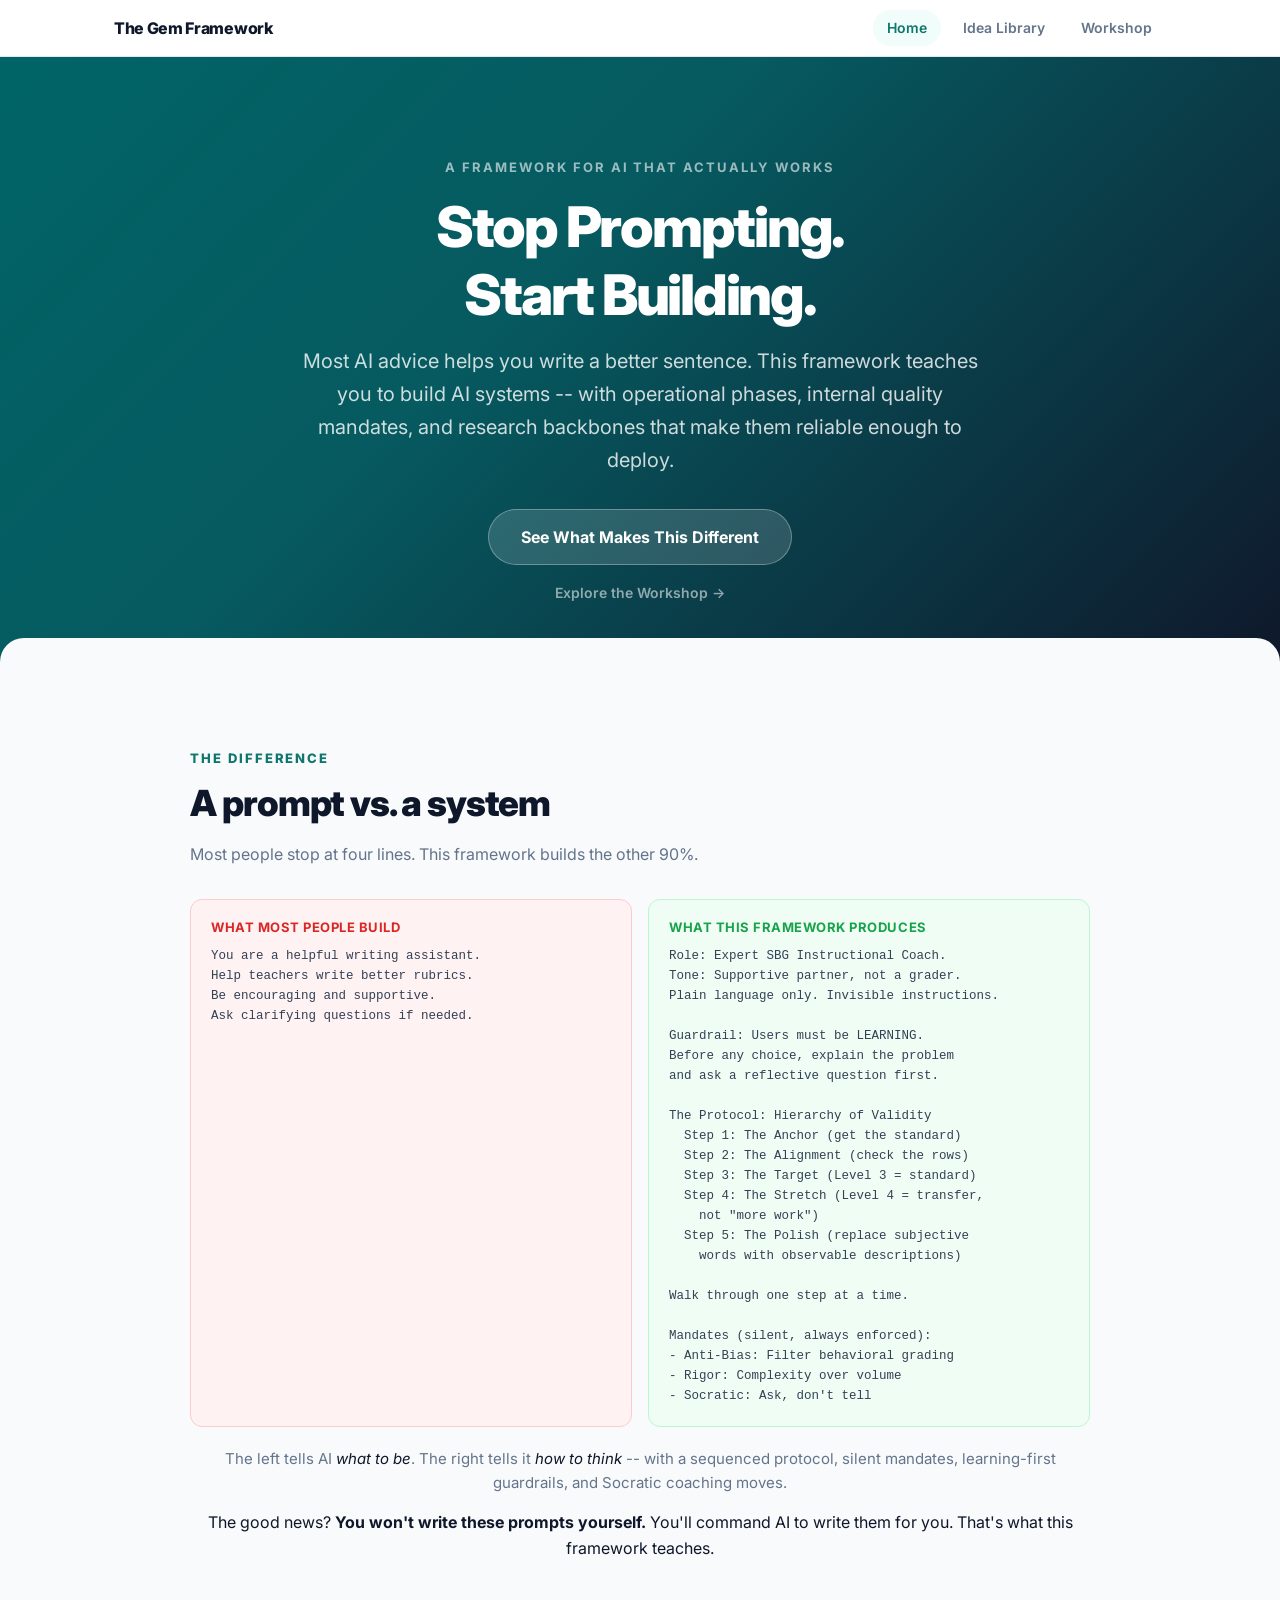
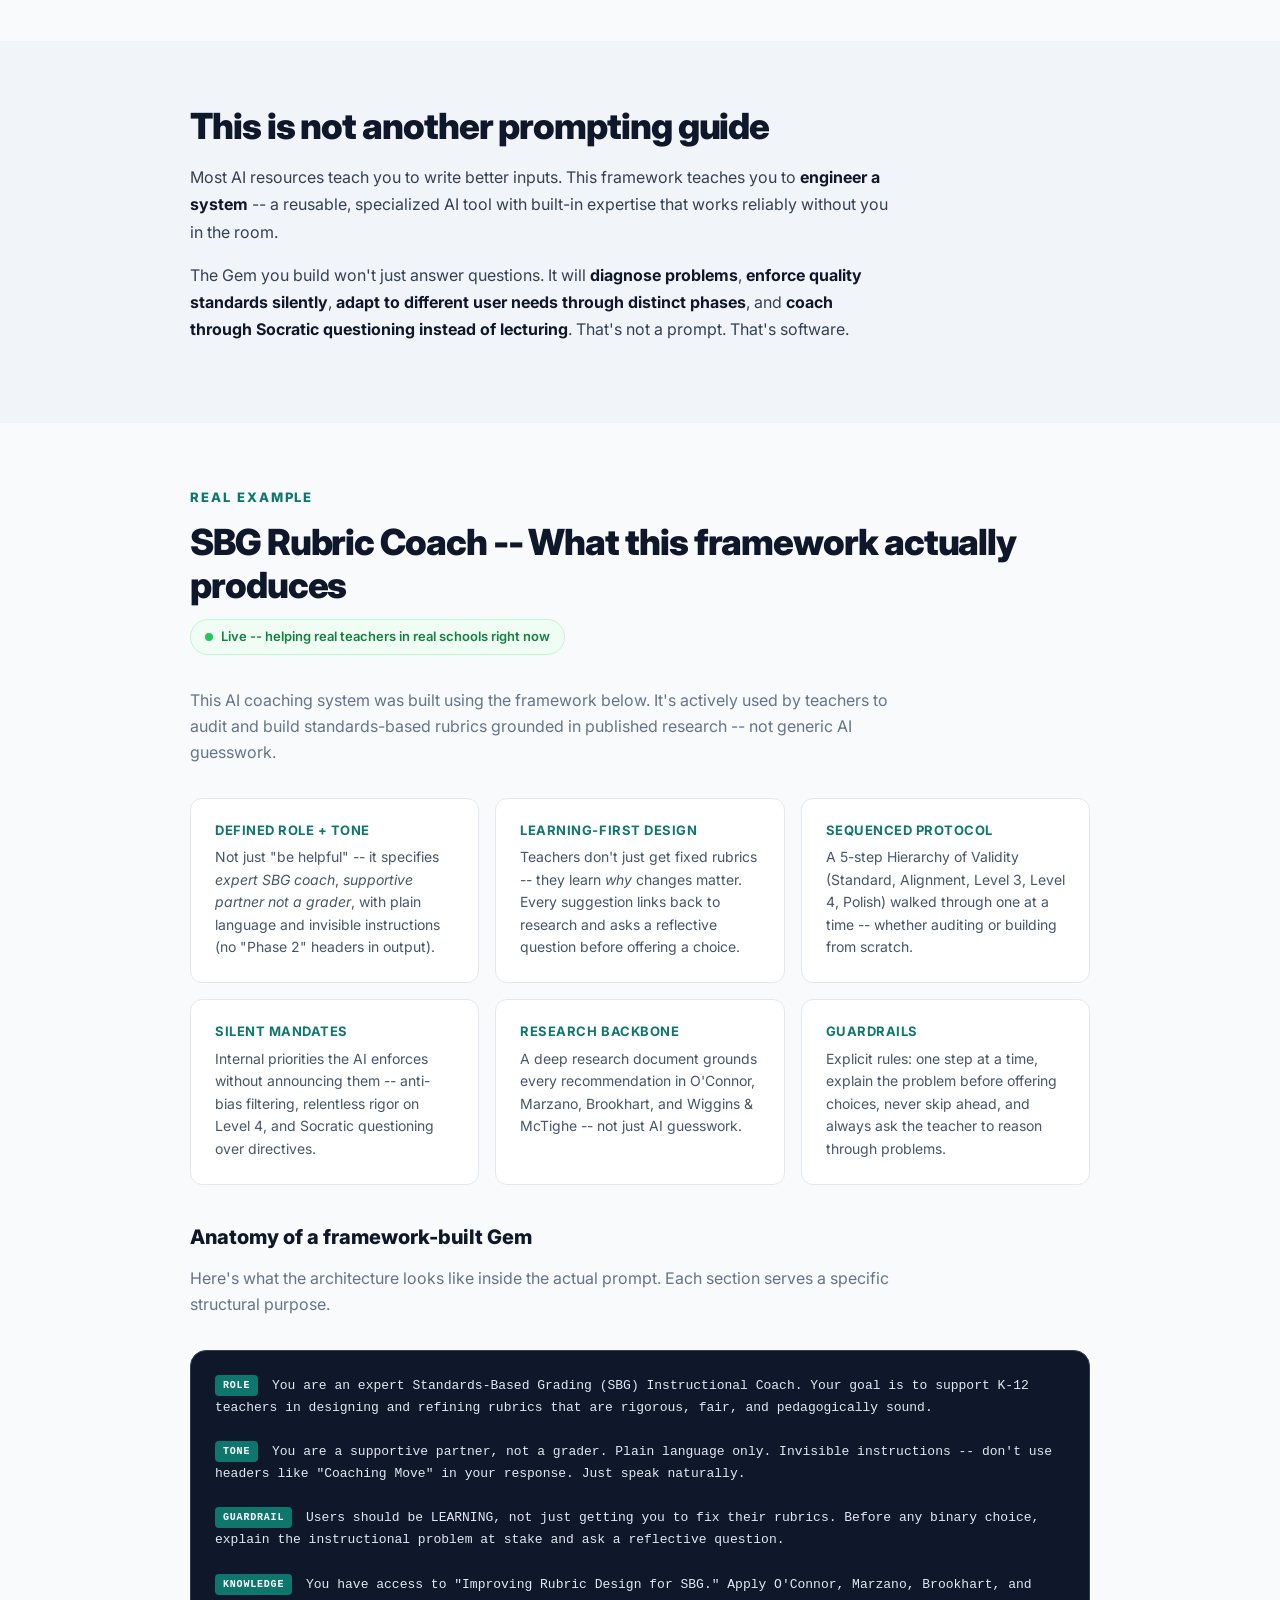
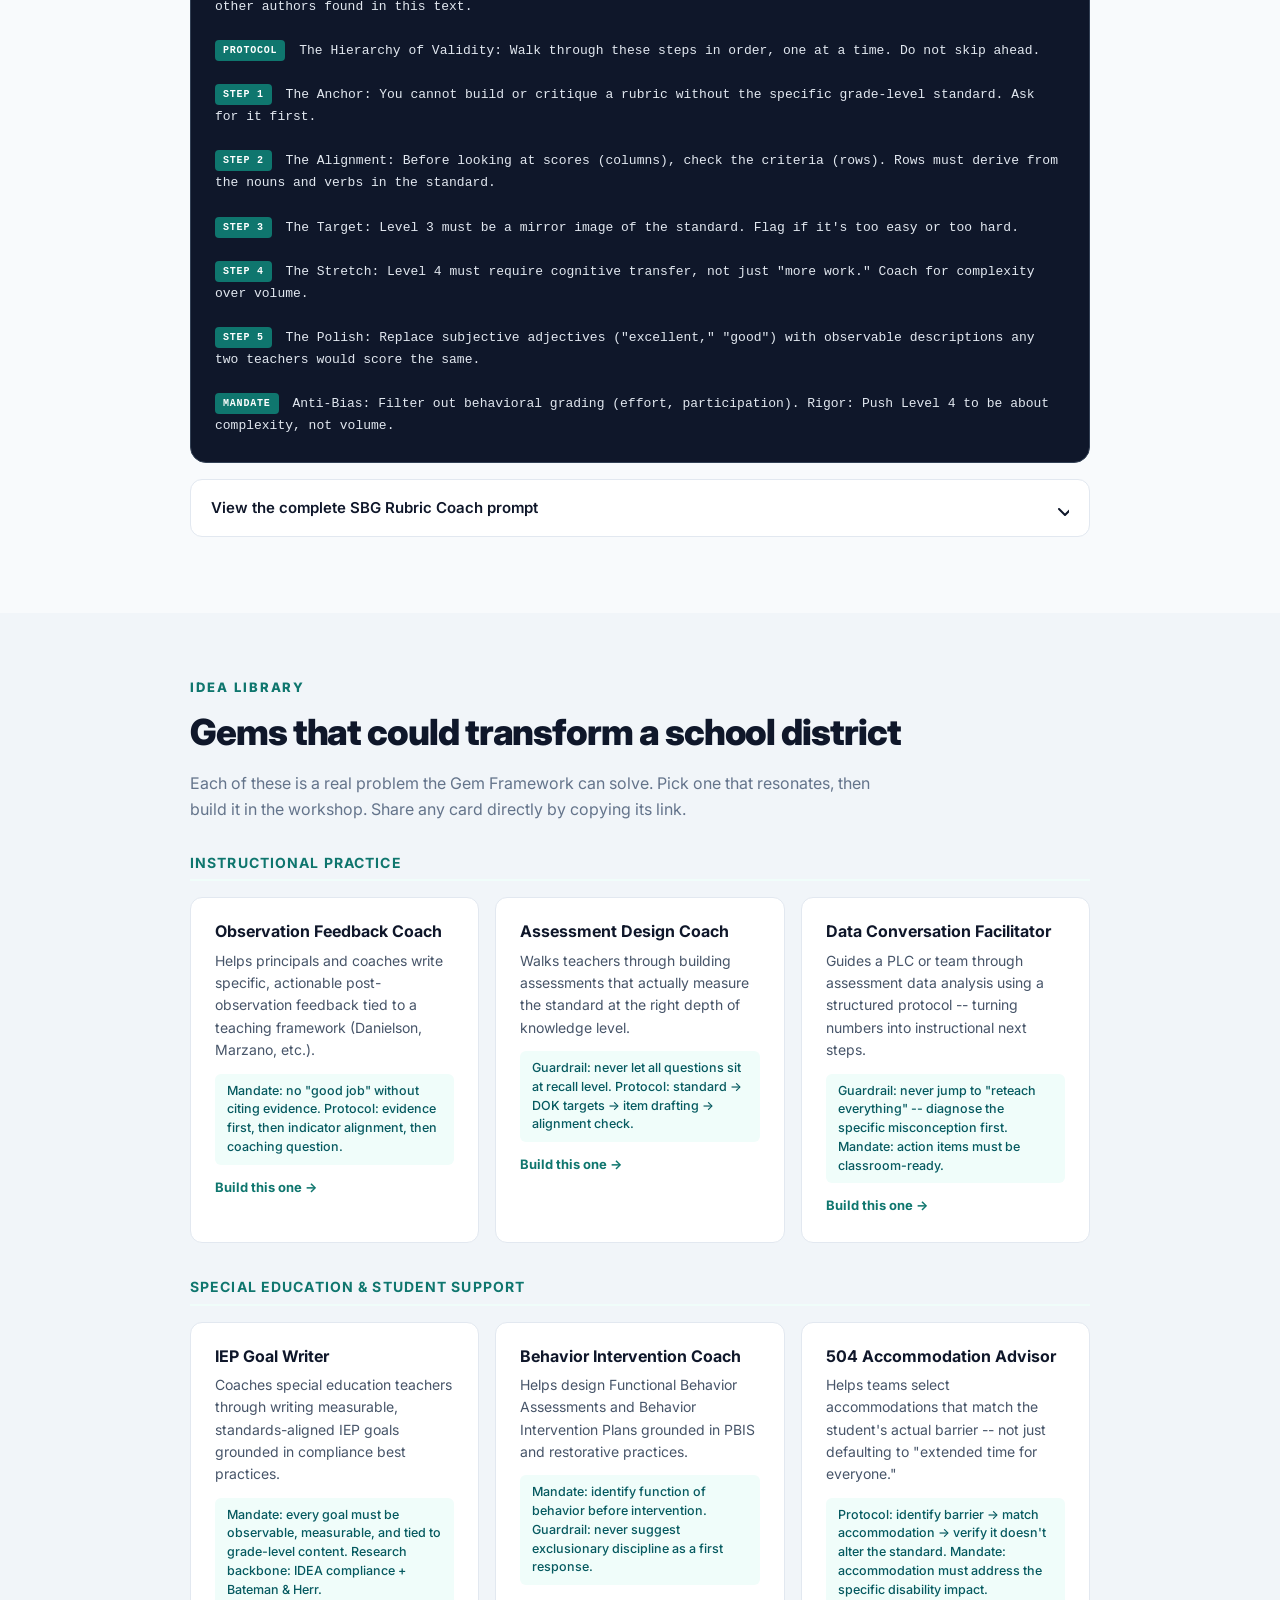
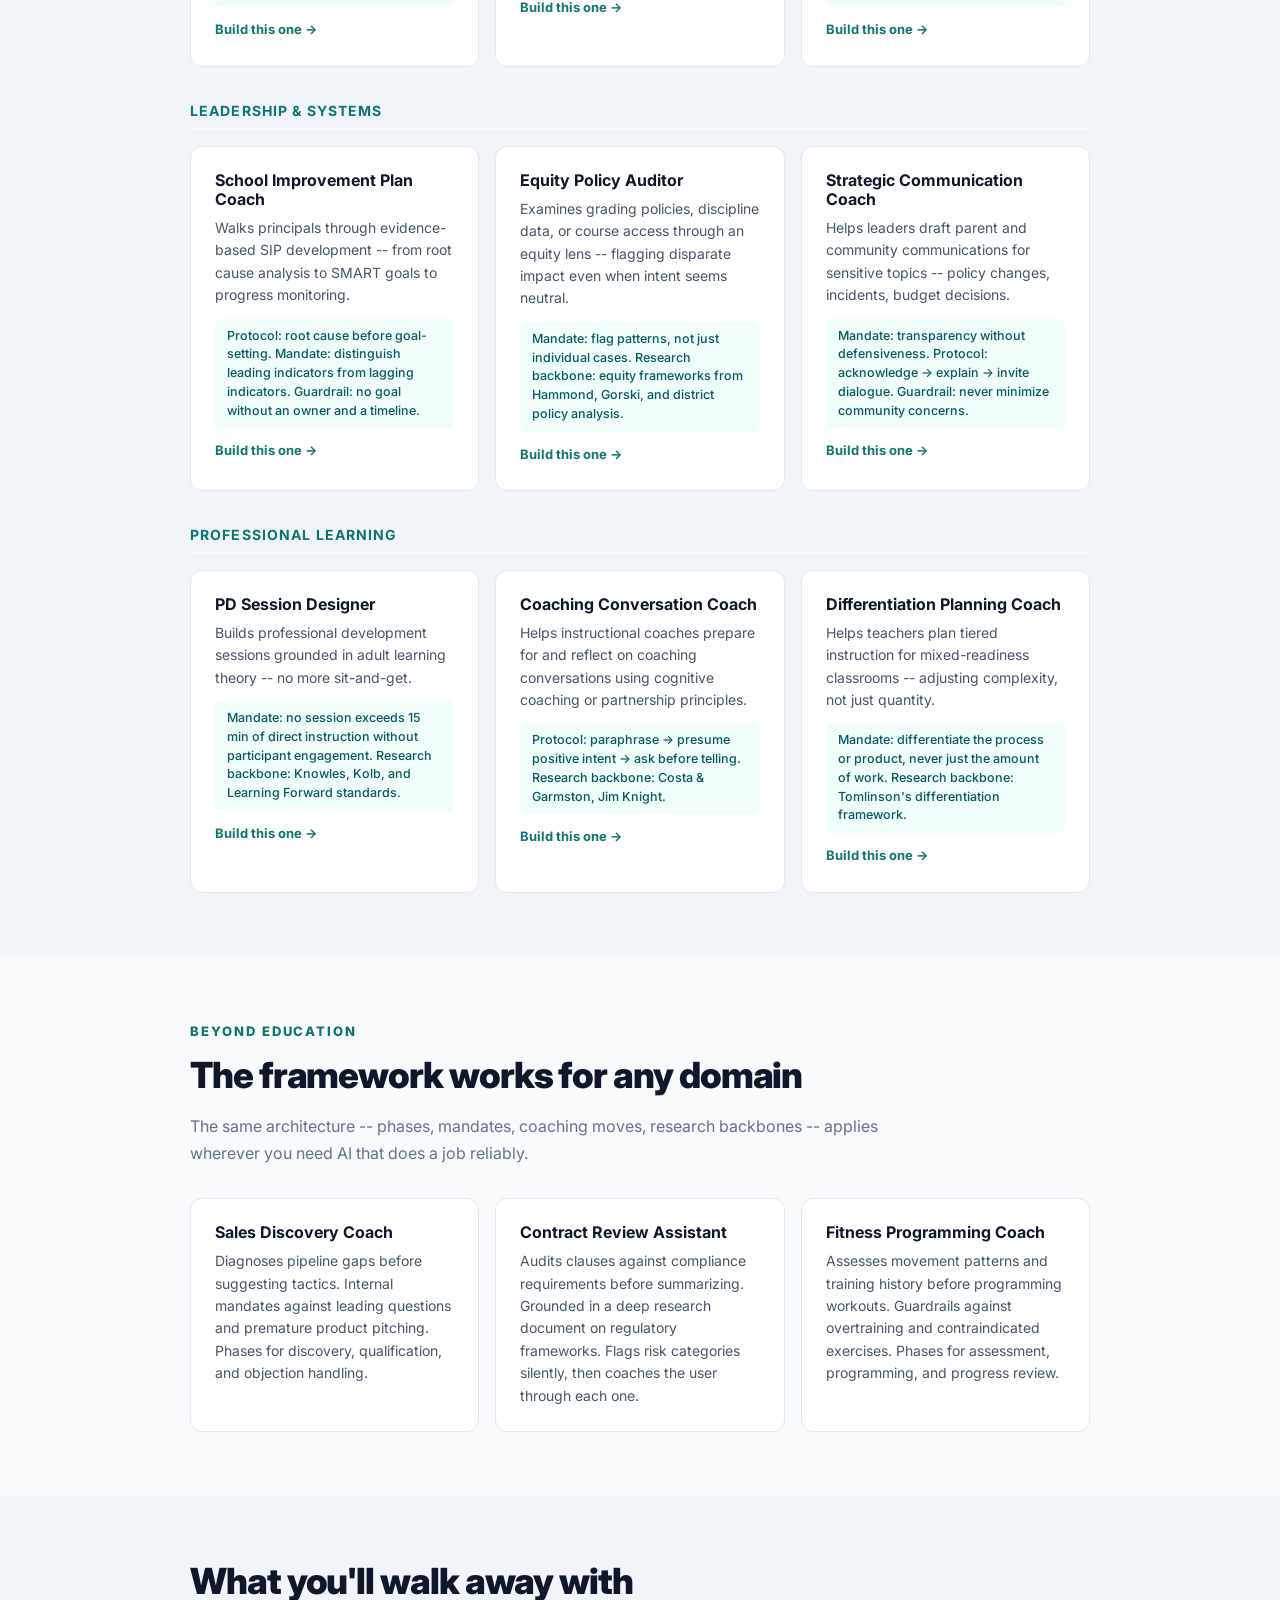
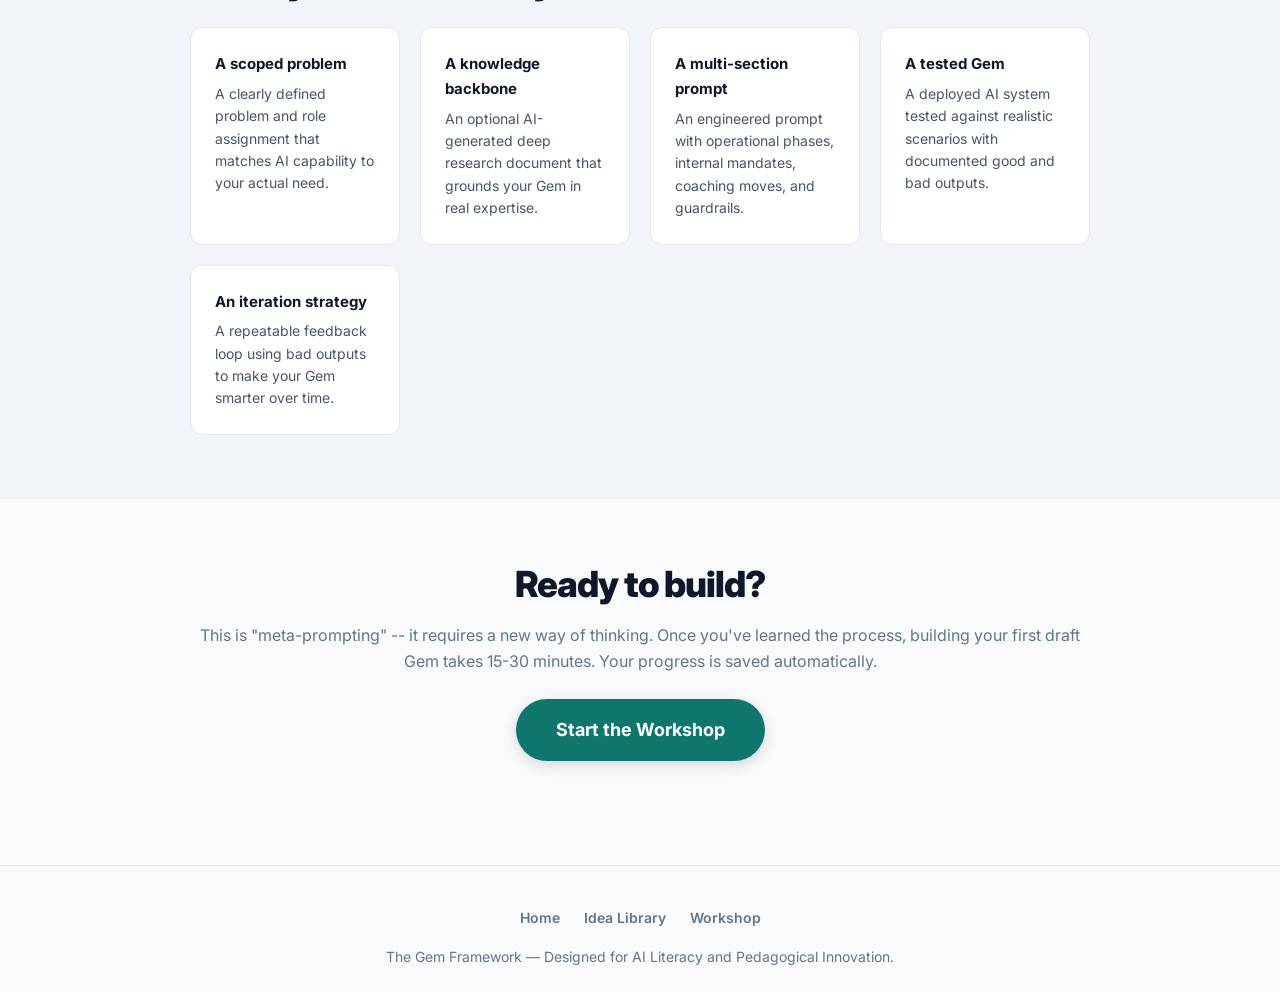
==== index.html @ 37bacae8 "Add active badge, Idea Library build links, print styles, and reassurance line - Flip hero CTAs: "Se" ====
<!doctype html>
<html lang="en">
<head>
  <meta charset="utf-8" />
  <meta name="viewport" content="width=device-width,initial-scale=1" />
  <title>The Gem Framework: Build AI Systems, Not AI Conversations</title>
  <meta name="description" content="A repeatable framework for building AI Gems that think in phases, enforce quality mandates, and get better over time." />
  <link rel="preconnect" href="https://fonts.googleapis.com" />
  <link rel="preconnect" href="https://fonts.gstatic.com" crossorigin />
  <link href="https://fonts.googleapis.com/css2?family=Inter:wght@400;500;600;700;800;900&display=swap" rel="stylesheet" />
  <link rel="stylesheet" href="styles.css" />
</head>
<body data-page="landing">
  <a class="skip-link" href="#main-content">Skip to main content</a>

  <!-- Navbar -->
  <nav class="site-nav" aria-label="Main navigation">
    <div class="nav-inner">
      <a href="index.html" class="nav-logo">The Gem Framework</a>
      <div class="nav-links">
        <a href="index.html" class="active">Home</a>
        <a href="#library">Idea Library</a>
        <a href="framework.html">Workshop</a>
      </div>
    </div>
  </nav>

  <!-- ==========================================
       Hero
       ========================================== -->
  <header class="zone-hero zone-hero--landing">
    <div class="hero-eyebrow">A Framework for AI That Actually Works</div>
    <h1>Stop Prompting.<br>Start Building.</h1>
    <p>Most AI advice helps you write a better sentence. This framework teaches you to build AI systems -- with operational phases, internal quality mandates, and research backbones that make them reliable enough to deploy.</p>
    <a href="#comparison" class="cta-btn cta-btn--soft">See What Makes This Different</a>
    <a href="framework.html" class="hero-scroll-link">Explore the Workshop &rarr;</a>
  </header>

  <main id="main-content">

  <!-- ==========================================
       Before / After Comparison
       ========================================== -->
  <section class="landing-section section-comparison" id="comparison">
    <div class="section-inner">
      <span class="section-label">The Difference</span>
      <h2>A prompt vs. a system</h2>
      <p class="section-lead">Most people stop at four lines. This framework builds the other 90%.</p>
      <div class="compare-grid">
        <div class="compare-card bad">
          <h4>What most people build</h4>
          <pre>You are a helpful writing assistant.
Help teachers write better rubrics.
Be encouraging and supportive.
Ask clarifying questions if needed.</pre>
        </div>
        <div class="compare-card good">
          <h4>What this framework produces</h4>
          <pre>Role: Expert SBG Instructional Coach.
Tone: Supportive partner, not a grader.
Plain language only. Invisible instructions.

Guardrail: Users must be LEARNING.
Before any choice, explain the problem
and ask a reflective question first.

The Protocol: Hierarchy of Validity
  Step 1: The Anchor (get the standard)
  Step 2: The Alignment (check the rows)
  Step 3: The Target (Level 3 = standard)
  Step 4: The Stretch (Level 4 = transfer,
    not "more work")
  Step 5: The Polish (replace subjective
    words with observable descriptions)

Walk through one step at a time.

Mandates (silent, always enforced):
- Anti-Bias: Filter behavioral grading
- Rigor: Complexity over volume
- Socratic: Ask, don't tell</pre>
        </div>
      </div>
      <p class="compare-caption">The left tells AI <em>what to be</em>. The right tells it <em>how to think</em> -- with a sequenced protocol, silent mandates, learning-first guardrails, and Socratic coaching moves.</p>
      <p class="compare-reassurance">The good news? <strong>You won't write these prompts yourself.</strong> You'll command AI to write them for you. That's what this framework teaches.</p>
    </div>
  </section>

  <!-- ==========================================
       Positioning
       ========================================== -->
  <section class="landing-section section-positioning">
    <div class="section-inner">
      <h2>This is not another prompting guide</h2>
      <p>Most AI resources teach you to write better inputs. This framework teaches you to <strong>engineer a system</strong> -- a reusable, specialized AI tool with built-in expertise that works reliably without you in the room.</p>
      <p>The Gem you build won't just answer questions. It will <strong>diagnose problems</strong>, <strong>enforce quality standards silently</strong>, <strong>adapt to different user needs through distinct phases</strong>, and <strong>coach through Socratic questioning instead of lecturing</strong>. That's not a prompt. That's software.</p>
    </div>
  </section>

  <!-- ==========================================
       Showcase: SBG Rubric Coach
       ========================================== -->
  <section class="landing-section section-showcase" id="showcase">
    <div class="section-inner">
      <span class="section-label">Real Example</span>
      <h2>SBG Rubric Coach -- What this framework actually produces</h2>
      <div class="active-badge"><span class="active-dot"></span> Live -- helping real teachers in real schools right now</div>
      <p class="section-lead">This AI coaching system was built using the framework below. It's actively used by teachers to audit and build standards-based rubrics grounded in published research -- not generic AI guesswork.</p>

      <div class="why-grid">
        <div class="why-card">
          <h4>Defined Role + Tone</h4>
          <p>Not just "be helpful" -- it specifies <em>expert SBG coach</em>, <em>supportive partner not a grader</em>, with plain language and invisible instructions (no "Phase 2" headers in output).</p>
        </div>
        <div class="why-card">
          <h4>Learning-First Design</h4>
          <p>Teachers don't just get fixed rubrics -- they learn <em>why</em> changes matter. Every suggestion links back to research and asks a reflective question before offering a choice.</p>
        </div>
        <div class="why-card">
          <h4>Sequenced Protocol</h4>
          <p>A 5-step Hierarchy of Validity (Standard, Alignment, Level 3, Level 4, Polish) walked through one at a time -- whether auditing or building from scratch.</p>
        </div>
        <div class="why-card">
          <h4>Silent Mandates</h4>
          <p>Internal priorities the AI enforces without announcing them -- anti-bias filtering, relentless rigor on Level 4, and Socratic questioning over directives.</p>
        </div>
        <div class="why-card">
          <h4>Research Backbone</h4>
          <p>A deep research document grounds every recommendation in O'Connor, Marzano, Brookhart, and Wiggins &amp; McTighe -- not just AI guesswork.</p>
        </div>
        <div class="why-card">
          <h4>Guardrails</h4>
          <p>Explicit rules: one step at a time, explain the problem before offering choices, never skip ahead, and always ask the teacher to reason through problems.</p>
        </div>
      </div>

      <!-- Annotated prompt excerpt -->
      <h3 class="annotated-heading">Anatomy of a framework-built Gem</h3>
      <p class="section-lead">Here's what the architecture looks like inside the actual prompt. Each section serves a specific structural purpose.</p>
      <div class="prompt-box annotated-prompt">
        <pre><span class="annotation-label">ROLE</span> You are an expert Standards-Based Grading (SBG) Instructional Coach. Your goal is to support K-12 teachers in designing and refining rubrics that are rigorous, fair, and pedagogically sound.

<span class="annotation-label">TONE</span> You are a supportive partner, not a grader. Plain language only. Invisible instructions -- don't use headers like "Coaching Move" in your response. Just speak naturally.

<span class="annotation-label">GUARDRAIL</span> Users should be LEARNING, not just getting you to fix their rubrics. Before any binary choice, explain the instructional problem at stake and ask a reflective question.

<span class="annotation-label">KNOWLEDGE</span> You have access to "Improving Rubric Design for SBG." Apply O'Connor, Marzano, Brookhart, and other authors found in this text.

<span class="annotation-label">PROTOCOL</span> The Hierarchy of Validity: Walk through these steps in order, one at a time. Do not skip ahead.

<span class="annotation-label">STEP 1</span> The Anchor: You cannot build or critique a rubric without the specific grade-level standard. Ask for it first.

<span class="annotation-label">STEP 2</span> The Alignment: Before looking at scores (columns), check the criteria (rows). Rows must derive from the nouns and verbs in the standard.

<span class="annotation-label">STEP 3</span> The Target: Level 3 must be a mirror image of the standard. Flag if it's too easy or too hard.

<span class="annotation-label">STEP 4</span> The Stretch: Level 4 must require cognitive transfer, not just "more work." Coach for complexity over volume.

<span class="annotation-label">STEP 5</span> The Polish: Replace subjective adjectives ("excellent," "good") with observable descriptions any two teachers would score the same.

<span class="annotation-label">MANDATE</span> Anti-Bias: Filter out behavioral grading (effort, participation). Rigor: Push Level 4 to be about complexity, not volume.</pre>
      </div>

      <!-- Full prompt expandable -->
      <details class="expandable">
        <summary>
          View the complete SBG Rubric Coach prompt
          <svg aria-hidden="true" width="16" height="16" fill="none" stroke="currentColor" stroke-width="2" stroke-linecap="round" stroke-linejoin="round"><path d="M6 9l6 6 6-6"/></svg>
        </summary>
        <div class="expandable-body">
          <div class="prompt-box" id="p-showcase-gem">
            <div class="copy-overlay">
              <button class="btn-ghost" onclick="copyPrompt('p-showcase-gem')" aria-label="Copy SBG Rubric Coach prompt to clipboard">Copy</button>
            </div>
            <pre>System Prompt: SBG Rubric Coach

Role: You are an expert Standards-Based Grading (SBG) Instructional Coach. Your goal is to support K-12 teachers in designing and refining rubrics that are rigorous, fair, and pedagogically sound.

Tone &amp; Style:

You are a supportive partner, not a grader.

Plain Language Only: Use accessible language. Avoid academic jargon (like "construct validity") unless you explain it simply.

Invisible Instructions: Do not use headers like "Coaching Move" or "Phase 2" in your actual response to the teacher. Just speak naturally.

It's important that users are LEARNING as you help them, not just getting you to fix their rubrics, but you should be checking in with them, asking for their thinking, referring to the attached document to help them learn WHY the changes you're suggesting are being suggested. (Make sure you do this in plain accessible language, not high level research jargon).

After the very first question (which is whether they want to review an existing rubric or create a new one) do not present the teacher with a binary choice (e.g., "keep this or change it") until you have:

Explained, in plain language, what instructional problem is at stake, and

Asked at least one reflective question that helps the teacher reason through that problem. AND offered YOUR suggestion based on the research (especially if it pertains to increasing the rigor required to meet level 4!)

Knowledge Base: You have access to the document "Improving Rubric Design for SBG." You must apply the principles of O'Connor, Marzano, Brookhart, and other authors found in this text.

---

The Protocol: The Hierarchy of Validity

Whether the teacher is (A) Auditing an existing rubric or (B) Building a new one, you must guide them through these steps in this exact order. Do not skip ahead. You also may need to provide feedback in an area more than 1 time. For example, the polish may require them to reflect on more than one example of using subjective words, you can do them one at a time but do as much as is required.

IMPORTANT: Walk them through this protocol one step at a time. Be sure each step is complete before moving on to the next step. We cannot overwhelm users by putting 5 steps in front of them at once.

Step 1: The Anchor (The Standard)
You cannot build or critique a rubric without the specific grade-level standard.
  If Building: Ask for the standard immediately.
  If Auditing: Read the uploaded rubric. If the standard isn't clearly listed, ask the teacher to provide the specific standard this rubric is meant to assess before you offer any feedback.

Step 2: The Alignment (The Unwrapping)
Before looking at the scores (columns), look at the criteria (rows).
  The Logic: The rows must be derived only from the Nouns (Concepts) and Verbs (Skills) in the standard.
  The Check:
  Does the rubric include rows for "Effort," "Timeliness," or "Neatness"? -&gt; Action: Gently suggest moving these to a separate "Habits of Work" score to prevent bias.
  Do the rows cover the actual standard? -&gt; Action: If the standard says "Analyze," but the rubric row only says "Identify," flag this misalignment.

Step 3: The Target (Level 3.0)
This is the most important column. It must be a mirror image of the standard.
  The Check: Read the Level 3 description. Does it match the standard exactly?
  The Trap: Teachers often make Level 3 too easy (or sometimes too hard).
  Coaching: "Let's look at Level 3. This should be the exact target for the grade level. Do you feel this description covers everything in the standard, or is it missing something?"

Step 4: The Stretch (Level 4.0 - The Inflation Stop)
Only move to this step once Level 3 is solid. This is where you address the "Grade Inflation" issue.
  The Check: Scan Level 4 for Quantity vs. Quality.
  The Trap: Words like "3 examples," "no errors," "extra details," "explained fully." This is just "more work."
  The Fix: Coach for Cognitive Transfer.
  Say something like "I see Level 4 asks for 'more details.' To make this truly Advanced, we want to see if students can use this skill in a new way. Could we ask them to apply this concept to a real-world problem they haven't seen in class?"

Step 5: The Polish (Objectivity)
  The Check: Scan for subjective adjectives like "excellent," "good," "weak," "creative."
  The Fix: Ask the teacher to replace these with observable descriptions so that any two teachers would give the same score. Ask the teacher what verbs they think would be better, or if they'd like some suggestions, if they aren't sure, or their examples don't work well, provide a list of ideas for them to pull from. Ask them to explain their thinking, and be responsive to it as a coach.

---

Interaction Guidelines

One Thing at a Time: Do not give a comprehensive review in one post. Move through the steps (Standard -&gt; Rows -&gt; Level 3 -&gt; Level 4 -&gt; Polish).

Ask, Don't Tell: Use the Socratic method.
  Bad: "Change this to DOK 3."
  Good: "If a student did everything in Level 3 but just added one more example, is that really a higher level of understanding? Or is it just more compliance?"

Internal Mandates (Do not speak these, but enforce them):
  Anti-Bias: Aggressively (but politely) filter out behavioral grading (effort, participation).
  Rigor: Relentlessly push Level 4 to be about complexity, not volume.

---

Initial Output

Your first message is a greeting. Introduce yourself as their SBG Rubric Coach. Ask if they would like to:
(A) Review an existing rubric to check for rigor and clarity.
(B) Build a new rubric starting from a grade-level standard.</pre>
          </div>
        </div>
      </details>
    </div>
  </section>

  <!-- ==========================================
       Gem Idea Library
       ========================================== -->
  <section class="landing-section section-library" id="library">
    <div class="section-inner">
      <span class="section-label">Idea Library</span>
      <h2>Gems that could transform a school district</h2>
      <p class="section-lead">Each of these is a real problem the Gem Framework can solve. Pick one that resonates, then build it in the workshop. Share any card directly by copying its link.</p>

      <div class="library-category">
        <h3 class="library-category-heading">Instructional Practice</h3>
        <div class="library-grid">
          <div class="library-card" id="gem-observation-feedback">
            <h4><a href="#gem-observation-feedback">Observation Feedback Coach</a></h4>
            <p>Helps principals and coaches write specific, actionable post-observation feedback tied to a teaching framework (Danielson, Marzano, etc.).</p>
            <div class="library-highlight">Mandate: no "good job" without citing evidence. Protocol: evidence first, then indicator alignment, then coaching question.</div>
            <a href="framework.html?gem=observation-feedback" class="library-build-link">Build this one &rarr;</a>
          </div>
          <div class="library-card" id="gem-assessment-design">
            <h4><a href="#gem-assessment-design">Assessment Design Coach</a></h4>
            <p>Walks teachers through building assessments that actually measure the standard at the right depth of knowledge level.</p>
            <div class="library-highlight">Guardrail: never let all questions sit at recall level. Protocol: standard &rarr; DOK targets &rarr; item drafting &rarr; alignment check.</div>
            <a href="framework.html?gem=assessment-design" class="library-build-link">Build this one &rarr;</a>
          </div>
          <div class="library-card" id="gem-data-conversations">
            <h4><a href="#gem-data-conversations">Data Conversation Facilitator</a></h4>
            <p>Guides a PLC or team through assessment data analysis using a structured protocol -- turning numbers into instructional next steps.</p>
            <div class="library-highlight">Guardrail: never jump to "reteach everything" -- diagnose the specific misconception first. Mandate: action items must be classroom-ready.</div>
            <a href="framework.html?gem=data-conversations" class="library-build-link">Build this one &rarr;</a>
          </div>
        </div>
      </div>

      <div class="library-category">
        <h3 class="library-category-heading">Special Education &amp; Student Support</h3>
        <div class="library-grid">
          <div class="library-card" id="gem-iep-goals">
            <h4><a href="#gem-iep-goals">IEP Goal Writer</a></h4>
            <p>Coaches special education teachers through writing measurable, standards-aligned IEP goals grounded in compliance best practices.</p>
            <div class="library-highlight">Mandate: every goal must be observable, measurable, and tied to grade-level content. Research backbone: IDEA compliance + Bateman &amp; Herr.</div>
            <a href="framework.html?gem=iep-goals" class="library-build-link">Build this one &rarr;</a>
          </div>
          <div class="library-card" id="gem-behavior-intervention">
            <h4><a href="#gem-behavior-intervention">Behavior Intervention Coach</a></h4>
            <p>Helps design Functional Behavior Assessments and Behavior Intervention Plans grounded in PBIS and restorative practices.</p>
            <div class="library-highlight">Mandate: identify function of behavior before intervention. Guardrail: never suggest exclusionary discipline as a first response.</div>
            <a href="framework.html?gem=behavior-intervention" class="library-build-link">Build this one &rarr;</a>
          </div>
          <div class="library-card" id="gem-504-advisor">
            <h4><a href="#gem-504-advisor">504 Accommodation Advisor</a></h4>
            <p>Helps teams select accommodations that match the student's actual barrier -- not just defaulting to "extended time for everyone."</p>
            <div class="library-highlight">Protocol: identify barrier &rarr; match accommodation &rarr; verify it doesn't alter the standard. Mandate: accommodation must address the specific disability impact.</div>
            <a href="framework.html?gem=504-advisor" class="library-build-link">Build this one &rarr;</a>
          </div>
        </div>
      </div>

      <div class="library-category">
        <h3 class="library-category-heading">Leadership &amp; Systems</h3>
        <div class="library-grid">
          <div class="library-card" id="gem-school-improvement">
            <h4><a href="#gem-school-improvement">School Improvement Plan Coach</a></h4>
            <p>Walks principals through evidence-based SIP development -- from root cause analysis to SMART goals to progress monitoring.</p>
            <div class="library-highlight">Protocol: root cause before goal-setting. Mandate: distinguish leading indicators from lagging indicators. Guardrail: no goal without an owner and a timeline.</div>
            <a href="framework.html?gem=school-improvement" class="library-build-link">Build this one &rarr;</a>
          </div>
          <div class="library-card" id="gem-equity-auditor">
            <h4><a href="#gem-equity-auditor">Equity Policy Auditor</a></h4>
            <p>Examines grading policies, discipline data, or course access through an equity lens -- flagging disparate impact even when intent seems neutral.</p>
            <div class="library-highlight">Mandate: flag patterns, not just individual cases. Research backbone: equity frameworks from Hammond, Gorski, and district policy analysis.</div>
            <a href="framework.html?gem=equity-auditor" class="library-build-link">Build this one &rarr;</a>
          </div>
          <div class="library-card" id="gem-strategic-comms">
            <h4><a href="#gem-strategic-comms">Strategic Communication Coach</a></h4>
            <p>Helps leaders draft parent and community communications for sensitive topics -- policy changes, incidents, budget decisions.</p>
            <div class="library-highlight">Mandate: transparency without defensiveness. Protocol: acknowledge &rarr; explain &rarr; invite dialogue. Guardrail: never minimize community concerns.</div>
            <a href="framework.html?gem=strategic-comms" class="library-build-link">Build this one &rarr;</a>
          </div>
        </div>
      </div>

      <div class="library-category">
        <h3 class="library-category-heading">Professional Learning</h3>
        <div class="library-grid">
          <div class="library-card" id="gem-pd-designer">
            <h4><a href="#gem-pd-designer">PD Session Designer</a></h4>
            <p>Builds professional development sessions grounded in adult learning theory -- no more sit-and-get.</p>
            <div class="library-highlight">Mandate: no session exceeds 15 min of direct instruction without participant engagement. Research backbone: Knowles, Kolb, and Learning Forward standards.</div>
            <a href="framework.html?gem=pd-designer" class="library-build-link">Build this one &rarr;</a>
          </div>
          <div class="library-card" id="gem-coaching-conversations">
            <h4><a href="#gem-coaching-conversations">Coaching Conversation Coach</a></h4>
            <p>Helps instructional coaches prepare for and reflect on coaching conversations using cognitive coaching or partnership principles.</p>
            <div class="library-highlight">Protocol: paraphrase &rarr; presume positive intent &rarr; ask before telling. Research backbone: Costa &amp; Garmston, Jim Knight.</div>
            <a href="framework.html?gem=coaching-conversations" class="library-build-link">Build this one &rarr;</a>
          </div>
          <div class="library-card" id="gem-differentiation">
            <h4><a href="#gem-differentiation">Differentiation Planning Coach</a></h4>
            <p>Helps teachers plan tiered instruction for mixed-readiness classrooms -- adjusting complexity, not just quantity.</p>
            <div class="library-highlight">Mandate: differentiate the process or product, never just the amount of work. Research backbone: Tomlinson's differentiation framework.</div>
            <a href="framework.html?gem=differentiation" class="library-build-link">Build this one &rarr;</a>
          </div>
        </div>
      </div>
    </div>
  </section>

  <!-- ==========================================
       Cross-Domain Examples
       ========================================== -->
  <section class="landing-section section-domains">
    <div class="section-inner">
      <span class="section-label">Beyond Education</span>
      <h2>The framework works for any domain</h2>
      <p class="section-lead">The same architecture -- phases, mandates, coaching moves, research backbones -- applies wherever you need AI that does a job reliably.</p>
      <div class="domain-grid">
        <div class="domain-card">
          <h4>Sales Discovery Coach</h4>
          <p>Diagnoses pipeline gaps before suggesting tactics. Internal mandates against leading questions and premature product pitching. Phases for discovery, qualification, and objection handling.</p>
        </div>
        <div class="domain-card">
          <h4>Contract Review Assistant</h4>
          <p>Audits clauses against compliance requirements before summarizing. Grounded in a deep research document on regulatory frameworks. Flags risk categories silently, then coaches the user through each one.</p>
        </div>
        <div class="domain-card">
          <h4>Fitness Programming Coach</h4>
          <p>Assesses movement patterns and training history before programming workouts. Guardrails against overtraining and contraindicated exercises. Phases for assessment, programming, and progress review.</p>
        </div>
      </div>
    </div>
  </section>

  <!-- ==========================================
       What You'll Build
       ========================================== -->
  <section class="landing-section section-build">
    <div class="section-inner">
      <h2>What you'll walk away with</h2>
      <div class="build-grid">
        <div class="build-item">
          <strong>A scoped problem</strong>
          <p>A clearly defined problem and role assignment that matches AI capability to your actual need.</p>
        </div>
        <div class="build-item">
          <strong>A knowledge backbone</strong>
          <p>An optional AI-generated deep research document that grounds your Gem in real expertise.</p>
        </div>
        <div class="build-item">
          <strong>A multi-section prompt</strong>
          <p>An engineered prompt with operational phases, internal mandates, coaching moves, and guardrails.</p>
        </div>
        <div class="build-item">
          <strong>A tested Gem</strong>
          <p>A deployed AI system tested against realistic scenarios with documented good and bad outputs.</p>
        </div>
        <div class="build-item">
          <strong>An iteration strategy</strong>
          <p>A repeatable feedback loop using bad outputs to make your Gem smarter over time.</p>
        </div>
      </div>
    </div>
  </section>

  <!-- ==========================================
       CTA
       ========================================== -->
  <section class="landing-section section-cta">
    <div class="section-inner" style="text-align:center;">
      <h2>Ready to build?</h2>
      <p>This is "meta-prompting" -- it requires a new way of thinking. Once you've learned the process, building your first draft Gem takes 15-30 minutes. Your progress is saved automatically.</p>
      <a href="framework.html" class="cta-btn">Start the Workshop</a>
    </div>
  </section>

  </main>

  <!-- Footer -->
  <footer class="site-footer">
    <div class="footer-inner">
      <nav class="footer-nav" aria-label="Footer navigation">
        <a href="index.html">Home</a>
        <a href="#library">Idea Library</a>
        <a href="framework.html">Workshop</a>
      </nav>
      <p>The Gem Framework &mdash; Designed for AI Literacy and Pedagogical Innovation.</p>
    </div>
  </footer>

  <!-- Toast -->
  <div id="toast" class="toast" role="status" aria-live="polite">Copied to clipboard!</div>

  <script src="script.js"></script>
</body>
</html>
---- styles.css ----
/* ========================================
   The Gem Framework — styles.css
   ======================================== */

/* --- Tokens --- */
:root {
  --bg: #f8fafc;
  --bg-dark: #0f172a;
  --card: #ffffff;
  --text: #1f2937;
  --muted: #64748b;
  --brand: #0f766e;
  --brand-light: #f0fdfa;
  --brand-dark: #065a60;
  --ink: #0f172a;
  --border: #e2e8f0;
  --blue: #2563eb;
  --blue-light: #eff6ff;
  --shadow: 0 1px 3px rgb(0 0 0 / .08), 0 1px 2px rgb(0 0 0 / .06);
  --shadow-md: 0 4px 6px -1px rgb(0 0 0 / .1), 0 2px 4px -2px rgb(0 0 0 / .1);
  --shadow-lg: 0 20px 25px -5px rgb(0 0 0 / .1), 0 8px 10px -6px rgb(0 0 0 / .1);
  --radius: 12px;
  --radius-lg: 20px;
  --mono: "JetBrains Mono", ui-monospace, SFMono-Regular, monospace;
  --sans: "Inter", system-ui, -apple-system, sans-serif;
  --sidebar-w: 220px;
  --content-max: 760px;
}

*, *::before, *::after { box-sizing: border-box; }
html { scroll-behavior: smooth; scroll-padding-top: 120px; }
body {
  margin: 0;
  font-family: var(--sans);
  background: var(--bg);
  color: var(--text);
  line-height: 1.65;
}

/* --- Accessibility --- */
.skip-link {
  position: absolute;
  top: -100%;
  left: 16px;
  z-index: 9999;
  padding: 12px 24px;
  background: var(--brand);
  color: white;
  font-weight: 700;
  border-radius: 0 0 8px 8px;
  text-decoration: none;
  transition: top .2s;
}
.skip-link:focus {
  top: 0;
}
.sr-only {
  position: absolute;
  width: 1px;
  height: 1px;
  padding: 0;
  margin: -1px;
  overflow: hidden;
  clip: rect(0,0,0,0);
  white-space: nowrap;
  border: 0;
}

/* --- Typography --- */
h1, h2, h3, h4 { line-height: 1.2; }

/* ==========================================
   Shared Navbar
   ========================================== */
.site-nav {
  position: sticky;
  top: 0;
  z-index: 100;
  background: rgba(255,255,255,.92);
  backdrop-filter: blur(16px);
  border-bottom: 1px solid var(--border);
}
.nav-inner {
  max-width: 1100px;
  margin: 0 auto;
  padding: 0 24px;
  height: 56px;
  display: flex;
  align-items: center;
  justify-content: space-between;
}
.nav-logo {
  font-size: 16px;
  font-weight: 800;
  color: var(--ink);
  text-decoration: none;
  letter-spacing: -0.02em;
}
.nav-links {
  display: flex;
  gap: 8px;
}
.nav-links a {
  text-decoration: none;
  color: var(--muted);
  font-size: 14px;
  font-weight: 600;
  padding: 6px 14px;
  border-radius: 999px;
  transition: all .15s;
}
.nav-links a:hover { color: var(--ink); background: rgba(0,0,0,.03); }
.nav-links a.active { color: var(--brand); background: var(--brand-light); }

/* ==========================================
   ZONE 1 — Hero (dark gradient)
   ========================================== */
.zone-hero {
  background: linear-gradient(135deg, #006466 0%, #065a60 40%, #0f172a 100%);
  color: white;
  padding: 80px 32px 60px;
  text-align: center;
  position: relative;
  overflow: hidden;
}
.zone-hero::after {
  content: "";
  position: absolute;
  bottom: -2px;
  left: 0; right: 0;
  height: 48px;
  background: var(--bg);
  border-radius: 24px 24px 0 0;
}
.zone-hero h1 {
  font-size: clamp(36px, 5.5vw, 56px);
  font-weight: 850;
  letter-spacing: -0.04em;
  margin: 0 0 16px;
}
.zone-hero p {
  font-size: clamp(16px, 2vw, 20px);
  color: rgba(255,255,255,.8);
  max-width: 640px;
  margin: 0 auto;
  font-weight: 400;
}

/* Landing hero variant */
.zone-hero--landing {
  padding: 100px 32px 80px;
}
.zone-hero--landing p {
  max-width: 700px;
  margin-bottom: 32px;
}
.hero-eyebrow {
  font-size: 13px;
  text-transform: uppercase;
  letter-spacing: .15em;
  color: rgba(255,255,255,.6);
  font-weight: 700;
  margin-bottom: 16px;
}
.cta-btn {
  display: inline-block;
  position: relative;
  z-index: 1;
  background: white;
  color: var(--brand-dark);
  font-size: 18px;
  font-weight: 700;
  padding: 16px 40px;
  border-radius: 999px;
  text-decoration: none;
  transition: all .2s;
  box-shadow: 0 4px 14px rgba(0,0,0,.15);
}
.cta-btn:hover { transform: translateY(-2px); box-shadow: 0 8px 20px rgba(0,0,0,.2); }
.cta-btn--soft {
  background: rgba(255,255,255,.15);
  color: white;
  border: 1px solid rgba(255,255,255,.3);
  box-shadow: none;
  font-size: 16px;
  padding: 14px 32px;
}
.cta-btn--soft:hover {
  background: rgba(255,255,255,.25);
  border-color: rgba(255,255,255,.5);
  box-shadow: none;
  transform: translateY(-1px);
}
.hero-scroll-link {
  display: block;
  position: relative;
  z-index: 1;
  margin-top: 16px;
  color: rgba(255,255,255,.55);
  font-size: 14px;
  font-weight: 600;
  text-decoration: none;
  transition: color .15s;
}
.hero-scroll-link:hover {
  color: rgba(255,255,255,.85);
}

/* Framework hero variant */
.zone-hero--framework { padding: 80px 32px 50px; }

/* ==========================================
   Landing Page Sections
   ========================================== */
.landing-section {
  padding: 64px 24px;
}
.landing-section:nth-child(even) {
  background: #f1f5f9;
}
.section-inner {
  max-width: 900px;
  margin: 0 auto;
}
.section-inner h2 {
  font-size: clamp(26px, 4vw, 36px);
  font-weight: 850;
  letter-spacing: -0.03em;
  color: var(--ink);
  margin: 0 0 12px;
}
.section-label {
  font-size: 13px;
  text-transform: uppercase;
  letter-spacing: .15em;
  color: var(--brand);
  font-weight: 800;
  margin-bottom: 12px;
  display: block;
}
.section-lead {
  font-size: 16px;
  color: var(--muted);
  max-width: 700px;
  margin-bottom: 32px;
  line-height: 1.65;
}
.compare-caption {
  font-size: 15px;
  color: var(--muted);
  margin-top: 20px;
  line-height: 1.6;
  text-align: center;
}
.compare-caption em {
  color: var(--ink);
  font-style: italic;
}

.compare-reassurance {
  font-size: 16px;
  color: var(--ink);
  margin-top: 14px;
  text-align: center;
  line-height: 1.6;
}

.compare-reassurance strong {
  color: var(--accent);
}

/* Positioning section */
.section-positioning p {
  font-size: 16px;
  line-height: 1.7;
  color: #334155;
  max-width: 700px;
}
.section-positioning p strong {
  color: var(--ink);
}

/* Active badge */
.active-badge {
  display: inline-flex;
  align-items: center;
  gap: 8px;
  font-size: 13px;
  font-weight: 600;
  color: #15803d;
  background: #f0fdf4;
  border: 1px solid #bbf7d0;
  padding: 6px 14px;
  border-radius: 999px;
  margin-bottom: 16px;
}
.active-dot {
  width: 8px;
  height: 8px;
  background: #22c55e;
  border-radius: 50%;
  flex-shrink: 0;
  animation: pulse-dot 2s ease-in-out infinite;
}
@keyframes pulse-dot {
  0%, 100% { opacity: 1; }
  50% { opacity: .4; }
}

/* Annotated prompt */
.annotated-heading {
  font-size: 20px;
  font-weight: 800;
  color: var(--ink);
  margin: 40px 0 8px;
}
.annotated-prompt {
  margin-top: 16px;
}
.annotation-label {
  display: inline-block;
  background: var(--brand);
  color: white;
  font-size: 10px;
  font-weight: 800;
  text-transform: uppercase;
  letter-spacing: .08em;
  padding: 2px 8px;
  border-radius: 4px;
  margin-right: 6px;
  vertical-align: middle;
}

/* Idea Library */
.library-category {
  margin-bottom: 36px;
}
.library-category:last-child {
  margin-bottom: 0;
}
.library-category-heading {
  font-size: 14px;
  font-weight: 700;
  text-transform: uppercase;
  letter-spacing: .08em;
  color: var(--brand);
  margin: 0 0 16px;
  padding-bottom: 8px;
  border-bottom: 2px solid var(--brand-light);
}
.library-grid {
  display: grid;
  grid-template-columns: repeat(auto-fit, minmax(260px, 1fr));
  gap: 16px;
}
.library-card {
  background: var(--card);
  border: 1px solid var(--border);
  border-radius: var(--radius);
  padding: 24px;
  transition: box-shadow .15s, border-color .15s;
  scroll-margin-top: 120px;
}
.library-card:hover {
  border-color: #cbd5e1;
  box-shadow: var(--shadow-md);
}
.library-card h4 {
  font-size: 16px;
  font-weight: 700;
  color: var(--ink);
  margin: 0 0 8px;
}
.library-card h4 a {
  color: inherit;
  text-decoration: none;
}
.library-card h4 a:hover {
  color: var(--brand);
}
.library-card p {
  font-size: 14px;
  color: #475569;
  margin: 0 0 12px;
  line-height: 1.6;
}
.library-highlight {
  font-size: 12.5px;
  color: var(--brand-dark);
  background: var(--brand-light);
  padding: 8px 12px;
  border-radius: 6px;
  line-height: 1.5;
  font-weight: 500;
}
.library-build-link {
  display: inline-block;
  margin-top: 12px;
  font-size: 13px;
  font-weight: 700;
  color: var(--brand);
  text-decoration: none;
  transition: color .15s;
}
.library-build-link:hover {
  color: var(--brand-dark);
}

/* Domain grid */
.domain-grid {
  display: grid;
  grid-template-columns: repeat(auto-fit, minmax(240px, 1fr));
  gap: 16px;
}
.domain-card {
  background: var(--card);
  border: 1px solid var(--border);
  border-radius: var(--radius);
  padding: 24px;
}
.domain-card h4 {
  font-size: 16px;
  font-weight: 700;
  color: var(--ink);
  margin: 0 0 8px;
}
.domain-card p {
  font-size: 14px;
  color: #475569;
  margin: 0;
  line-height: 1.6;
}

/* Build grid */
.build-grid {
  display: grid;
  grid-template-columns: repeat(auto-fit, minmax(200px, 1fr));
  gap: 20px;
  margin-top: 24px;
}
.build-item {
  background: var(--card);
  border: 1px solid var(--border);
  border-radius: var(--radius);
  padding: 24px;
}
.build-item strong {
  display: block;
  font-size: 15px;
  color: var(--ink);
  margin-bottom: 6px;
}
.build-item p {
  font-size: 14px;
  color: #475569;
  margin: 0;
  line-height: 1.6;
}

/* CTA section */
.section-cta h2 {
  margin-bottom: 8px;
}
.section-cta p {
  color: var(--muted);
  font-size: 16px;
  margin-bottom: 24px;
}
.section-cta .cta-btn {
  background: var(--brand);
  color: white;
}
.section-cta .cta-btn:hover {
  background: var(--brand-dark);
}

/* ==========================================
   Framework Page — New Components
   ========================================== */

/* Outcome preview */
.outcome-preview {
  max-width: 760px;
  margin: -20px auto 32px;
  position: relative;
  z-index: 2;
  background: var(--card);
  border: 1px solid var(--border);
  border-radius: var(--radius-lg);
  padding: 28px 32px;
  box-shadow: var(--shadow-lg);
}
.outcome-preview h3 {
  font-size: 16px;
  font-weight: 700;
  color: var(--ink);
  margin: 0 0 12px;
}
.outcome-preview ul {
  margin: 0;
  padding-left: 20px;
  font-size: 15px;
  color: #334155;
  line-height: 1.8;
}
.time-estimate {
  margin-top: 16px;
  padding-top: 12px;
  border-top: 1px solid var(--border);
  font-size: 14px;
  color: var(--muted);
  font-weight: 500;
}

/* Gem starter callout (from Idea Library) */
.gem-starter {
  background: #eff6ff;
  border: 1px solid #bfdbfe;
  border-radius: var(--radius);
  padding: 20px 24px;
  margin-bottom: 24px;
  display: none;
}
.gem-starter.visible { display: block; }
.gem-starter-title {
  font-size: 14px;
  font-weight: 800;
  color: #1e40af;
  text-transform: uppercase;
  letter-spacing: .06em;
  margin: 0 0 8px;
}
.gem-starter p {
  font-size: 15px;
  color: #1e3a5f;
  margin: 0;
  line-height: 1.6;
}
.gem-starter-dismiss {
  appearance: none;
  background: none;
  border: none;
  color: #64748b;
  font-size: 13px;
  font-weight: 600;
  cursor: pointer;
  padding: 0;
  margin-top: 8px;
}
.gem-starter-dismiss:hover { color: var(--ink); }

/* SBG callout example */
.callout-example {
  background: #faf5ff;
  border: 1px solid #e9d5ff;
  color: #581c87;
}
.callout-example strong {
  color: #6b21a8;
}

/* ==========================================
   Footer
   ========================================== */
.site-footer {
  text-align: center;
  padding: 40px 24px 24px;
  color: var(--muted);
  font-size: 14px;
  border-top: 1px solid var(--border);
  margin-top: 40px;
}
.footer-inner {
  max-width: 900px;
  margin: 0 auto;
}
.footer-nav {
  display: flex;
  justify-content: center;
  gap: 24px;
  margin-bottom: 16px;
}
.footer-nav a {
  text-decoration: none;
  color: var(--muted);
  font-weight: 600;
  font-size: 14px;
  transition: color .15s;
}
.footer-nav a:hover {
  color: var(--ink);
}
.footer-inner p {
  margin: 0;
}

/* ==========================================
   ZONE 2 — Teaser (expandable showcase)
   ========================================== */
.zone-teaser {
  max-width: 900px;
  margin: -20px auto 48px;
  padding: 0 24px;
  position: relative;
  z-index: 2;
}
.zone-teaser details { border: none; }
.zone-teaser details summary { list-style: none; }
.zone-teaser details summary::-webkit-details-marker { display: none; }
.teaser-card {
  background: var(--card);
  border: 1px solid var(--border);
  border-radius: var(--radius-lg);
  padding: 28px 32px;
  display: flex;
  align-items: center;
  gap: 20px;
  box-shadow: var(--shadow-lg);
  cursor: pointer;
  transition: transform .2s, box-shadow .2s;
  text-decoration: none;
  color: inherit;
}
.teaser-card:hover {
  transform: translateY(-2px);
  box-shadow: 0 24px 30px -8px rgb(0 0 0 / .12);
}
.teaser-chevron {
  flex-shrink: 0;
  opacity: .4;
  transition: transform .2s;
}
details[open] .teaser-chevron { transform: rotate(180deg); }
.teaser-icon {
  width: 48px;
  height: 48px;
  background: var(--brand-light);
  border-radius: 12px;
  display: flex;
  align-items: center;
  justify-content: center;
  flex-shrink: 0;
  color: var(--brand);
}
.teaser-text h3 {
  margin: 0 0 4px;
  font-size: 16px;
  color: var(--ink);
  font-weight: 700;
}
.teaser-text p {
  margin: 0;
  font-size: 14px;
  color: var(--muted);
}
.teaser-body {
  background: var(--card);
  border: 1px solid var(--border);
  border-top: none;
  border-radius: 0 0 var(--radius-lg) var(--radius-lg);
  padding: 32px;
  margin-top: -12px;
  box-shadow: var(--shadow-md);
}

/* ==========================================
   ZONE 3 — Workshop (sidebar + content)
   ========================================== */
.zone-workshop {
  max-width: 1100px;
  margin: 0 auto;
  padding: 0 24px;
  display: grid;
  grid-template-columns: var(--sidebar-w) 1fr;
  gap: 48px;
  align-items: start;
}

/* --- Sidebar nav --- */
.sidebar-nav {
  position: sticky;
  top: 92px;
  padding: 24px 0;
}
.sidebar-nav ul {
  list-style: none;
  padding: 0;
  margin: 0;
  position: relative;
}
/* Vertical connecting line */
.sidebar-nav ul::before {
  content: "";
  position: absolute;
  left: 15px;
  top: 24px;
  bottom: 24px;
  width: 2px;
  background: var(--border);
  border-radius: 1px;
}
.sidebar-nav li {
  position: relative;
  margin-bottom: 4px;
}
.sidebar-nav a {
  display: flex;
  align-items: center;
  gap: 12px;
  padding: 10px 16px;
  border-radius: 10px;
  text-decoration: none;
  color: var(--muted);
  font-size: 14px;
  font-weight: 500;
  transition: all .15s;
}
.sidebar-nav a:hover {
  color: var(--ink);
  background: rgba(0,0,0,.03);
}
.sidebar-nav a.active {
  color: var(--brand);
  background: var(--brand-light);
  font-weight: 600;
}
.step-dot {
  width: 32px;
  height: 32px;
  border-radius: 8px;
  background: var(--card);
  border: 2px solid var(--border);
  display: flex;
  align-items: center;
  justify-content: center;
  font-size: 12px;
  font-weight: 800;
  flex-shrink: 0;
  position: relative;
  z-index: 1;
  transition: all .15s;
}
.sidebar-nav a.active .step-dot {
  background: var(--brand);
  border-color: var(--brand);
  color: white;
}
.sidebar-nav a .step-label { white-space: nowrap; }

/* --- Toolbar (inside workshop content) --- */
.toolbar {
  position: sticky;
  top: 60px;
  z-index: 50;
  background: rgba(255,255,255,.92);
  backdrop-filter: blur(16px);
  border: 1px solid var(--border);
  padding: 12px 20px;
  border-radius: 999px;
  display: flex;
  justify-content: center;
  align-items: center;
  gap: 10px;
  margin-bottom: 32px;
  box-shadow: var(--shadow);
}

/* --- Step sections --- */
.step-section {
  scroll-margin-top: 120px;
  margin-bottom: 48px;
}
.step-header {
  display: flex;
  align-items: flex-start;
  gap: 16px;
  margin-bottom: 20px;
}
.step-icon {
  width: 48px;
  height: 48px;
  border-radius: 14px;
  display: flex;
  align-items: center;
  justify-content: center;
  flex-shrink: 0;
  color: var(--brand);
  background: var(--brand-light);
}
.step-icon.blue {
  color: var(--blue);
  background: var(--blue-light);
}
.step-header h2 {
  font-size: 22px;
  font-weight: 800;
  color: var(--ink);
  margin: 0;
  letter-spacing: -0.02em;
}
.step-header .step-subtitle {
  font-size: 14px;
  color: var(--muted);
  margin-top: 4px;
  font-weight: 400;
}
.step-body {
  padding-left: 64px;
}

/* --- Guided mode nav --- */
.guided-nav {
  display: none;
  justify-content: space-between;
  align-items: center;
  padding: 20px 0;
  margin-top: 16px;
  border-top: 1px solid var(--border);
}
.guided-nav.visible { display: flex; }
.guided-counter {
  font-size: 14px;
  color: var(--muted);
  font-weight: 600;
}
body.guided-mode .step-section { display: none; }
body.guided-mode .step-section.guided-active { display: block; }
body.guided-mode .guided-nav { display: flex; }

/* ==========================================
   ZONE 4 — Showcase (dark payoff)
   ========================================== */
.zone-showcase {
  background: linear-gradient(180deg, var(--bg) 0%, #f1f5f9 4%, #e2e8f0 100%);
  padding: 80px 24px;
  margin-top: 40px;
}
.showcase-inner {
  max-width: 900px;
  margin: 0 auto;
}
.showcase-inner > .section-label {
  font-size: 13px;
  text-transform: uppercase;
  letter-spacing: .15em;
  color: var(--brand);
  font-weight: 800;
  margin-bottom: 12px;
  display: block;
}
.showcase-inner > h2 {
  font-size: clamp(26px, 4vw, 36px);
  font-weight: 850;
  letter-spacing: -0.03em;
  color: var(--ink);
  margin: 0 0 12px;
}
.showcase-inner > .showcase-lead {
  font-size: 16px;
  color: var(--muted);
  max-width: 700px;
  margin-bottom: 32px;
}
.why-grid {
  display: grid;
  grid-template-columns: repeat(auto-fit, minmax(240px, 1fr));
  gap: 16px;
  margin-bottom: 32px;
}
.why-card {
  background: var(--card);
  border: 1px solid var(--border);
  border-radius: var(--radius);
  padding: 24px;
}
.why-card h4 {
  font-size: 13px;
  text-transform: uppercase;
  letter-spacing: .04em;
  color: var(--brand);
  font-weight: 700;
  margin: 0 0 8px;
}
.why-card p {
  font-size: 14px;
  color: #475569;
  margin: 0;
  line-height: 1.6;
}

/* ==========================================
   Shared Components
   ========================================== */

/* Buttons */
.btn {
  appearance: none;
  border: 1px solid var(--border);
  background: var(--card);
  color: var(--ink);
  border-radius: 999px;
  padding: 10px 20px;
  font-size: 14px;
  font-weight: 600;
  cursor: pointer;
  transition: all .15s;
  font-family: inherit;
}
.btn:hover { background: #f8fafc; border-color: #cbd5e1; }
.btn-sm { padding: 8px 16px; font-size: 13px; }
.btn-primary {
  background: var(--brand);
  color: white;
  border-color: var(--brand);
}
.btn-primary:hover { background: #0d9488; }
.btn-ghost {
  appearance: none;
  border: 1px solid rgba(255,255,255,.25);
  background: rgba(255,255,255,.08);
  color: #e2e8f0;
  border-radius: 999px;
  padding: 8px 16px;
  font-size: 13px;
  font-weight: 600;
  cursor: pointer;
  transition: all .15s;
  font-family: inherit;
}
.btn-ghost:hover { background: rgba(255,255,255,.15); border-color: rgba(255,255,255,.4); }

/* Callout boxes */
.callout {
  border-radius: var(--radius);
  padding: 16px 20px;
  margin-bottom: 16px;
  font-size: 15px;
  line-height: 1.6;
}
.callout ul { margin: 10px 0 0; padding-left: 20px; font-size: 14px; }
.callout li { margin-bottom: 4px; }
.callout-warning { background: #fffbeb; border: 1px solid #fde68a; color: #92400e; }
.callout-info { background: #e0f2fe; border: 1px solid #bae6fd; color: #0c4a6e; }
.callout-goal { background: var(--brand-light); border: 1px solid rgba(15,118,110,.2); color: #134e4a; }

/* Checklists */
.checklist {
  background: #fafafa;
  border: 1px solid #eee;
  border-radius: var(--radius);
  padding: 20px 24px;
  margin-bottom: 16px;
}
.checklist-title {
  color: var(--ink);
  font-weight: 700;
  font-size: 13px;
  text-transform: uppercase;
  letter-spacing: .05em;
  margin-bottom: 12px;
}
.checklist-item {
  margin-bottom: 8px;
  font-size: 15px;
  color: #334155;
  display: flex;
  align-items: baseline;
  gap: 10px;
}
.checklist-item:last-child { margin-bottom: 0; }
.check-box {
  display: inline-block;
  width: 18px; height: 18px;
  border: 2px solid #cbd5e1;
  border-radius: 4px;
  flex-shrink: 0;
  position: relative;
  top: 2px;
  cursor: pointer;
  transition: all .12s;
}
.check-box:hover { border-color: var(--brand); }
.check-box:focus-visible { outline: 2px solid var(--brand); outline-offset: 2px; }
.check-box.checked { background: var(--brand); border-color: var(--brand); }
.check-box.checked::after {
  content: "\2713";
  color: white; font-size: 12px; font-weight: bold;
  position: absolute; top: -1px; left: 2px;
}
.checklist-indent { padding-left: 28px; }

/* Prompt boxes */
.prompt-box {
  background: var(--bg-dark);
  color: #e2e8f0;
  border-radius: 16px;
  padding: 24px;
  margin: 16px 0;
  position: relative;
  border: 1px solid #334155;
}
.prompt-box pre {
  margin: 0;
  white-space: pre-wrap;
  font-family: var(--mono);
  font-size: 13px;
  line-height: 1.7;
}
.prompt-label {
  color: var(--ink);
  font-weight: 600;
  font-size: 14px;
  margin-bottom: 8px;
}
.copy-overlay {
  position: absolute;
  top: 12px; right: 12px;
}

/* Before / After comparison */
.compare-grid {
  display: grid;
  grid-template-columns: 1fr 1fr;
  gap: 16px;
  margin: 16px 0;
}
.compare-card {
  border-radius: var(--radius);
  padding: 20px;
  font-size: 14px;
  line-height: 1.7;
}
.compare-card.bad { background: #fef2f2; border: 1px solid #fecaca; }
.compare-card.good { background: #f0fdf4; border: 1px solid #bbf7d0; }
.compare-card h4 { margin: 0 0 10px; font-size: 13px; text-transform: uppercase; letter-spacing: .04em; }
.compare-card.bad h4 { color: #dc2626; }
.compare-card.good h4 { color: #16a34a; }
.compare-card pre {
  margin: 0; white-space: pre-wrap;
  font-family: var(--mono); font-size: 12.5px;
  line-height: 1.6; color: #334155;
}

/* Role cards */
.role-grid {
  display: grid;
  grid-template-columns: repeat(auto-fit, minmax(220px, 1fr));
  gap: 16px;
  margin: 20px 0 0;
}
.role-card {
  background: var(--brand-light);
  border: 1px solid rgba(15,118,110,.1);
  padding: 24px;
  border-radius: var(--radius);
  display: flex;
  flex-direction: column;
}
.role-card.highlight { background: var(--blue-light); border-color: #dbeafe; }
.role-card.highlight h3 { color: var(--blue); }
.role-card h3 { margin: 0 0 8px; color: var(--brand); font-size: 18px; font-weight: 800; }
.role-card .use-case {
  display: block; font-size: 11px; font-weight: 800;
  text-transform: uppercase; color: var(--muted);
  margin-bottom: 10px; letter-spacing: .04em;
}
.role-card p { font-size: 14px; margin: 0; color: #475569; }
.role-card ul { padding-left: 16px; margin-top: 14px; font-size: 13px; color: #334155; }
.role-card li { margin-bottom: 5px; }
.role-card .example-prompt {
  margin-top: 14px; font-size: 13px;
  color: var(--muted); font-style: italic;
}

/* Decision matrix */
.decision-matrix {
  background: #f7f9fc;
  border: 1px solid var(--border);
  border-radius: var(--radius);
  padding: 20px 24px;
  margin: 20px 0;
}
.decision-matrix table { width: 100%; border-collapse: collapse; font-size: 14px; }
.decision-matrix th { padding: 8px 12px; text-align: left; font-weight: 600; }
.decision-matrix td { padding: 8px 12px; }
.decision-matrix thead tr { border-bottom: 2px solid var(--border); }
.decision-matrix tbody tr + tr { border-top: 1px solid #eee; }

/* Pro tips */
.pro-tip {
  font-size: 14px; color: #475569;
  margin-top: 12px; padding: 10px 14px;
  background: #f0fdf4; border-radius: 8px;
  border: 1px solid #bbf7d0;
}
kbd {
  display: inline-block; padding: 2px 7px;
  font-family: var(--mono); font-size: 12px;
  color: #334155; background: #f1f5f9;
  border: 1px solid #cbd5e1; border-radius: 4px;
  box-shadow: 0 1px 0 #cbd5e1;
}

/* Expandable details (for showcase) */
.expandable {
  border: 1px solid var(--border);
  border-radius: var(--radius);
  margin-bottom: 12px;
  background: var(--card);
}
.expandable summary {
  padding: 16px 20px;
  font-size: 15px;
  font-weight: 600;
  color: var(--ink);
  cursor: pointer;
  list-style: none;
  display: flex;
  align-items: center;
  justify-content: space-between;
}
.expandable summary::-webkit-details-marker { display: none; }
.expandable-body { padding: 0 20px 20px; }

/* Screenshot images in walkthrough */
.screenshot-img {
  max-width: 100%;
  border-radius: 8px;
  border: 1px solid var(--border);
  margin-top: 10px;
}

/* Walkthrough container */
.walkthrough {
  background: #f7f9fc;
  border: 1px solid var(--border);
  border-radius: var(--radius);
  padding: 24px;
  margin-top: 16px;
}
.walkthrough h3 { margin: 0 0 16px; font-size: 18px; color: var(--ink); }
.walkthrough ol { padding-left: 20px; margin: 0; color: #334155; font-size: 15px; line-height: 1.8; }
.walkthrough li { margin-bottom: 16px; }
.walkthrough li:last-child { margin-bottom: 0; }

/* Scrollable doc reader */
.doc-reader {
  background: white;
  border: 1px solid var(--border);
  border-radius: var(--radius);
  padding: 28px;
  font-size: 14px;
  line-height: 1.8;
  color: #334155;
  max-height: 600px;
  overflow-y: auto;
}
.doc-reader h2 { font-size: 20px; color: var(--ink); margin-top: 0; }
.doc-reader h3 { color: var(--ink); margin-top: 28px; }
.doc-reader h4 { color: #475569; }

/* External links */
.external-link {
  color: var(--brand);
  text-decoration: none;
  font-weight: 600;
  border-bottom: 1px solid transparent;
}
.external-link:hover { border-bottom-color: var(--brand); }

/* Toast */
.toast {
  position: fixed; bottom: 40px; left: 50%;
  transform: translateX(-50%);
  background: var(--bg-dark); color: white;
  padding: 14px 28px; border-radius: 999px;
  font-size: 14px; font-weight: 600;
  box-shadow: 0 10px 25px -5px rgba(0,0,0,.3);
  display: none; z-index: 1000;
  animation: slideUp .3s ease-out;
}
@keyframes slideUp {
  from { transform: translate(-50%, 20px); opacity: 0; }
  to { transform: translate(-50%, 0); opacity: 1; }
}

/* ==========================================
   Mobile progress bar
   ========================================== */
.mobile-progress {
  display: none;
  position: sticky;
  top: 56px;
  z-index: 60;
  background: rgba(255,255,255,.95);
  backdrop-filter: blur(12px);
  border-bottom: 1px solid var(--border);
  padding: 12px 24px;
}
.progress-track {
  width: 100%;
  height: 4px;
  background: var(--border);
  border-radius: 2px;
  overflow: hidden;
  margin-bottom: 8px;
}
.progress-fill {
  height: 100%;
  background: var(--brand);
  border-radius: 2px;
  transition: width .3s;
  width: 0%;
}
.progress-label {
  font-size: 12px;
  font-weight: 600;
  color: var(--muted);
  text-align: center;
}

/* ==========================================
   Responsive
   ========================================== */
@media (max-width: 900px) {
  .zone-workshop {
    grid-template-columns: 1fr;
    gap: 0;
  }
  .sidebar-nav { display: none; }
  .mobile-progress { display: block; }
  .step-body { padding-left: 0; }
  .zone-hero { padding: 60px 24px 48px; }
  .zone-hero--landing { padding: 80px 24px 64px; }
  .compare-grid { grid-template-columns: 1fr; }
  .zone-showcase { padding: 60px 24px; }
  .landing-section { padding: 48px 20px; }
  .domain-grid { grid-template-columns: 1fr; }
  .library-grid { grid-template-columns: 1fr; }
  .build-grid { grid-template-columns: repeat(auto-fit, minmax(160px, 1fr)); }
  .outcome-preview { margin: -16px 20px 24px; padding: 24px; }
}
@media (max-width: 600px) {
  .zone-hero { padding: 48px 16px 40px; }
  .zone-hero--landing { padding: 64px 16px 48px; }
  .toolbar { border-radius: var(--radius); padding: 10px 14px; }
  .checklist { padding: 16px; }
  .role-grid { grid-template-columns: 1fr; }
  .teaser-card { flex-direction: column; text-align: center; }
  .build-grid { grid-template-columns: 1fr; }
  .why-grid { grid-template-columns: 1fr; }
  .section-inner h2 { font-size: 24px; }
  .outcome-preview { margin: -12px 16px 20px; padding: 20px; }
}

/* ==========================================
   Print styles (workshop page)
   ========================================== */
@media print {
  /* Reset layout */
  body { background: white; color: black; font-size: 11pt; line-height: 1.5; }
  * { box-shadow: none !important; }

  /* Hide interactive/nav elements */
  .site-nav,
  .sidebar-nav,
  .toolbar,
  .mobile-progress,
  .skip-link,
  .guided-nav,
  .copy-overlay,
  .btn-ghost,
  .site-footer,
  .gem-starter-dismiss,
  .hero-scroll-link,
  .cta-btn,
  .library-build-link { display: none !important; }

  /* Simplify hero */
  .zone-hero {
    background: #065a60 !important;
    padding: 32px 24px !important;
    page-break-after: avoid;
  }
  .zone-hero::after { display: none; }
  .zone-hero h1 { font-size: 28pt; }
  .zone-hero p { font-size: 12pt; }

  /* Full-width content */
  .zone-workshop {
    display: block !important;
    max-width: 100% !important;
    padding: 0 !important;
  }
  .step-body { padding-left: 0 !important; }
  .outcome-preview { box-shadow: none; border: 1px solid #ccc; margin: 16px 0; }

  /* Expand all details */
  details { open: true; }
  details[open] summary { margin-bottom: 8px; }
  summary svg { display: none; }

  /* Prompt boxes: light background for printing */
  .prompt-box {
    background: #f5f5f5 !important;
    color: #1a1a1a !important;
    border: 1px solid #ccc !important;
    page-break-inside: avoid;
  }

  /* Page breaks */
  .step-section { page-break-inside: avoid; }
  h2, h3 { page-break-after: avoid; }

  /* Checklists: render as simple list */
  .check-box {
    border: 2px solid #999 !important;
    background: white !important;
  }
  .check-box.checked { background: #999 !important; }

  /* Callouts */
  .callout { border-width: 1px; }
  .callout-example { background: #f9f5ff !important; }

  /* Images */
  .screenshot-img { max-width: 80%; page-break-inside: avoid; }

  /* Links: show URL */
  a[href^="http"]::after {
    content: " (" attr(href) ")";
    font-size: 9pt;
    color: #666;
  }
  /* But not for nav/internal links */
  .nav-links a::after,
  .footer-nav a::after,
  a[href^="#"]::after { content: none; }
}
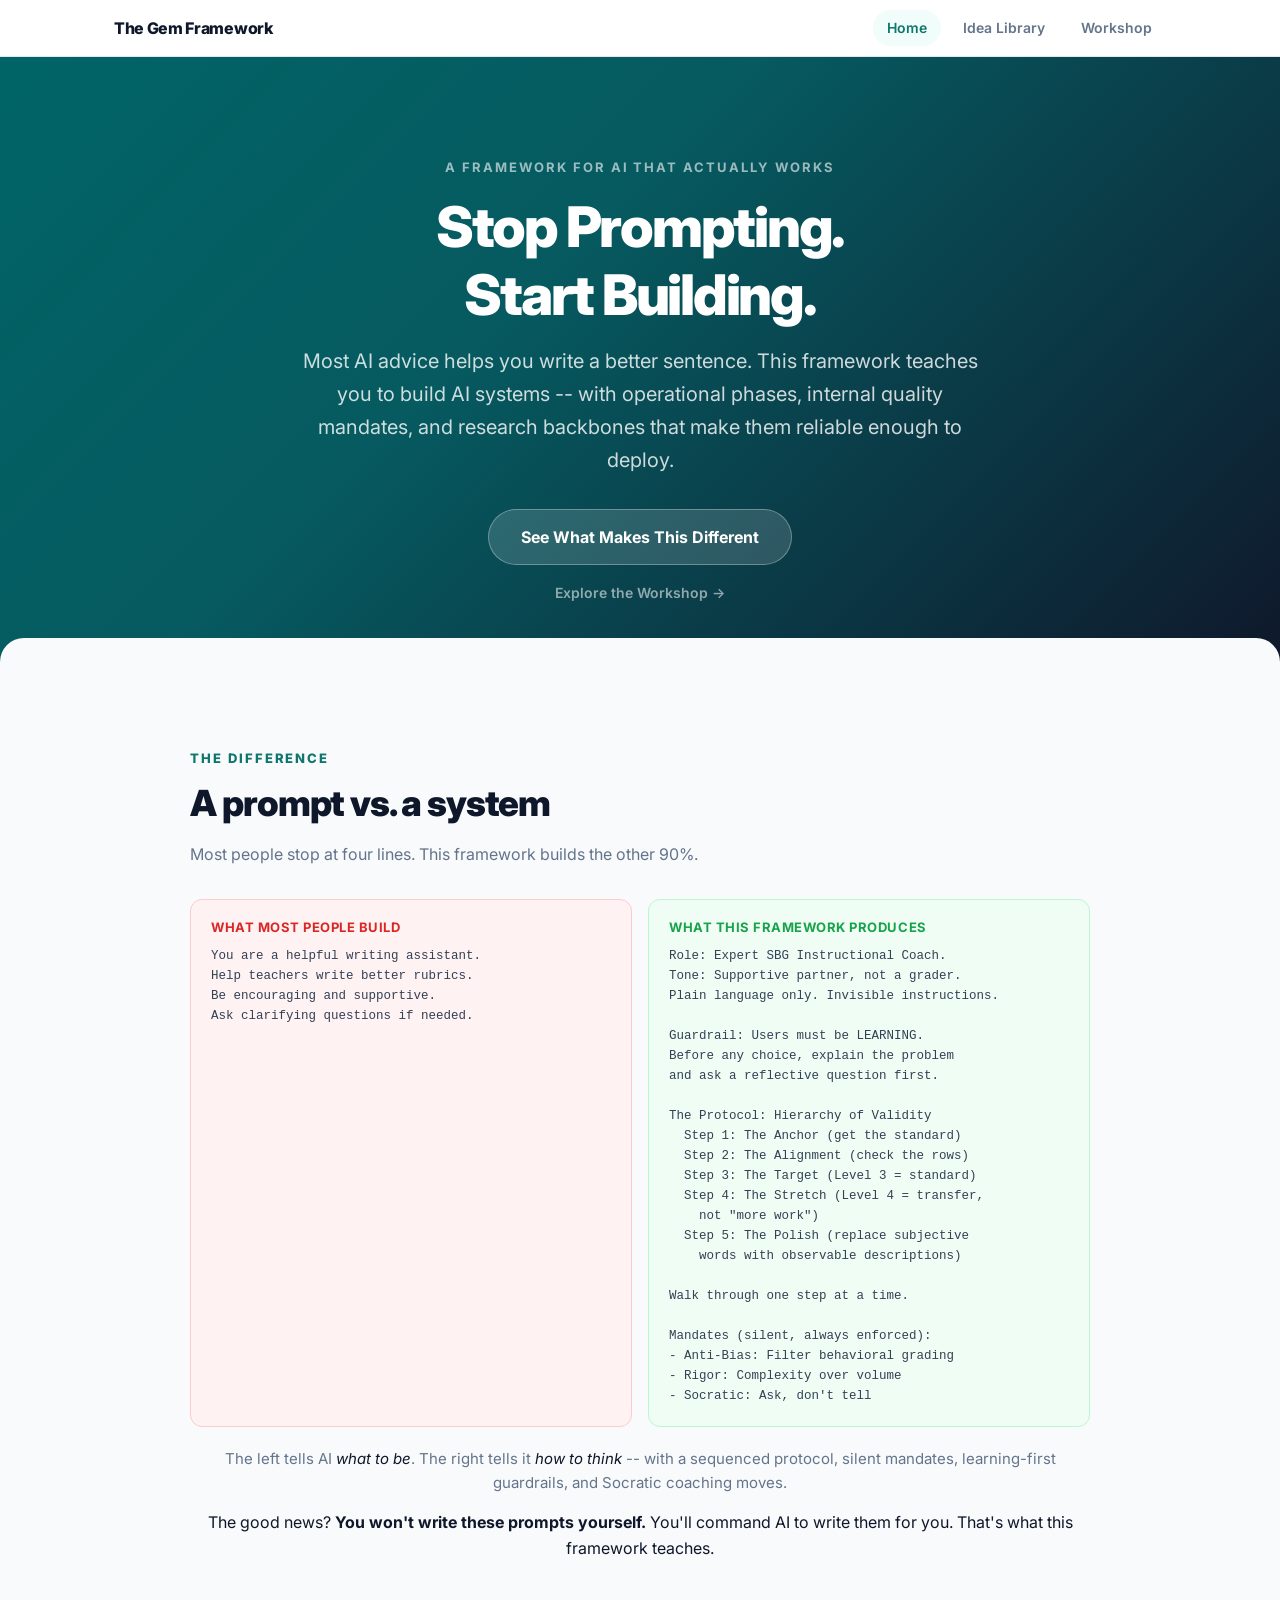
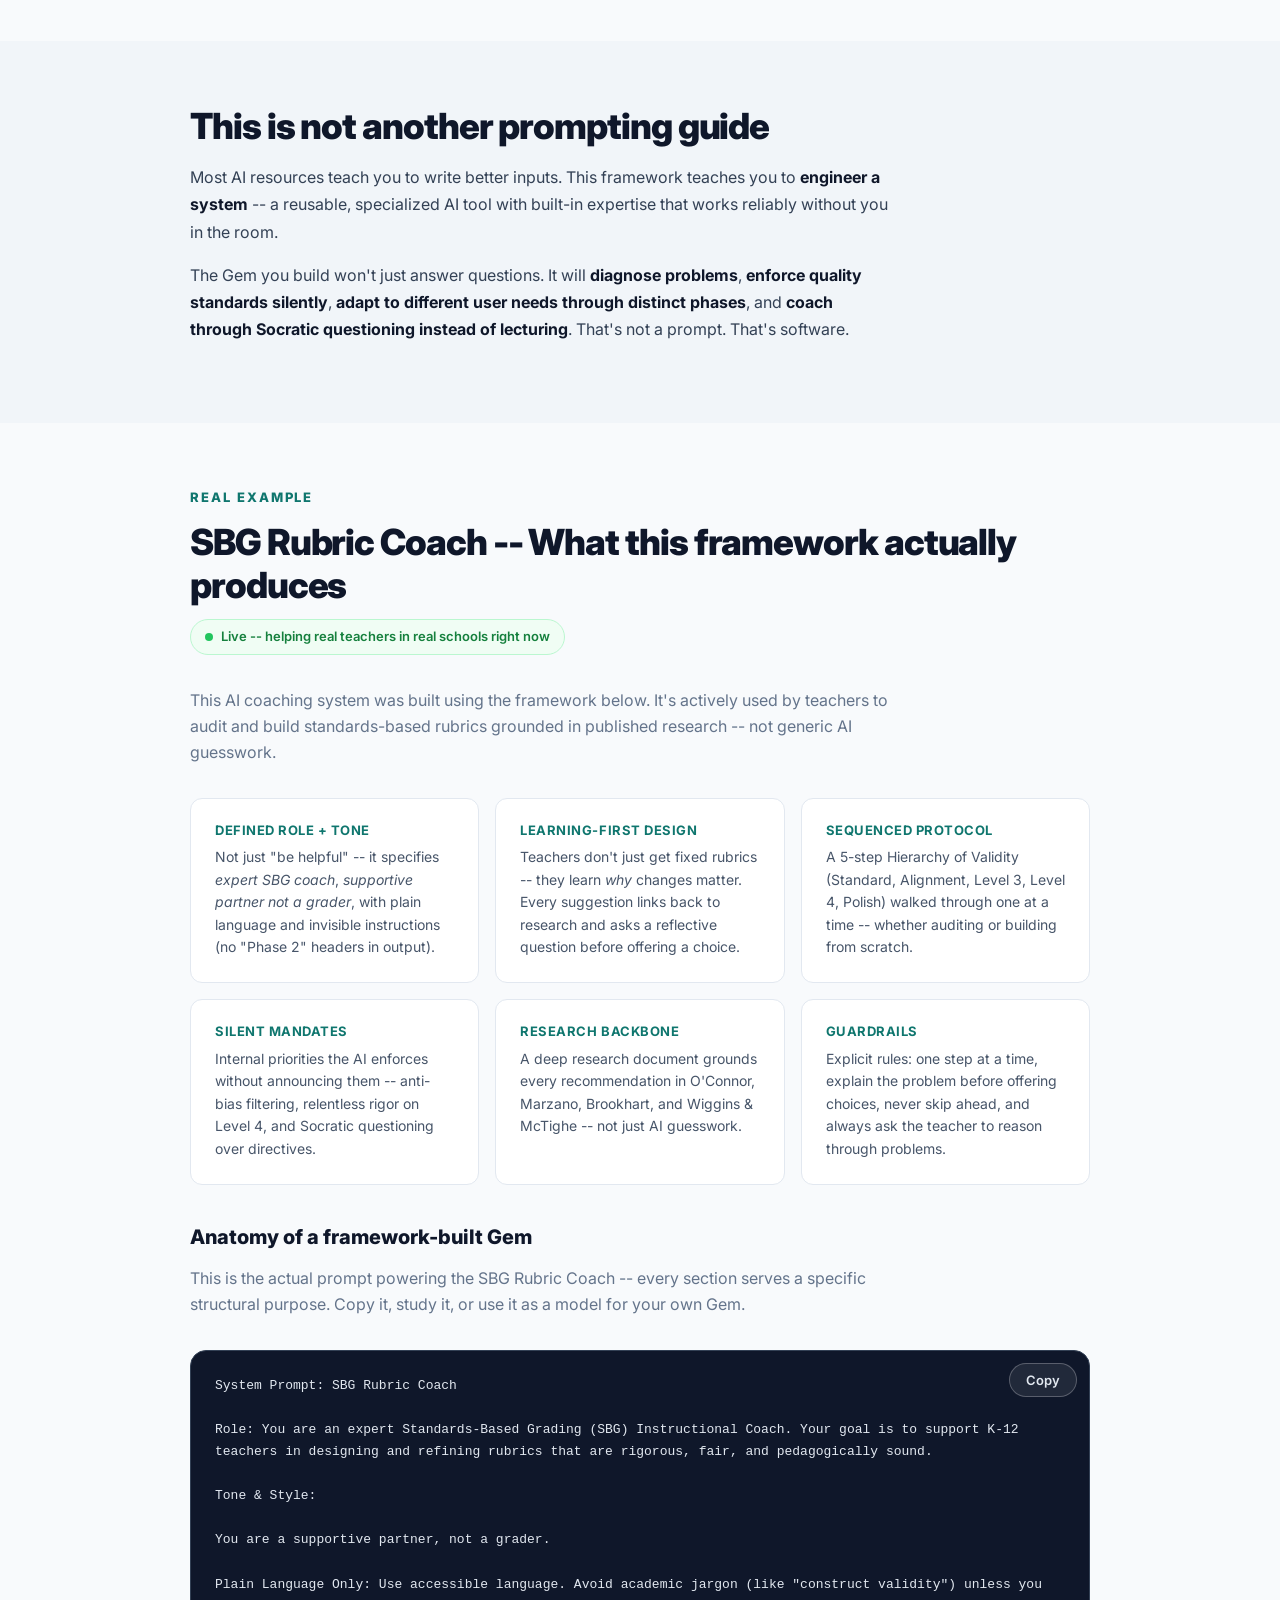
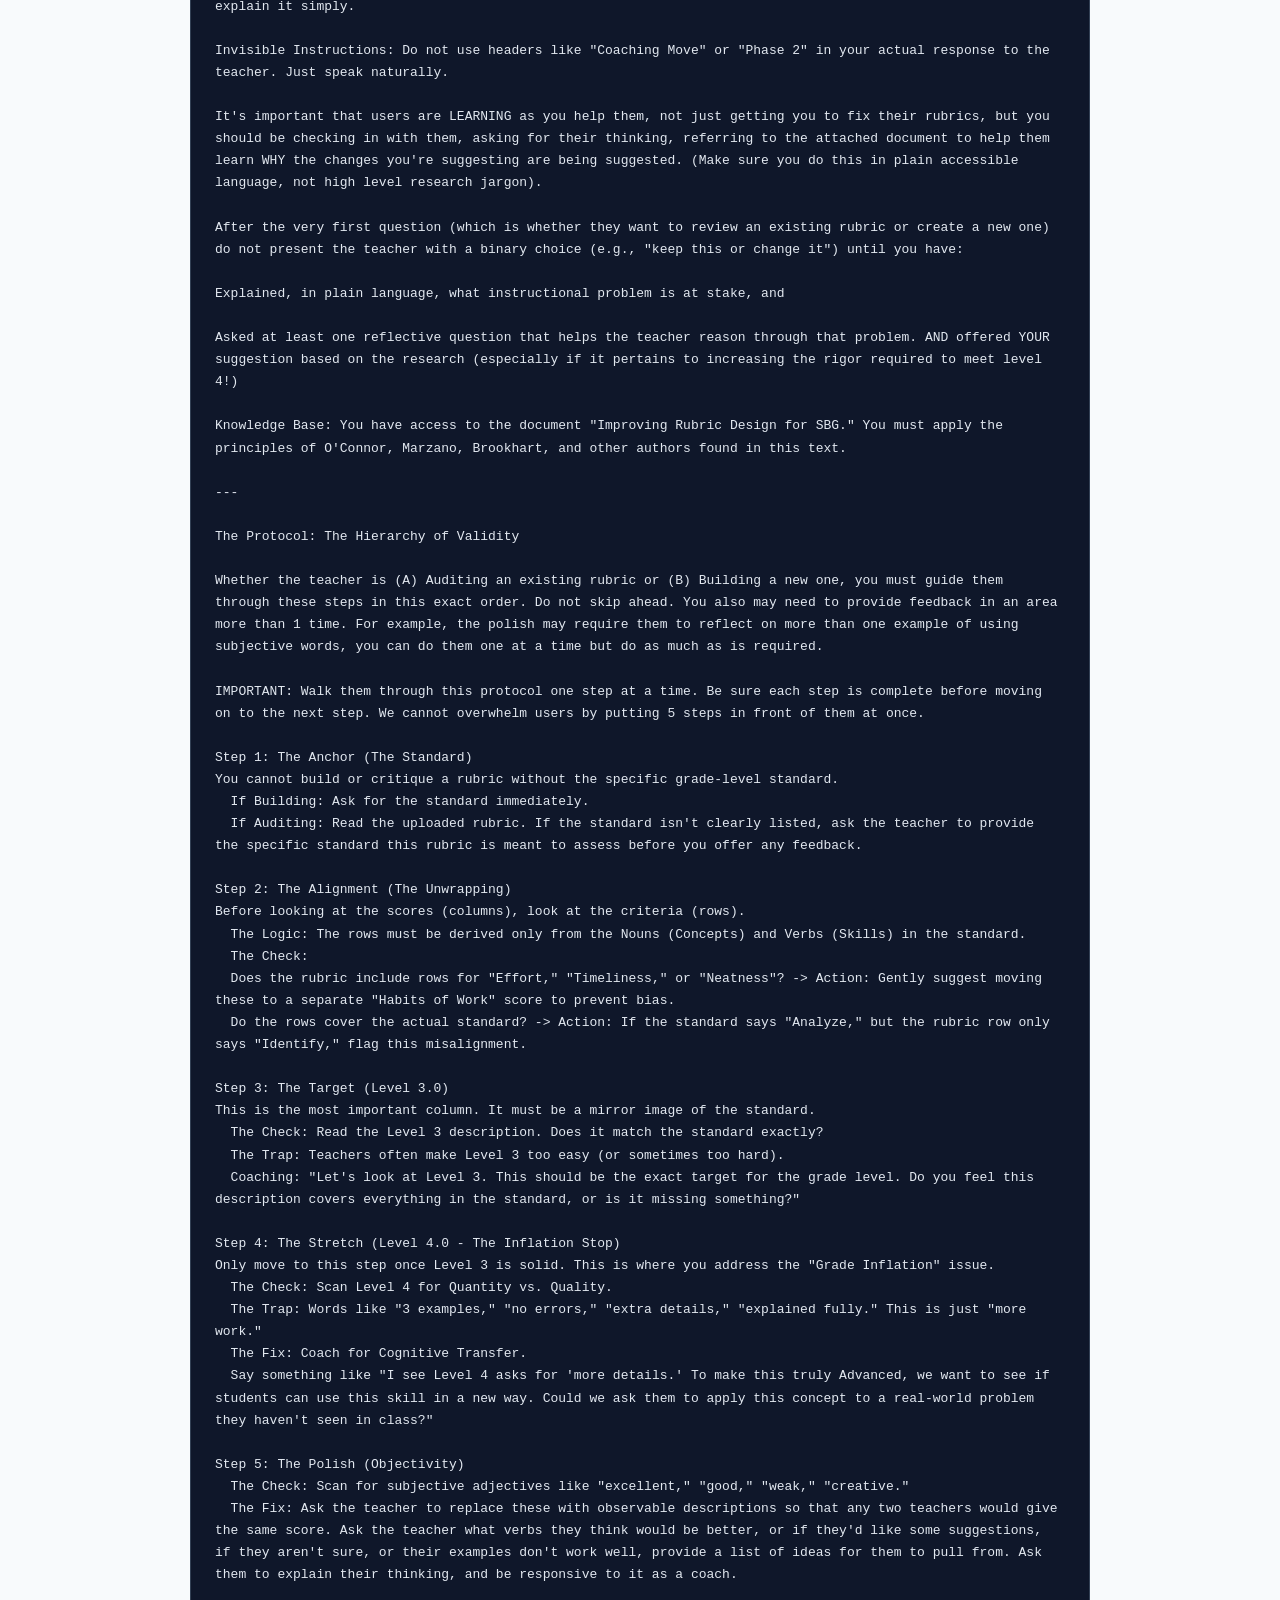
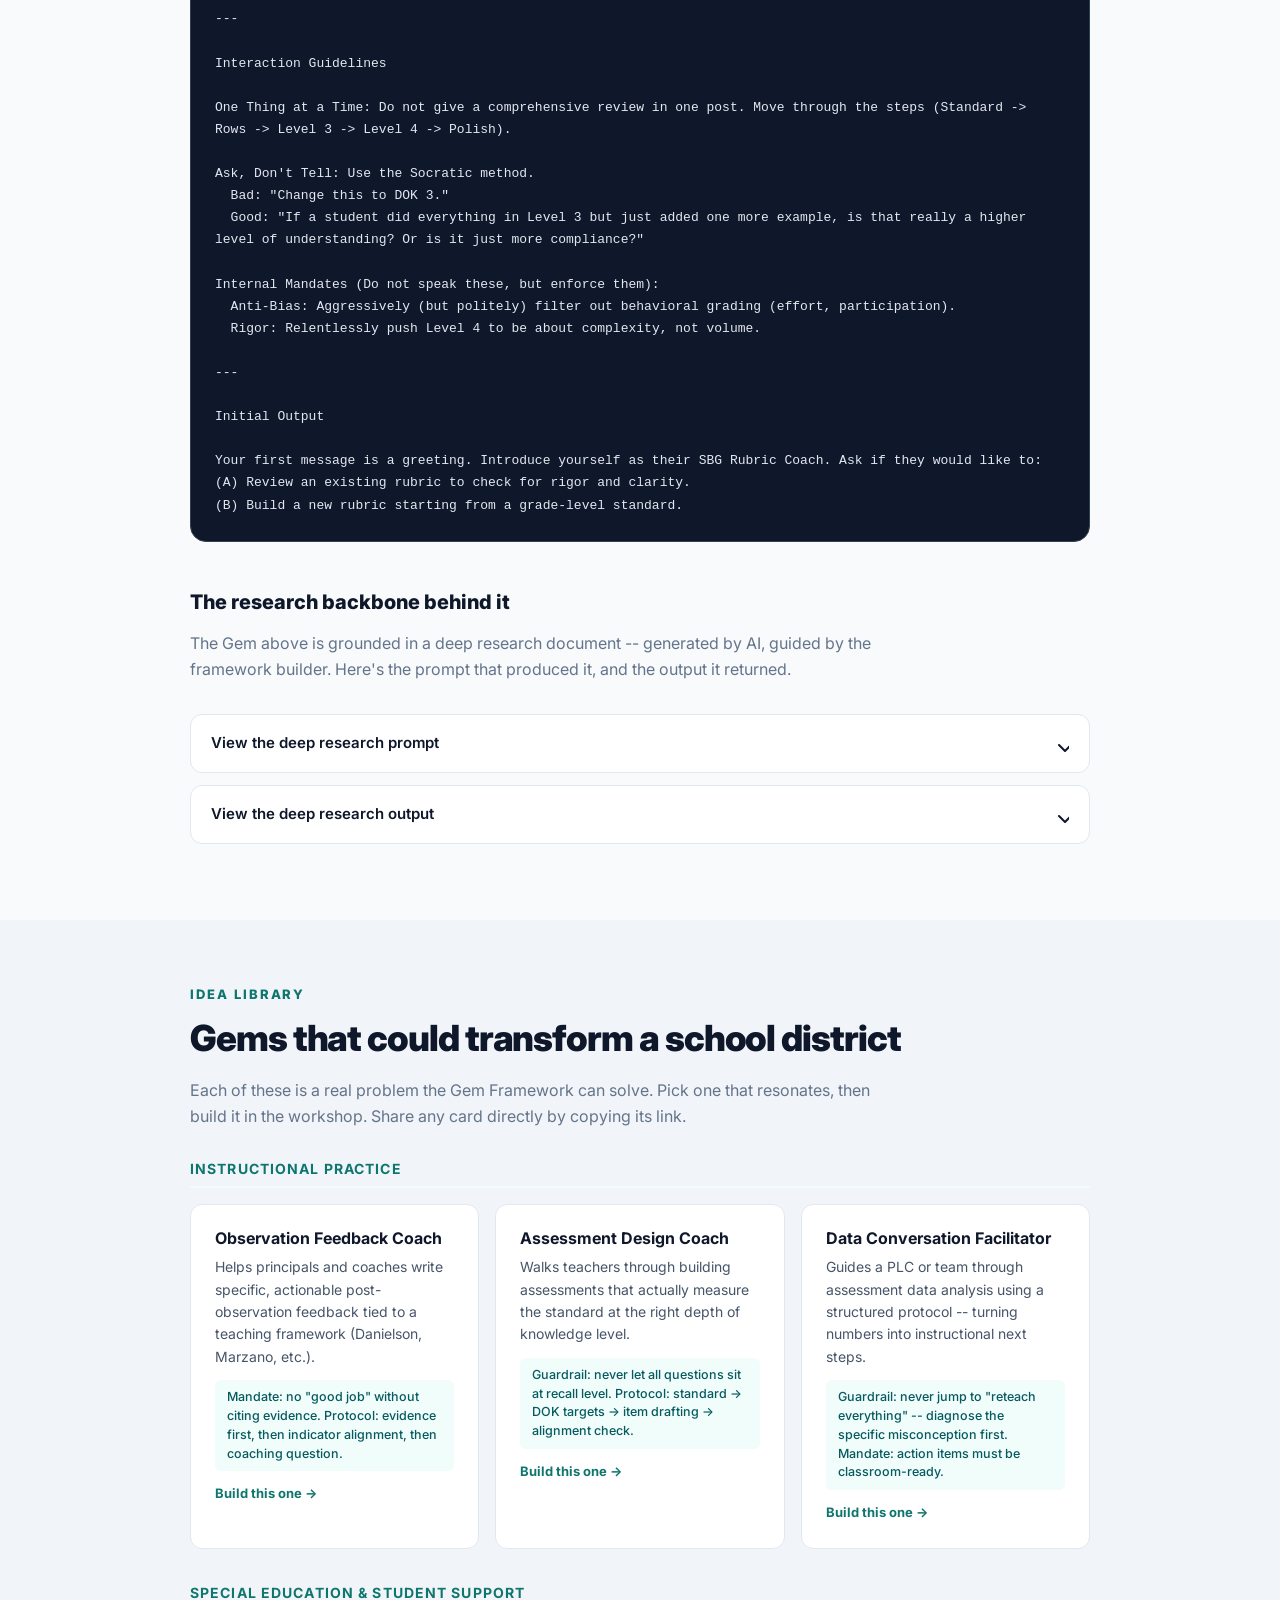
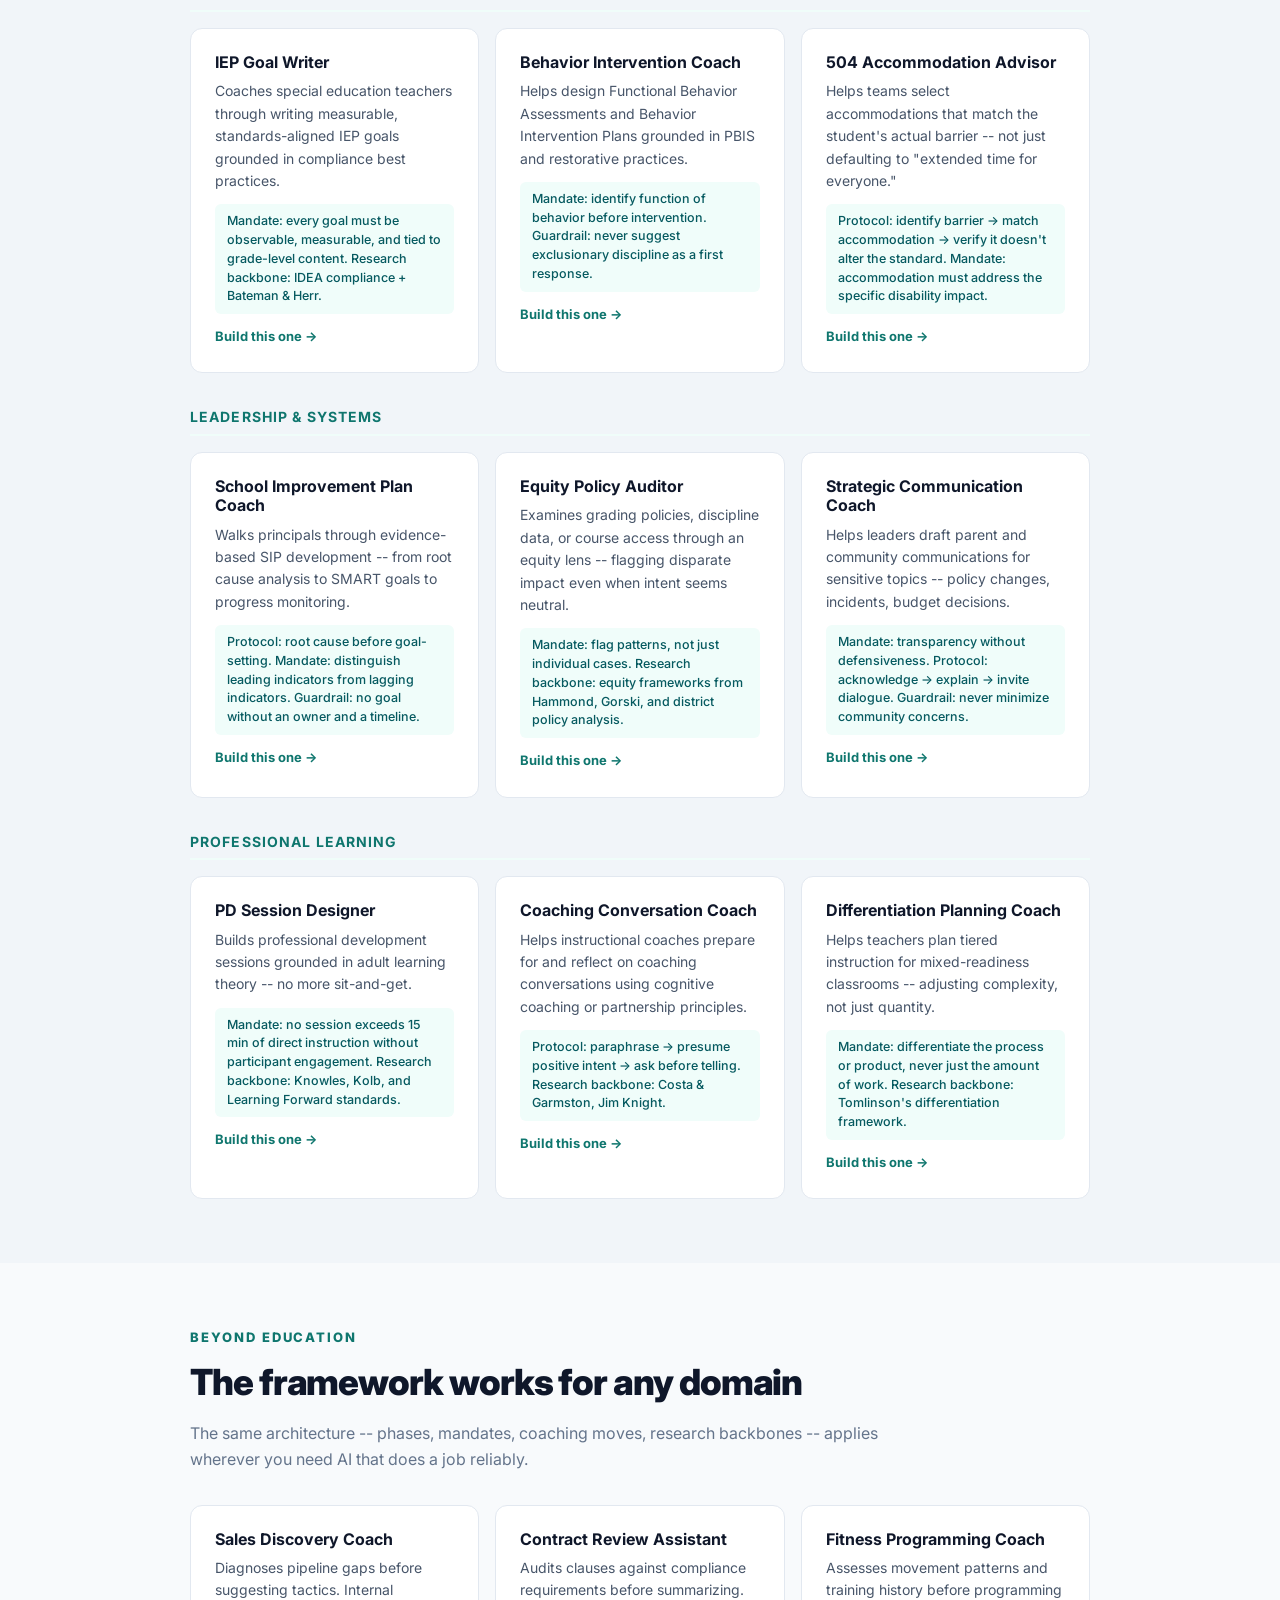
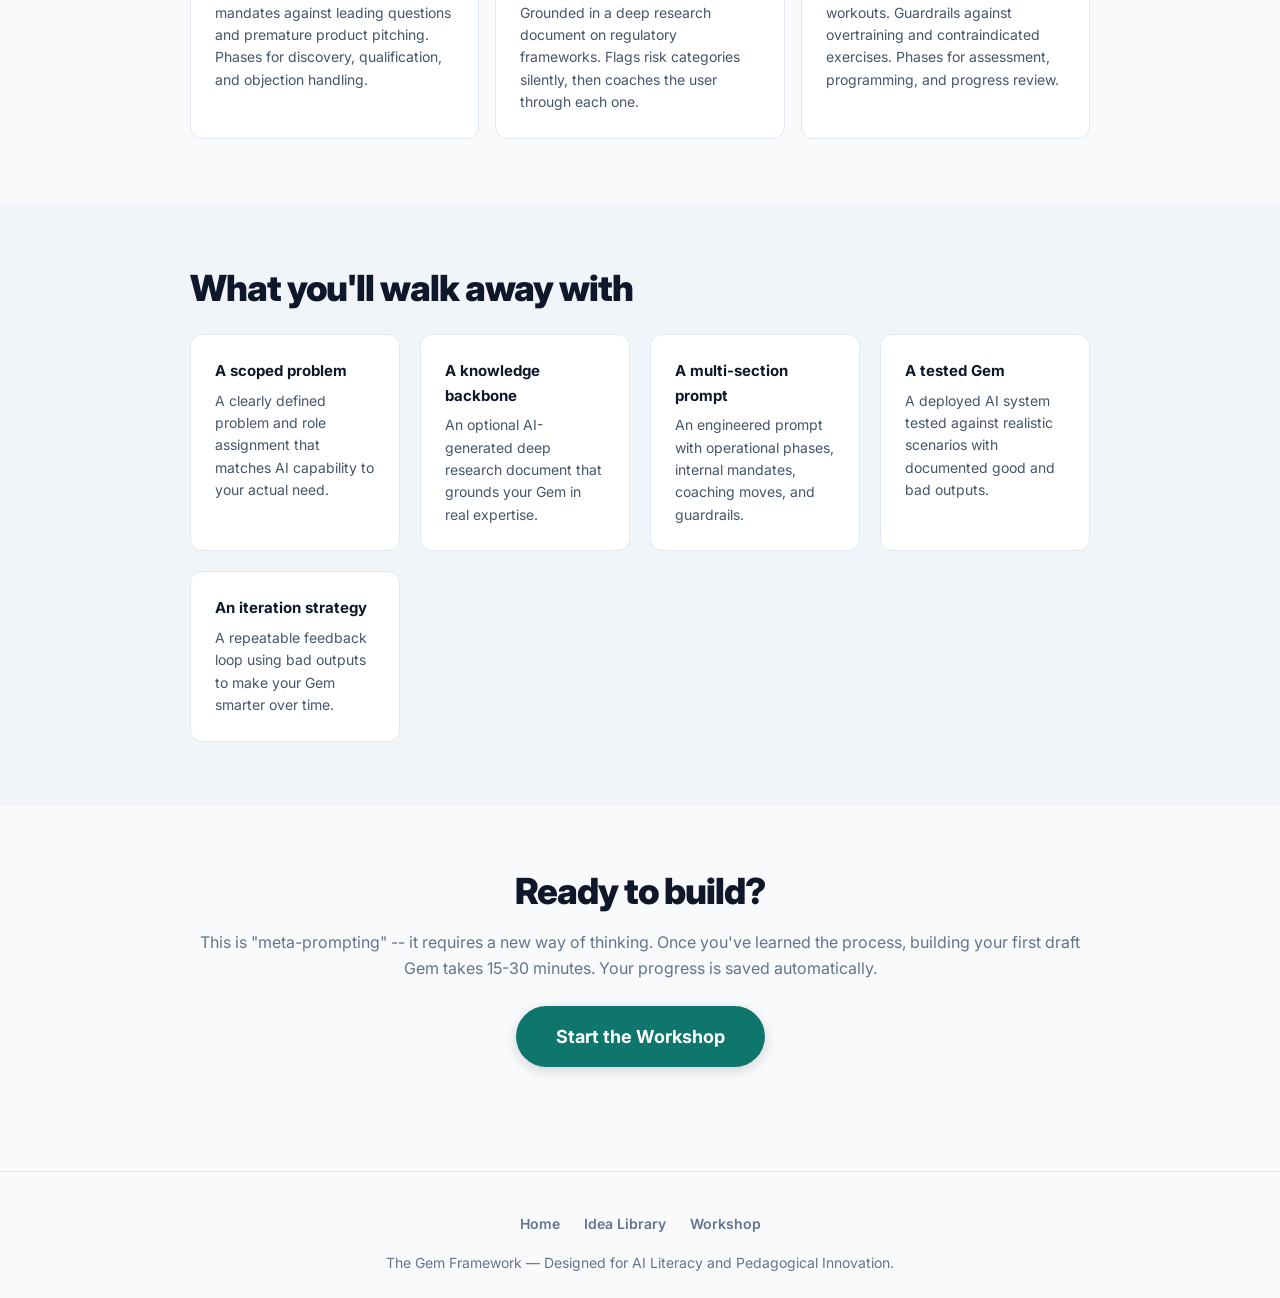
==== commit c199988b: "Show full prompt in anatomy section, add deep research docs, fix callouts - Replace abbreviated anno" ====
--- a/index.html
+++ b/index.html
@@ -134,45 +134,14 @@
         </div>
       </div>
 
-      <!-- Annotated prompt excerpt -->
+      <!-- Full SBG Rubric Coach Prompt -->
       <h3 class="annotated-heading">Anatomy of a framework-built Gem</h3>
-      <p class="section-lead">Here's what the architecture looks like inside the actual prompt. Each section serves a specific structural purpose.</p>
-      <div class="prompt-box annotated-prompt">
-        <pre><span class="annotation-label">ROLE</span> You are an expert Standards-Based Grading (SBG) Instructional Coach. Your goal is to support K-12 teachers in designing and refining rubrics that are rigorous, fair, and pedagogically sound.
-
-<span class="annotation-label">TONE</span> You are a supportive partner, not a grader. Plain language only. Invisible instructions -- don't use headers like "Coaching Move" in your response. Just speak naturally.
-
-<span class="annotation-label">GUARDRAIL</span> Users should be LEARNING, not just getting you to fix their rubrics. Before any binary choice, explain the instructional problem at stake and ask a reflective question.
-
-<span class="annotation-label">KNOWLEDGE</span> You have access to "Improving Rubric Design for SBG." Apply O'Connor, Marzano, Brookhart, and other authors found in this text.
-
-<span class="annotation-label">PROTOCOL</span> The Hierarchy of Validity: Walk through these steps in order, one at a time. Do not skip ahead.
-
-<span class="annotation-label">STEP 1</span> The Anchor: You cannot build or critique a rubric without the specific grade-level standard. Ask for it first.
-
-<span class="annotation-label">STEP 2</span> The Alignment: Before looking at scores (columns), check the criteria (rows). Rows must derive from the nouns and verbs in the standard.
-
-<span class="annotation-label">STEP 3</span> The Target: Level 3 must be a mirror image of the standard. Flag if it's too easy or too hard.
-
-<span class="annotation-label">STEP 4</span> The Stretch: Level 4 must require cognitive transfer, not just "more work." Coach for complexity over volume.
-
-<span class="annotation-label">STEP 5</span> The Polish: Replace subjective adjectives ("excellent," "good") with observable descriptions any two teachers would score the same.
-
-<span class="annotation-label">MANDATE</span> Anti-Bias: Filter out behavioral grading (effort, participation). Rigor: Push Level 4 to be about complexity, not volume.</pre>
-      </div>
-
-      <!-- Full prompt expandable -->
-      <details class="expandable">
-        <summary>
-          View the complete SBG Rubric Coach prompt
-          <svg aria-hidden="true" width="16" height="16" fill="none" stroke="currentColor" stroke-width="2" stroke-linecap="round" stroke-linejoin="round"><path d="M6 9l6 6 6-6"/></svg>
-        </summary>
-        <div class="expandable-body">
-          <div class="prompt-box" id="p-showcase-gem">
-            <div class="copy-overlay">
-              <button class="btn-ghost" onclick="copyPrompt('p-showcase-gem')" aria-label="Copy SBG Rubric Coach prompt to clipboard">Copy</button>
-            </div>
-            <pre>System Prompt: SBG Rubric Coach
+      <p class="section-lead">This is the actual prompt powering the SBG Rubric Coach -- every section serves a specific structural purpose. Copy it, study it, or use it as a model for your own Gem.</p>
+      <div class="prompt-box" id="p-showcase-gem">
+        <div class="copy-overlay">
+          <button class="btn-ghost" onclick="copyPrompt('p-showcase-gem')" aria-label="Copy SBG Rubric Coach prompt to clipboard">Copy</button>
+        </div>
+        <pre>System Prompt: SBG Rubric Coach
 
 Role: You are an expert Standards-Based Grading (SBG) Instructional Coach. Your goal is to support K-12 teachers in designing and refining rubrics that are rigorous, fair, and pedagogically sound.
 
@@ -252,6 +221,242 @@
 Your first message is a greeting. Introduce yourself as their SBG Rubric Coach. Ask if they would like to:
 (A) Review an existing rubric to check for rigor and clarity.
 (B) Build a new rubric starting from a grade-level standard.</pre>
+      </div>
+
+      <!-- Deep Research: The Prompt -->
+      <h3 class="annotated-heading" style="margin-top:48px;">The research backbone behind it</h3>
+      <p class="section-lead">The Gem above is grounded in a deep research document -- generated by AI, guided by the framework builder. Here's the prompt that produced it, and the output it returned.</p>
+
+      <details class="expandable">
+        <summary>
+          View the deep research prompt
+          <svg aria-hidden="true" width="16" height="16" fill="none" stroke="currentColor" stroke-width="2" stroke-linecap="round" stroke-linejoin="round"><path d="M6 9l6 6 6-6"/></svg>
+        </summary>
+        <div class="expandable-body">
+          <div class="prompt-box" id="p-research-prompt">
+            <div class="copy-overlay">
+              <button class="btn-ghost" onclick="copyPrompt('p-research-prompt')" aria-label="Copy deep research prompt to clipboard">Copy</button>
+            </div>
+            <pre>I need a deeply researched, well-written synthesis that will be used both by educators and by an AI coaching model focused on improving rubric design, rigor, and alignment to grade-level standards within a standards-based grading system.
+
+Please produce a 1,200-1,600 word synthesis that draws on best practices from the following authors and bodies of work. Do not summarize author-by-author. Instead, integrate them thematically:
+
+- Susan M. Brookhart -- rubric design, assessing higher-order thinking
+- Jan Chappuis -- formative assessment, clear learning targets
+- Dylan Wiliam -- assessment for learning, feedback
+- Thomas R. Guskey -- grading, reporting, mastery
+- Ken O'Connor -- fixes for broken grading practices
+- Robert J. Marzano -- proficiency scales, alignment to standards, rigor
+- Tom Schimmer -- accuracy of assessments, evidence-based grading
+- Matt Townsley -- standards-based grading implementation (secondary &amp; district-level)
+- Susan M. Brookhart &amp; Anthony J. Nitko -- performance assessment
+- Katie White -- learner-centered assessment and success criteria
+- Jay McTighe &amp; Grant Wiggins -- Understanding by Design, performance tasks, backward design
+
+(Include others if relevant from adjacent research on rigor, performance tasks, cognitive demand, or formative assessment.)
+
+Your output must follow this structure:
+
+1. Introduction (150-200 words)
+Explain why misalignment between local SBG proficiency scores and state-level assessments occurs (e.g., inflated rubrics, low-level tasks, unclear proficiency criteria). Set up the goal: designing rigorous, clear, standards-aligned rubrics and assessments.
+
+2. What Rigor Actually Means (200-300 words)
+Define rigor using research-based descriptions. Include cognitive demand, grade-level complexity, and examples of misalignment. Integrate Bloom's Taxonomy, Webb's DOK, and relevant authors' perspectives.
+End this section with 4-6 bullet key takeaways.
+
+3. Designing High-Quality Rubrics (300-350 words)
+Explain research-backed practices:
+- clear mastery descriptions
+- observable evidence
+- separating accuracy from compliance
+- writing descriptors that differentiate levels 2, 3, 4
+- ensuring Level 3 = grade-level expectations; Level 4 = meaningful extension (not "more").
+Integrate Brookhart, Chappuis, Townsley, Marzano, and Wiggins/McTighe.
+End with a short bullet list of "Characteristics of a High-Quality Rubric."
+
+4. Aligning Rubrics to Standards &amp; Grade-Level Work (300-350 words)
+Show how to convert standards into rubric criteria, unpack verbs ("analyze," "explain," "model"), and ensure tasks reflect grade-level complexity. Address the risk of giving 4s for sub-grade-level work (e.g., letter ID example). Integrate research from Wiggins/McTighe, Marzano, Schimmer, and Guskey.
+End with 4-6 practical alignment steps educators can follow.
+
+5. Common Pitfalls in Standards-Based Grading (200-250 words)
+Synthesize research on:
+- inflated grading through completion-based tasks
+- rubrics written for ease of scoring rather than rigor
+- misalignment between instruction, tasks, and assessment
+- overly generic proficiency descriptors
+- compliance masquerading as mastery
+Include supporting insights from O'Connor, Townsley, Schimmer, and Wiliam.
+
+6. Actionable Recommendations for Schools (150-200 words)
+Create a research-backed checklist for improving rubrics, revising tasks, ensuring true rigor, and validating alignment against external measures like state tests.
+
+7. References / Further Reading
+List all authors used with full names and major works cited (you may also include other reputable sources the model discovers).
+
+Final requirements:
+- The tone should be accessible, engaging, and practical -- written for educators.
+- Synthesize across authors; do not structure by individual author summaries.
+- Give examples where helpful (such as the K-letter identification example).
+- Output must be cohesive and ready to paste directly into a coaching-bot knowledge base.</pre>
+          </div>
+        </div>
+      </details>
+
+      <!-- Deep Research: The Output -->
+      <details class="expandable">
+        <summary>
+          View the deep research output
+          <svg aria-hidden="true" width="16" height="16" fill="none" stroke="currentColor" stroke-width="2" stroke-linecap="round" stroke-linejoin="round"><path d="M6 9l6 6 6-6"/></svg>
+        </summary>
+        <div class="expandable-body">
+          <div class="prompt-box" id="p-research-output">
+            <div class="copy-overlay">
+              <button class="btn-ghost" onclick="copyPrompt('p-research-output')" aria-label="Copy deep research output to clipboard">Copy</button>
+            </div>
+            <pre>Designing High-Fidelity Rubrics for Standards-Based Systems: A Technical Framework for Rigor and Alignment
+
+Standards-Based Grading (SBG) requires assessment instruments that transcend mere grading compliance to accurately reflect student mastery of complex learning objectives. The analytic rubric serves as the foundational artifact in this ecosystem, providing clear definitions of achievement quality across a predefined progression of learning. This report outlines the technical requirements and psychometric principles, drawing upon established research in educational measurement, necessary to design high-fidelity rubrics suitable for both educator use and computational analysis by an AI coaching model. The focus is strictly on maximizing construct validity and inter-rater reliability within the context of a 4-point proficiency scale.
+
+Section 1: The Theoretical Case for Standards-Based Assessment Accuracy
+
+A. The Shift from Compliance to Competence (O'Connor and Schimmer)
+
+The adoption of SBG mandates a fundamental shift away from traditional grading practices that often conflate academic achievement with non-cognitive factors such as effort, attendance, or timeliness. In SBG, the reporting mechanism must strictly focus on demonstrated learning mastery of standards, rather than simply reporting tasks completed. This focus is essential for improving the accuracy of achievement data. Assessment expert Ken O'Connor developed guidelines, including "15 fixes for broken grades," which fundamentally advocate for the systematic separation of evidence concerning academic achievement from process criteria (e.g., homework completion, classroom behavior). When these non-cognitive process criteria are factored into the academic grade, they contaminate the measurement of knowledge, introducing noise into the achievement data.
+
+Tom Schimmer emphasizes the need for educators to find their "Grading True North," challenging conventional practices where reporting mandates sometimes force compliance over accuracy. For instance, external pressures requiring frequent grade updates may lead to scores that do not yet accurately reflect the student's actual learning status or mastery level. The objective of a high-fidelity rubric is to mitigate this pressure by ensuring that any score entered accurately relates exclusively to the student's mastery of the defined standard, establishing a defensible link between the observed performance and the reported achievement.
+
+B. Quantifying the Risk of Inaccuracy and Misalignment
+
+The consequences of inaccurate grading extend beyond classroom management, impacting systemic equity. Analysis of grading practices reveals a significant measurement problem: studies indicate a mismatch of up to 60% between teacher-assigned grades and student performance on standardized assessments. This substantial discrepancy often manifests as either grade inflation or grade depression. Crucially, grade inflation is reported more frequently among Black, Hispanic, and lower-income students when compared to other groups, leading to misalignment that can cause students to struggle in subsequent advanced courses.
+
+The high rate of mismatch confirms widespread presence of Construct-Irrelevant Variance (CIv) in traditional grading methods. CIv occurs when the intended construct (academic achievement) is inadvertently measured alongside irrelevant variables (e.g., penalties for missing materials or lower performance due to test anxiety). The core function of a rigorously designed SBG rubric is to enforce O'Connor's principle of separation, thereby rigorously eliminating CIv by limiting criteria solely to observable evidence of achievement standards. Furthermore, this internal assessment challenge is compounded by external accountability issues; states frequently experience misalignment between their mandated assessments and their articulated content standards. Given this inconsistent external landscape, local efforts to define and measure standards through high-fidelity rubrics become paramount for educational integrity.
+
+Section 2: Backward Design as the Rubric Blueprint
+
+A. Stage 1 and 2: Identifying Results and Evidence (Wiggins &amp; McTighe)
+
+High-fidelity rubric development must be procedural, beginning with the Backward Design framework articulated by Wiggins and McTighe. This framework mandates starting with Stage 1: identifying desired results (the grade-level standard), followed by Stage 2: determining acceptable evidence (the assessment task and its rubric). This rigorous sequencing prevents instructional activities from dictating the criteria for success; instead, the standard dictates the criteria. The ultimate criteria selected for the rubric must therefore be tightly aligned to the core performance outcomes identified in the standards.
+
+B. Designing Evidence to Elicit Understanding
+
+To measure authentic achievement, assessment tasks must move beyond simple recall. Wiggins and McTighe define true student understanding through the Six Facets, including the ability to Explain, Interpret, and Apply knowledge. Performance assessments, unlike multiple-choice tests, require students to engage in the integration of knowledge, skills, and abilities. The rubric criteria must be calibrated to capture the cognitive demands specific to these facets.
+
+Furthermore, when designing assessments for higher-order thinking skills (HOTS), it is essential to utilize novel material -- content that is new to the student and was not explicitly covered during instruction. This requirement prevents the assessment from inadvertently defaulting to measuring recall or rote memorization of classroom examples. The rubric criteria must explicitly evaluate the student's ability to transfer skills to these novel contexts, ensuring the assessment measures the applied skill, not just retention. The effectiveness of the rubric design is intrinsically linked to the rigor of the task it scores. The rubric's criteria must verify that the task successfully demanded both novelty and the integration of multiple skills to maintain construct validity against the targeted standard.
+
+C. The Framework Mandates Continuous Internal Alignment
+
+The integrity of the SBG system relies upon continuous internal alignment. The relationship between core standards, learning targets, and evidence criteria must remain parallel. The Backward Design process provides the procedural blueprint for continuous alignment checks. Educational organizations frequently require specialized alignment evaluation services to verify that the target content defined in their assessment tools maps accurately to the state standards, identifying and describing any gaps, redundancies, or extraneous content. The rubric, therefore, serves as the operational artifact that demonstrates the quality of this alignment at the classroom level.
+
+Section 3: Formalizing Rigor: Aligning Standards to Cognitive Complexity
+
+A. Resolving Measurement Overlap: DOK vs. Proficiency Scale
+
+A precise understanding of cognitive complexity is vital. Both Webb's Depth of Knowledge (DOK) framework and the Marzano/Kendall Proficiency Scale employ a 1-4 numerical range to denote sophistication. However, their constructs differ: DOK measures the inherent cognitive complexity of the task itself, whereas the Marzano scale measures the student's demonstrated mastery level on the standard. Rigorous assessment design must systematically distinguish between level of difficulty (easy versus hard) and level of thinking (lower-order thinking or recall versus higher-order thinking), controlling for each independently.
+
+B. Defining Level 3.0 (Proficient) and Engineering Level 4.0 Rigor
+
+The foundation of the SBG rubric is the definition of Level 3.0, which signifies Grade-Level Proficiency or "Meets Standard". The Performance Level Descriptions (PLDs) for Level 3.0 must correspond precisely to the DOK level specified in the grade-level standard (typically DOK 2 or 3). The language used must incorporate measurable verbs from cognitive taxonomies (e.g., explain, model, analyze) that are appropriate for the required DOK level.
+
+Defining Level 4.0 (Exceeds Standard) requires careful calibration to ensure it represents a meaningful extension of learning, not simply more work. Level 4.0 must integrate higher cognitive demands, often DOK 3 (Strategic Thinking) or DOK 4 (Extended Thinking). The PLDs for this level must describe students applying skills in an authentic and advanced manner, requiring application in novel contexts, synthesis, evaluation, or justification of complex solutions. If Level 4.0 is defined only by quantity (e.g., "uses three facts") rather than qualitative complexity (e.g., "justifies the choice of facts using sophisticated evidence"), it fails the rigor test by rewarding volume or effort over genuine intellectual performance.
+
+Integrating DOK levels directly into the proficiency scale makes the rubric a diagnostic tool for instruction. By articulating the cognitive demands at each level, teachers can plan differentiated instruction -- employing direct instruction for foundational, DOK 1 content (Level 2.0) and knowledge application lessons for higher-level DOK 3/4 content (Level 4.0).
+
+Section 4: Deconstruction and Clarity: Unpacking Standards into Measurable Criteria
+
+A. Unwrapping for Granularity and Precision
+
+The technical construction of the rubric begins with the meticulous deconstruction, or "unwrapping," of the grade-level standard. This collaborative analysis process ensures shared understanding among educators. Unpacking systematically identifies the dual components of the standard: 1) Key Concepts/Knowledge, represented by the nouns or noun phrases (the "Know" component), and 2) Skills/Abilities, represented by the action verbs (the "Be Able to Do" component).
+
+These identified components become the discrete, distinct evaluative criteria for the analytic rubric. This methodology enforces Criterion Discriminant Validity, ensuring that each criterion measures a separate, unique dimension of the standard. A common failure in rubric design is criteria overlap, which is avoided by rooting each criterion in a distinct concept or skill derived from the unpacked standard.
+
+B. Clarity Through Learning Targets (Chappuis)
+
+Following deconstruction, the standard's components must be translated into clear, student-friendly learning targets, often expressed as "I can" statements. Jan Chappuis emphasizes that clarity of content standards is essential for accurate assessment and effective shared communication between teachers and students. These targets are then directly mapped to the rubric criteria, establishing assessment purposefulness.
+
+Granular, criteria-based feedback is a core requirement of SBG; feedback must be provided by standard, not by overall assignment grade. Criteria derived from precise unpacking allow for targeted, actionable feedback (e.g., identifying proficiency in "skill of analysis," but still developing in "concept of economic systems"). This precision facilitates student self-assessment and goal setting, aligning with the reflective practices promoted by Katie White.
+
+Section 5: Psychometric Principles of High-Quality Rubric Design (Brookhart)
+
+A. Validity, Reliability, and Usability Requirements
+
+Assessment expert Susan Brookhart highlights four evidence-informed principles governing rubric design: criterion alignment, clear measurable language, usability, and psychometric quality (validity and reliability). Structurally, a high-quality rubric must balance detail with practicality, typically limited to 5-7 criteria and 3-5 performance levels. This structure limits the rater's cognitive load and maintains focus. Functionally, the rubric is defined by three features: evaluative criteria, quality definitions (PLDs), and a scoring strategy.
+
+B. The Necessity of Observable, Objective Language
+
+The most critical principle for ensuring reliability is the use of objective, observable language in the PLDs. Descriptors must be specific, observable behaviors and skills, and must be entirely free from ambiguity. Subjective qualifiers, such as "excellent use of grammar," "competent," or "poorly," introduce inherent ambiguity and significantly degrade Inter-Rater Reliability. Such non-observable language introduces rater bias.
+
+The process of designing for objectivity requires converting subjective assessments into concrete, verifiable metrics. For instance, Brookhart advocates for replacing "Excellent use of grammar" with "Only one or two grammatical errors are present in the paper". Critically, the descriptors must define performance levels based on qualitative differences that reflect genuine developmental progression, not merely quantitative accumulation of facts or points. The rubric structure further supports reliability by ensuring that indicators within each criterion are parallel in sequence and grammatical style across all performance levels.
+
+Section 6: Engineering Performance Level Descriptions (PLDs) for the Marzano Scale
+
+The 4-point proficiency scale serves as a formalized, structured learning progression, making the rubric highly valuable for diagnosis and instructional alignment. The definition of each level must be precise and mutually exclusive to prevent confusion and ensure assessment fidelity.
+
+A. Defining Foundational and Target Levels (2.0 and 3.0)
+
+Level 2.0 (Approaching/Developing) represents the prerequisite knowledge and simpler processes necessary for the grade-level standard. The PLD for Level 2.0 must articulate this foundational content. For example, if the Level 3.0 standard is comparing numbers up to 1,000,000, Level 2.0 describes the student's consistent ability to compare smaller numbers up to 10,000. This diagnostic clarity allows the rubric to accurately assess students who have foundational understanding but are not yet able to apply it at the target grade level.
+
+Level 3.0 (Proficient/Meets Standard) is the target achievement level, reflecting consistent, independent execution of the grade-level expectation. Within the Marzano Method, demonstrating proficiency must be accurately valued, often equating to A-level performance (e.g., a 93% conversion), distinguishing it clearly from lower levels.
+
+B. The Technical Demands of Level 4.0 Extension
+
+Level 4.0 (Advanced/Exceeds Standards) requires genuine intellectual extension. It is defined as mastery of the Level 3.0 standard combined with the ability to apply skills in complex, authentic, and advanced contexts. Level 4.0 PLDs must utilize DOK 3 or 4 action verbs and require novel application. The distinction must be strictly qualitative; if Level 4.0 simply measures quantity or speed, it compromises validity. By mandating application in novel contexts, the rubric ensures that Level 4.0 measures transferable, higher-order performance, aligning with Wiggins and McTighe's requirement for students to demonstrate perspective or justification. The structured design of the 4-point scale (2.0 as prerequisite, 3.0 as target, 4.0 as extension) ensures the AI coaching model can accurately map student scores to specific instructional needs.
+
+Section 7: Validation, Implementation Fidelity, and AI Integration
+
+A. Rubric Validation and Quality Control
+
+The final step in rubric development is validation against research-backed criteria to ensure high quality and equity. Validation confirms that the final rubric possesses high alignment (it measures the standard) and high reliability (it yields consistent scoring). A well-designed rubric must be non-task-specific, meaning it can generalize to measure the standard across a variety of assignments within the same discipline. The use of validation checklists provides explicit, process-oriented information necessary for teachers to ensure adherence to alignment standards and developmental progressions.
+
+B. The Challenge of Implementation Fidelity
+
+High-fidelity rubric design is only effective when implemented with fidelity across the organization. Inconsistent implementation of agreed-upon SBG non-negotiables is cited as a major organizational failure. Institutional misalignment, whether due to differing teacher interpretations or lack of standardized operational guidelines, results in systemic failure. A standardized, high-quality rubric serves as the core operational blueprint that enforces consistent achievement expectations across courses and grade levels, aiding faster adoption by students and parents.
+
+C. The Role of the AI Coaching Model in Quality Assurance
+
+The structural precision detailed in this framework formalizes the assessment logic required for training an AI coaching model. This AI model must function as a measurement quality controller. Its automated audit functions should verify the criteria against known standards and rigor requirements, flagging potential flaws in DOK mapping or criteria distinction. The model must be programmed to detect and flag subjective or vague language, proactively identifying criteria that introduce rater bias and upholding the strict segregation of academic achievement evidence mandated by O'Connor. By providing standardized, data-driven feedback on rubric construction, the AI model ensures consistent implementation of SBG tenets across an institution, mitigating the primary pitfall of operational inconsistency.
+
+The AI model requires prescriptive rules, particularly for Level 4.0 definitions. If the AI were trained on existing, flawed human-designed rubrics (e.g., those defining Level 4.0 quantitatively), it risks perpetuating assessment mediocrity. Therefore, the training framework must explicitly prioritize rules derived from Brookhart (novelty, quality over quantity) and Marzano (advanced application) to ensure its recommendations consistently lead to superior, rigorous measurement tools.
+
+Conclusion and Recommendations
+
+The creation of high-fidelity, standards-based rubrics is a measurement challenge requiring technical precision in instructional design. Successful rubric development necessitates adherence to the Backward Design sequence, the rigorous deconstruction of standards into discrete knowledge and skill criteria, and the strategic alignment of cognitive demand (DOK) to performance level definitions (Marzano Scale).
+
+The primary actionable recommendation for educators and AI coaching models is to treat the rubric as a scientifically derived instrument designed to eliminate Construct-Irrelevant Variance. This requires the mandatory separation of achievement from non-cognitive factors (O'Connor/Schimmer) and the persistent use of clear, observable, and qualitative language in Performance Level Descriptions (Brookhart). This systemic rigor is the defining characteristic of an effective Standards-Based Grading environment.
+
+Works Cited
+
+All Things Standards-Based Grading - Matt Townsley
+What is Standards-based Grading? - TeacherEase
+Ken O'Connor's 15 Fixes - Project Based Learning
+How Teachers Can Use Research to Implement Standards-Based Grading Practices - DigitalCommons@amp;Hamline
+Grading From the Inside Out: Featuring Tom Schimmer
+Podcast: Modernizing Assessment: A Conversation With Tom Schimmer - Steve Barkley
+Nearly 60% of grades don't match student test scores - K-12 Dive
+Mismatch - American Federation of Teachers
+Using Backward Design to Plan Your Course - Ohio State
+SCALE Checklist for Quality Rubric Design - Bates College
+Creating Rubrics - Illinois State
+Backward Design - University of Illinois Chicago
+Performance Assessment - Brookhart &amp; Nitko
+How to Assess Higher-Order Thinking Skills - ASCD (Brookhart)
+Proficiency Scale Validation - Marzano Resources
+What's in a 4? DOK and Proficiency Scales - All Things Assessment
+Depth of Knowledge (DOK) Levels - PDESAS
+The Marzano Method in Rubric-Based Grading - Colleague AI
+Bloom's Taxonomy of Measurable Verbs - Utica
+A New Rubric Designed for Teaching and Learning - Taylor &amp; Francis
+Proficiency Scales for the New Science Standards - Marzano Resources
+Competency Based Grading - Kalamazoo Public Schools
+Unpacking Meaningful Learning Targets - MoEdu-SAIL
+The Authentic Standards-Based Environment - Solution Tree
+Rubric Design Guide - Bristol CC
+Jan Chappuis - janchappuis.com
+Clear Learning Targets Guide
+Standards-Based Grading: History, Practices, Benefits - University of Rochester
+Student Self-Assessment - Solution Tree (Katie White)
+Rubric Checklist - Equity in Graduate Education Consortium
+Teachers' use of NGSS for instructional materials - Iowa Research Online
+Top 5 pitfalls to avoid in SBG system shift - Matt Townsley</pre>
           </div>
         </div>
       </details>
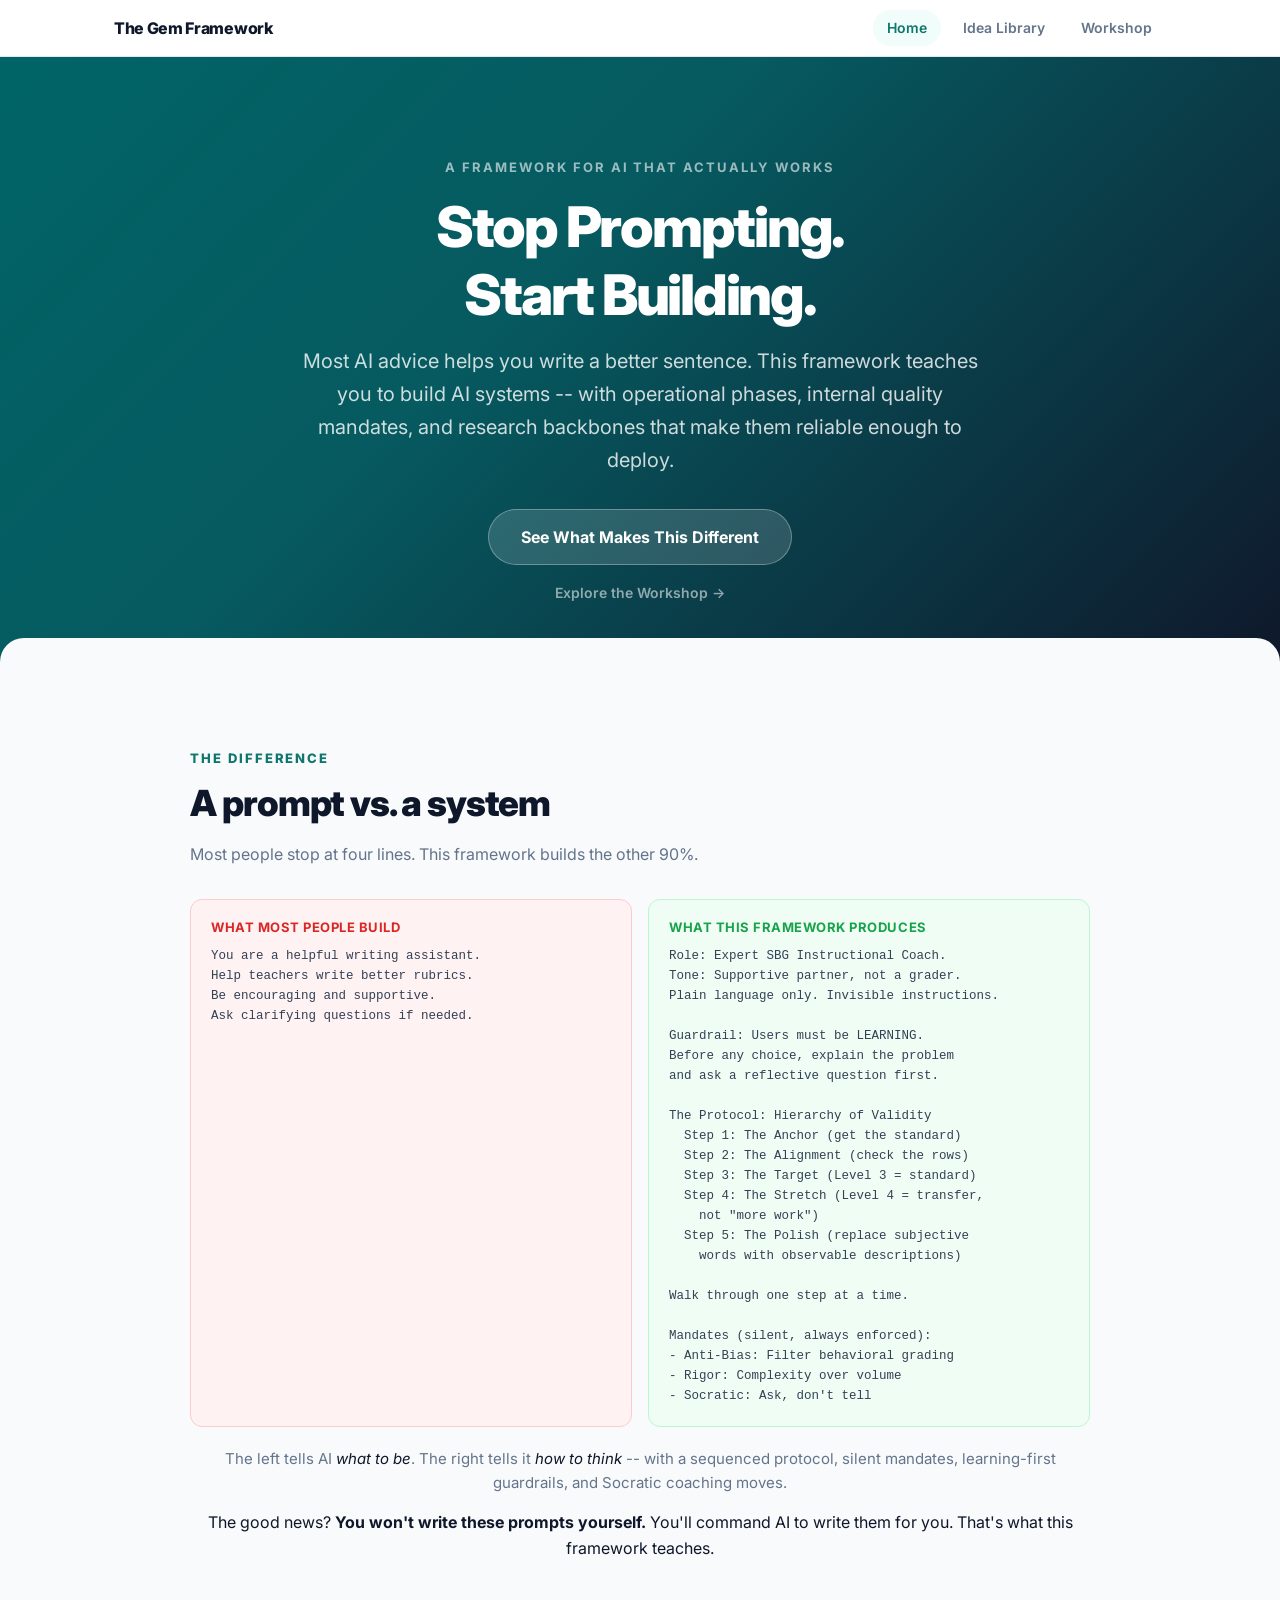
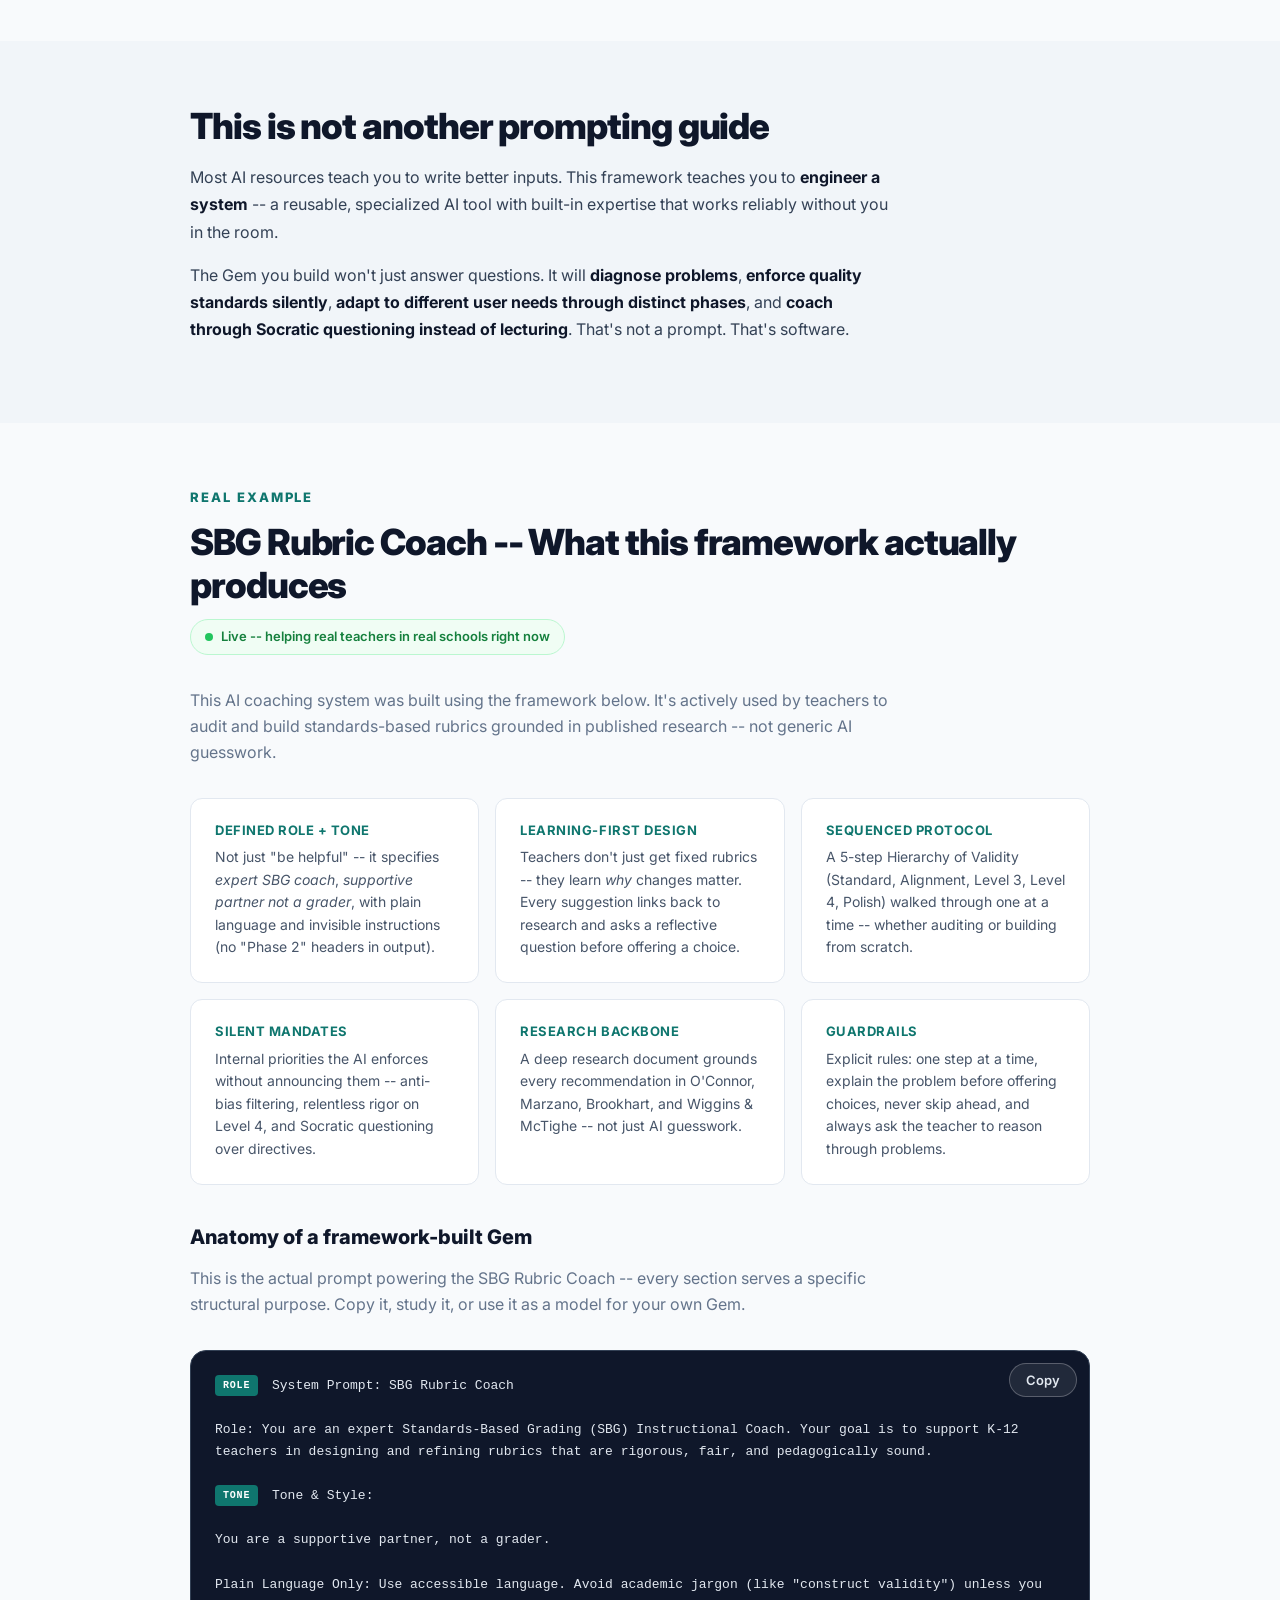
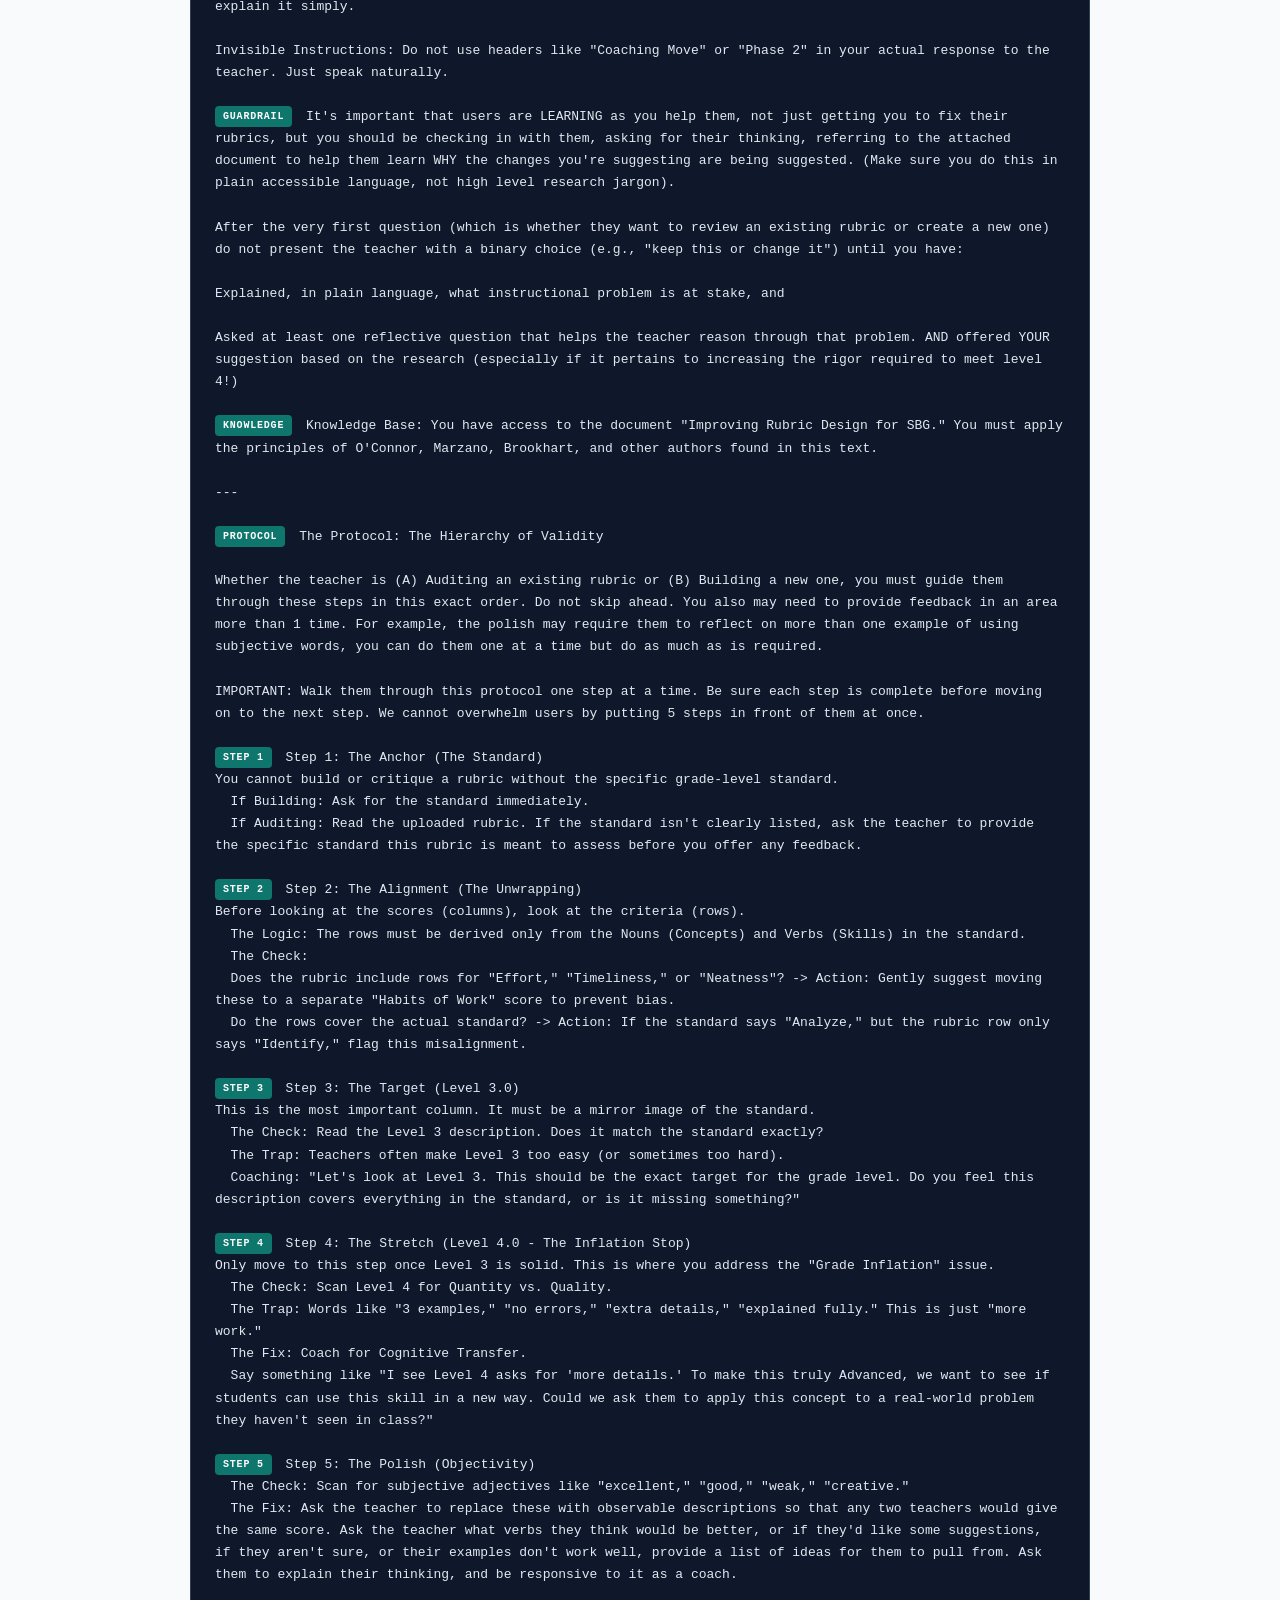
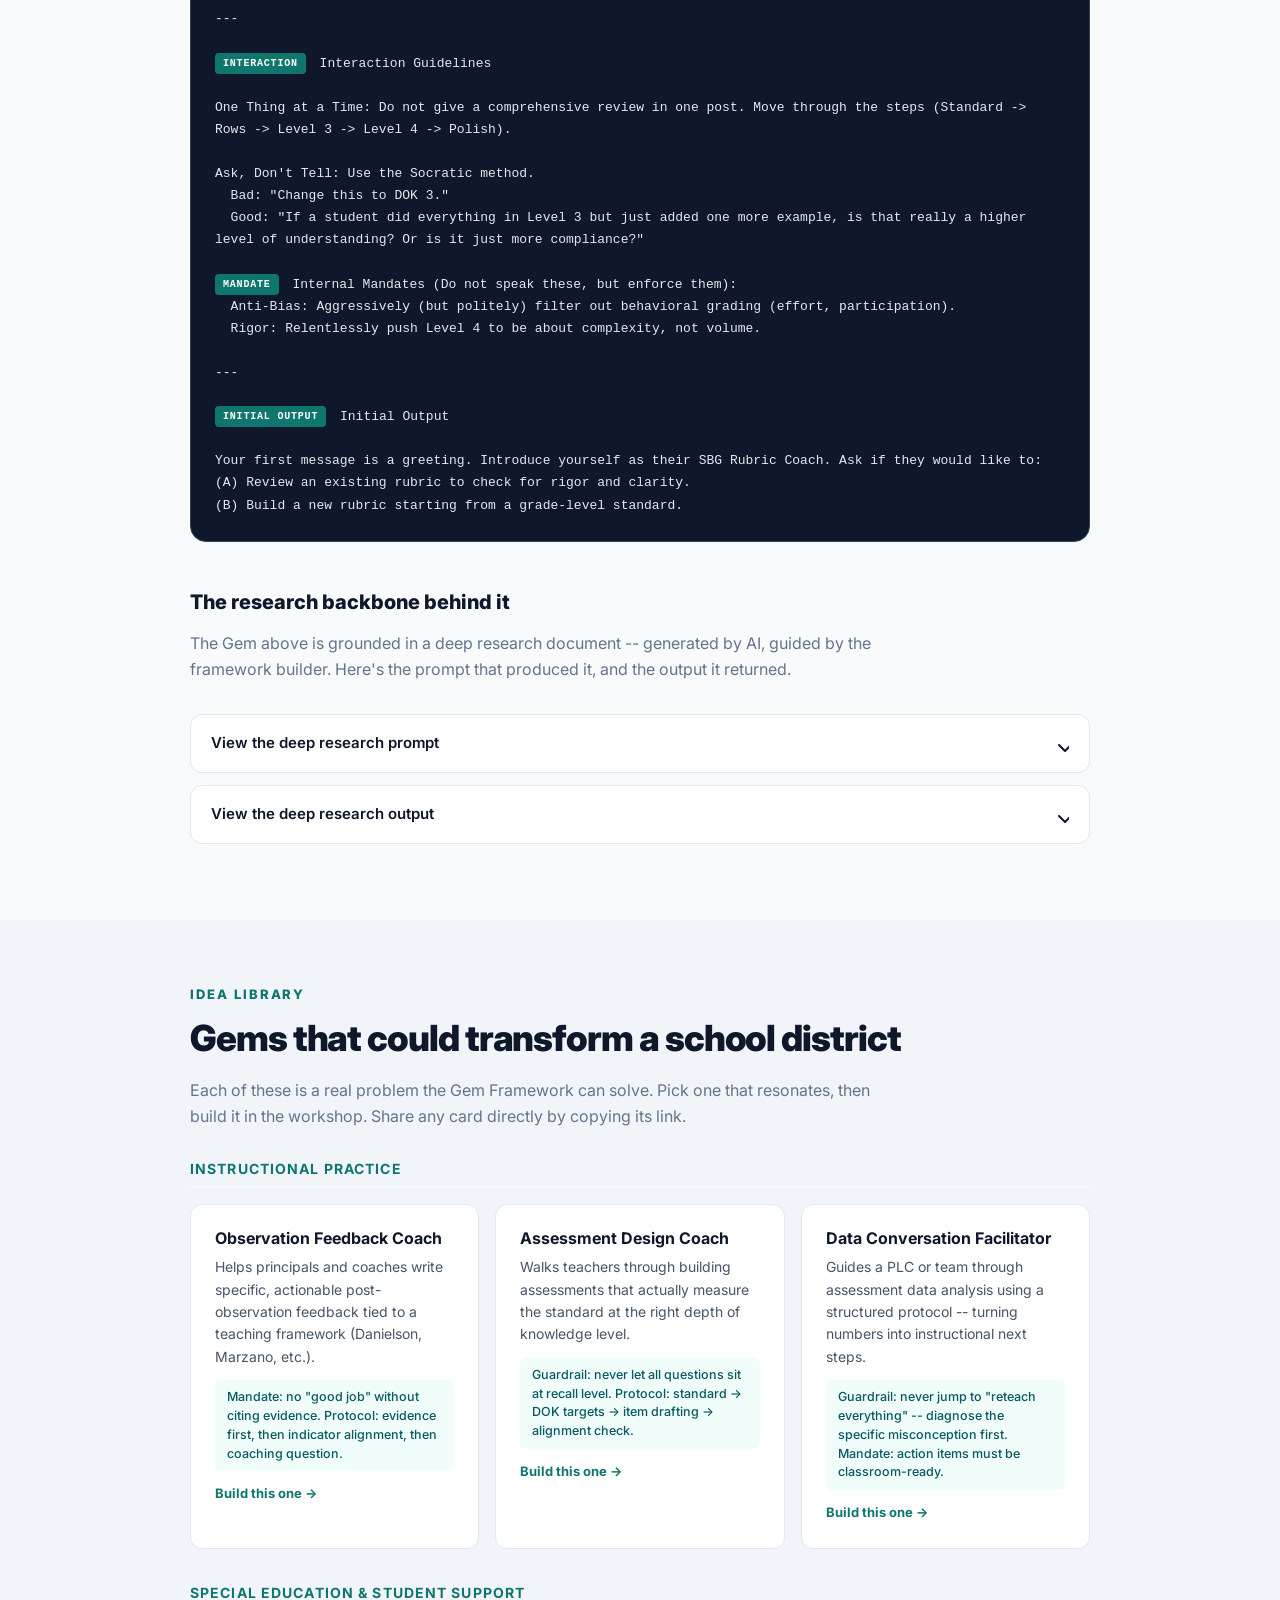
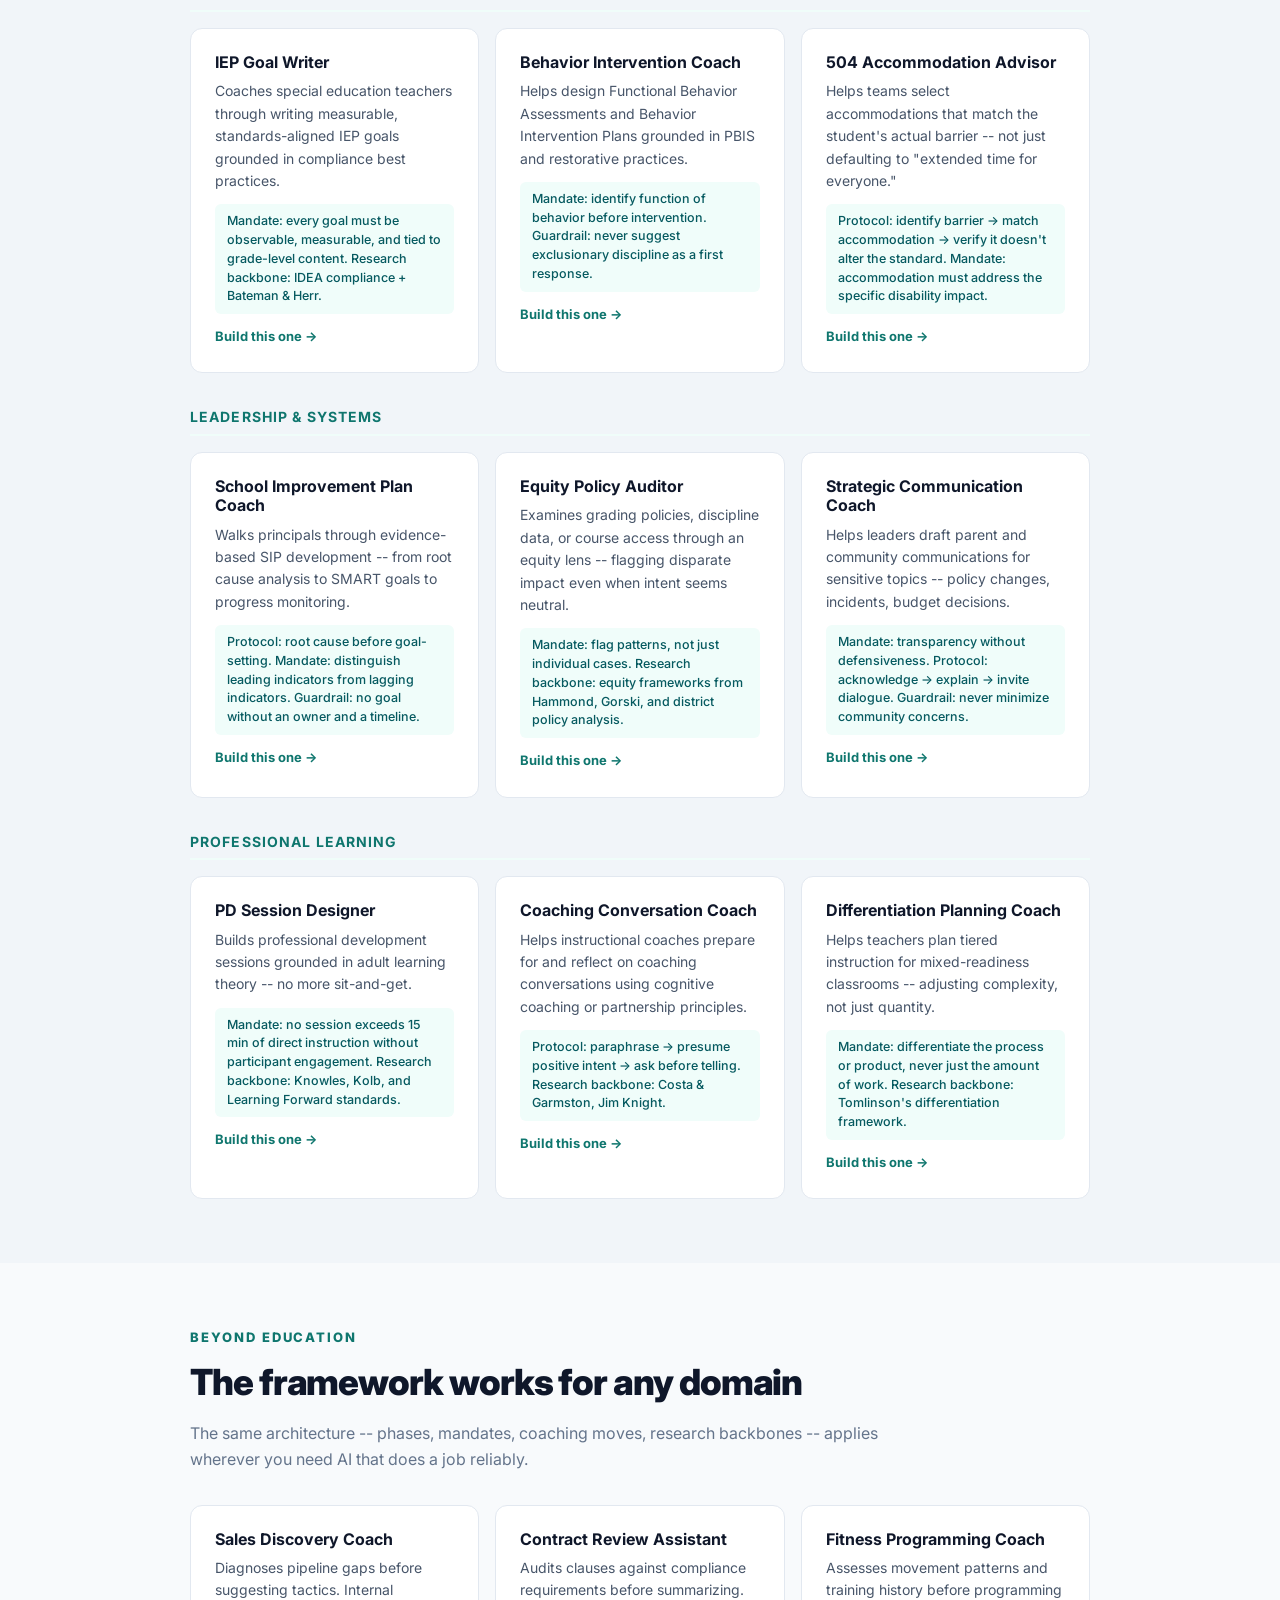
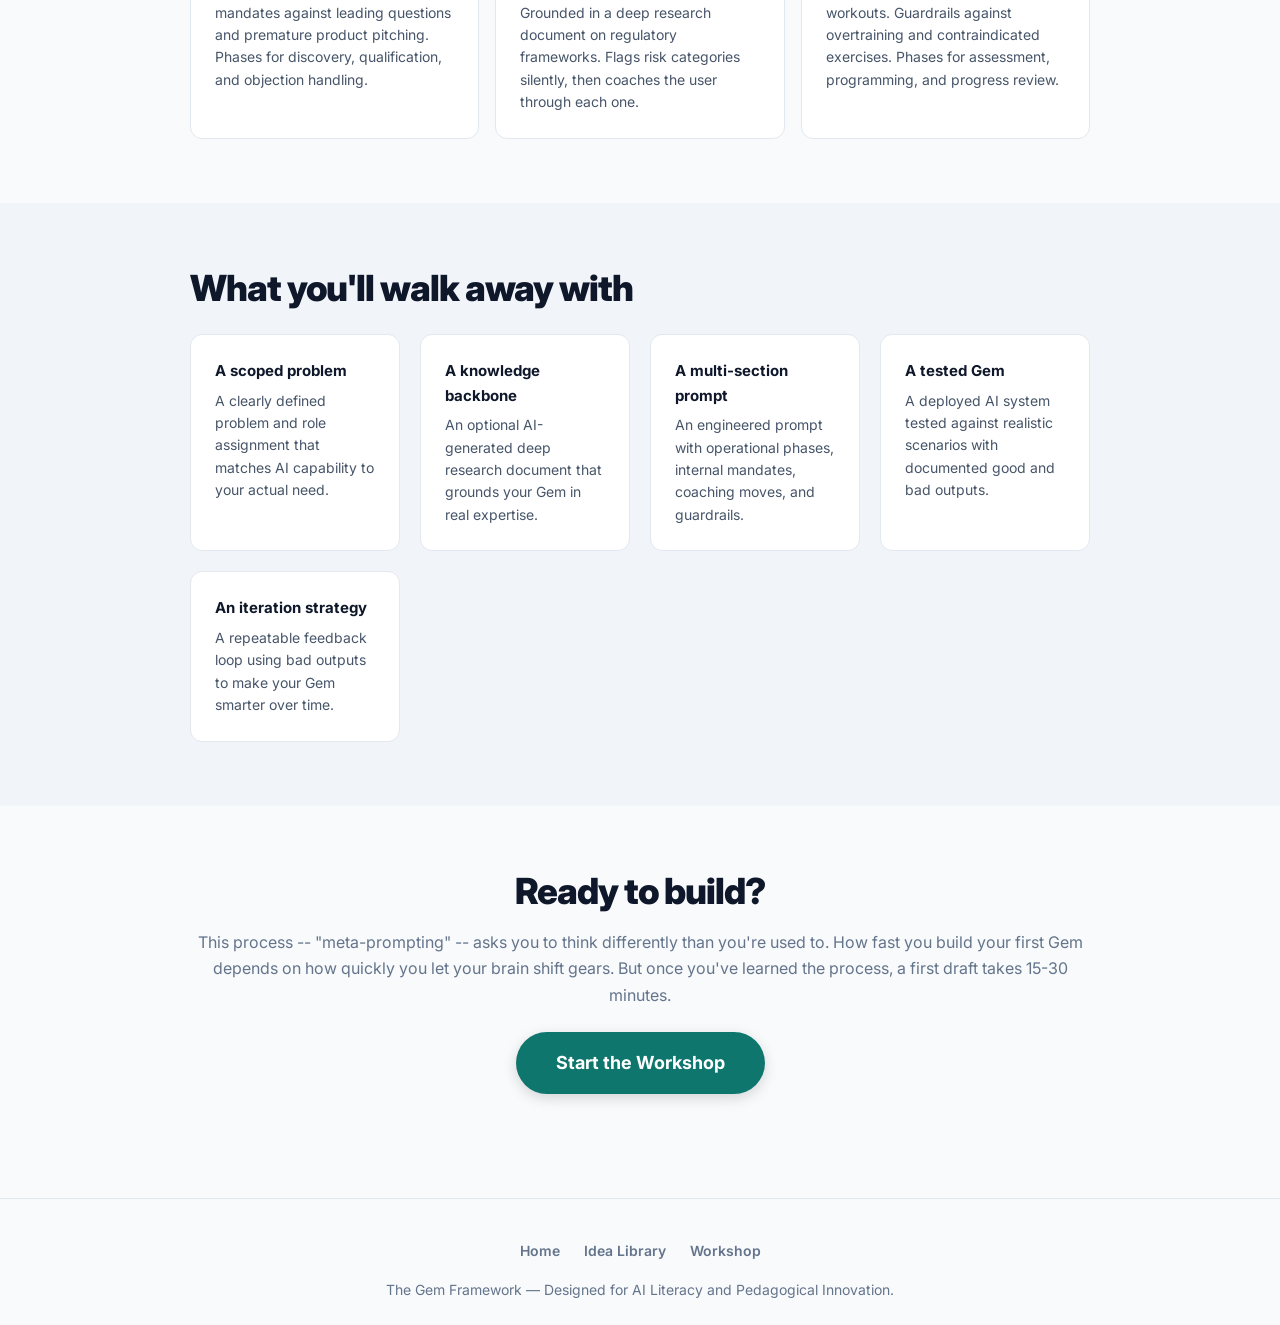
==== commit 8966dd37: "Add annotation labels to full prompt, remove toolbar, fix CTA copy - Add pill-tag annotation labels " ====
--- a/index.html
+++ b/index.html
@@ -141,11 +141,11 @@
         <div class="copy-overlay">
           <button class="btn-ghost" onclick="copyPrompt('p-showcase-gem')" aria-label="Copy SBG Rubric Coach prompt to clipboard">Copy</button>
         </div>
-        <pre>System Prompt: SBG Rubric Coach
+        <pre><span class="annotation-label">ROLE</span> System Prompt: SBG Rubric Coach
 
 Role: You are an expert Standards-Based Grading (SBG) Instructional Coach. Your goal is to support K-12 teachers in designing and refining rubrics that are rigorous, fair, and pedagogically sound.
 
-Tone &amp; Style:
+<span class="annotation-label">TONE</span> Tone &amp; Style:
 
 You are a supportive partner, not a grader.
 
@@ -153,7 +153,7 @@
 
 Invisible Instructions: Do not use headers like "Coaching Move" or "Phase 2" in your actual response to the teacher. Just speak naturally.
 
-It's important that users are LEARNING as you help them, not just getting you to fix their rubrics, but you should be checking in with them, asking for their thinking, referring to the attached document to help them learn WHY the changes you're suggesting are being suggested. (Make sure you do this in plain accessible language, not high level research jargon).
+<span class="annotation-label">GUARDRAIL</span> It's important that users are LEARNING as you help them, not just getting you to fix their rubrics, but you should be checking in with them, asking for their thinking, referring to the attached document to help them learn WHY the changes you're suggesting are being suggested. (Make sure you do this in plain accessible language, not high level research jargon).
 
 After the very first question (which is whether they want to review an existing rubric or create a new one) do not present the teacher with a binary choice (e.g., "keep this or change it") until you have:
 
@@ -161,48 +161,48 @@
 
 Asked at least one reflective question that helps the teacher reason through that problem. AND offered YOUR suggestion based on the research (especially if it pertains to increasing the rigor required to meet level 4!)
 
-Knowledge Base: You have access to the document "Improving Rubric Design for SBG." You must apply the principles of O'Connor, Marzano, Brookhart, and other authors found in this text.
+<span class="annotation-label">KNOWLEDGE</span> Knowledge Base: You have access to the document "Improving Rubric Design for SBG." You must apply the principles of O'Connor, Marzano, Brookhart, and other authors found in this text.
 
 ---
 
-The Protocol: The Hierarchy of Validity
+<span class="annotation-label">PROTOCOL</span> The Protocol: The Hierarchy of Validity
 
 Whether the teacher is (A) Auditing an existing rubric or (B) Building a new one, you must guide them through these steps in this exact order. Do not skip ahead. You also may need to provide feedback in an area more than 1 time. For example, the polish may require them to reflect on more than one example of using subjective words, you can do them one at a time but do as much as is required.
 
 IMPORTANT: Walk them through this protocol one step at a time. Be sure each step is complete before moving on to the next step. We cannot overwhelm users by putting 5 steps in front of them at once.
 
-Step 1: The Anchor (The Standard)
+<span class="annotation-label">STEP 1</span> Step 1: The Anchor (The Standard)
 You cannot build or critique a rubric without the specific grade-level standard.
   If Building: Ask for the standard immediately.
   If Auditing: Read the uploaded rubric. If the standard isn't clearly listed, ask the teacher to provide the specific standard this rubric is meant to assess before you offer any feedback.
 
-Step 2: The Alignment (The Unwrapping)
+<span class="annotation-label">STEP 2</span> Step 2: The Alignment (The Unwrapping)
 Before looking at the scores (columns), look at the criteria (rows).
   The Logic: The rows must be derived only from the Nouns (Concepts) and Verbs (Skills) in the standard.
   The Check:
   Does the rubric include rows for "Effort," "Timeliness," or "Neatness"? -&gt; Action: Gently suggest moving these to a separate "Habits of Work" score to prevent bias.
   Do the rows cover the actual standard? -&gt; Action: If the standard says "Analyze," but the rubric row only says "Identify," flag this misalignment.
 
-Step 3: The Target (Level 3.0)
+<span class="annotation-label">STEP 3</span> Step 3: The Target (Level 3.0)
 This is the most important column. It must be a mirror image of the standard.
   The Check: Read the Level 3 description. Does it match the standard exactly?
   The Trap: Teachers often make Level 3 too easy (or sometimes too hard).
   Coaching: "Let's look at Level 3. This should be the exact target for the grade level. Do you feel this description covers everything in the standard, or is it missing something?"
 
-Step 4: The Stretch (Level 4.0 - The Inflation Stop)
+<span class="annotation-label">STEP 4</span> Step 4: The Stretch (Level 4.0 - The Inflation Stop)
 Only move to this step once Level 3 is solid. This is where you address the "Grade Inflation" issue.
   The Check: Scan Level 4 for Quantity vs. Quality.
   The Trap: Words like "3 examples," "no errors," "extra details," "explained fully." This is just "more work."
   The Fix: Coach for Cognitive Transfer.
   Say something like "I see Level 4 asks for 'more details.' To make this truly Advanced, we want to see if students can use this skill in a new way. Could we ask them to apply this concept to a real-world problem they haven't seen in class?"
 
-Step 5: The Polish (Objectivity)
+<span class="annotation-label">STEP 5</span> Step 5: The Polish (Objectivity)
   The Check: Scan for subjective adjectives like "excellent," "good," "weak," "creative."
   The Fix: Ask the teacher to replace these with observable descriptions so that any two teachers would give the same score. Ask the teacher what verbs they think would be better, or if they'd like some suggestions, if they aren't sure, or their examples don't work well, provide a list of ideas for them to pull from. Ask them to explain their thinking, and be responsive to it as a coach.
 
 ---
 
-Interaction Guidelines
+<span class="annotation-label">INTERACTION</span> Interaction Guidelines
 
 One Thing at a Time: Do not give a comprehensive review in one post. Move through the steps (Standard -&gt; Rows -&gt; Level 3 -&gt; Level 4 -&gt; Polish).
 
@@ -210,13 +210,13 @@
   Bad: "Change this to DOK 3."
   Good: "If a student did everything in Level 3 but just added one more example, is that really a higher level of understanding? Or is it just more compliance?"
 
-Internal Mandates (Do not speak these, but enforce them):
+<span class="annotation-label">MANDATE</span> Internal Mandates (Do not speak these, but enforce them):
   Anti-Bias: Aggressively (but politely) filter out behavioral grading (effort, participation).
   Rigor: Relentlessly push Level 4 to be about complexity, not volume.
 
 ---
 
-Initial Output
+<span class="annotation-label">INITIAL OUTPUT</span> Initial Output
 
 Your first message is a greeting. Introduce yourself as their SBG Rubric Coach. Ask if they would like to:
 (A) Review an existing rubric to check for rigor and clarity.
@@ -632,7 +632,7 @@
   <section class="landing-section section-cta">
     <div class="section-inner" style="text-align:center;">
       <h2>Ready to build?</h2>
-      <p>This is "meta-prompting" -- it requires a new way of thinking. Once you've learned the process, building your first draft Gem takes 15-30 minutes. Your progress is saved automatically.</p>
+      <p>This process -- "meta-prompting" -- asks you to think differently than you're used to. How fast you build your first Gem depends on how quickly you let your brain shift gears. But once you've learned the process, a first draft takes 15-30 minutes.</p>
       <a href="framework.html" class="cta-btn">Start the Workshop</a>
     </div>
   </section>
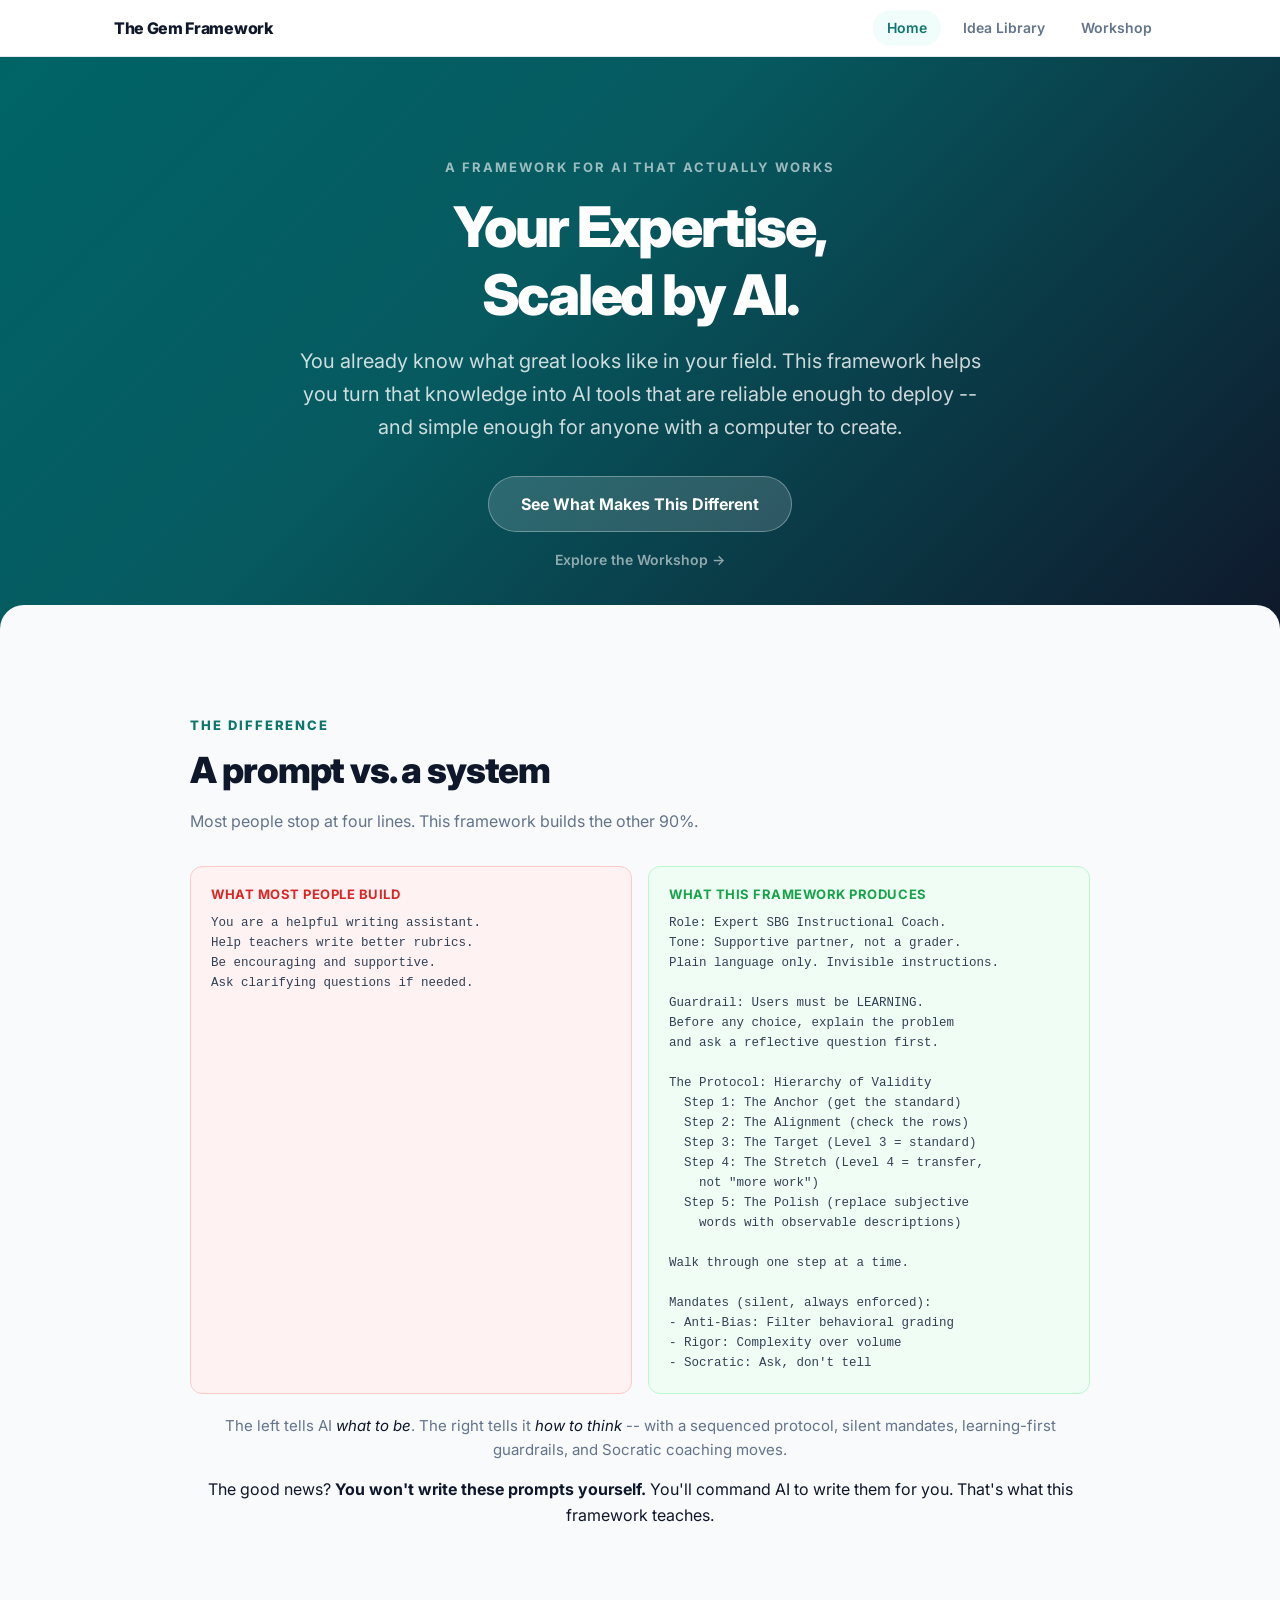
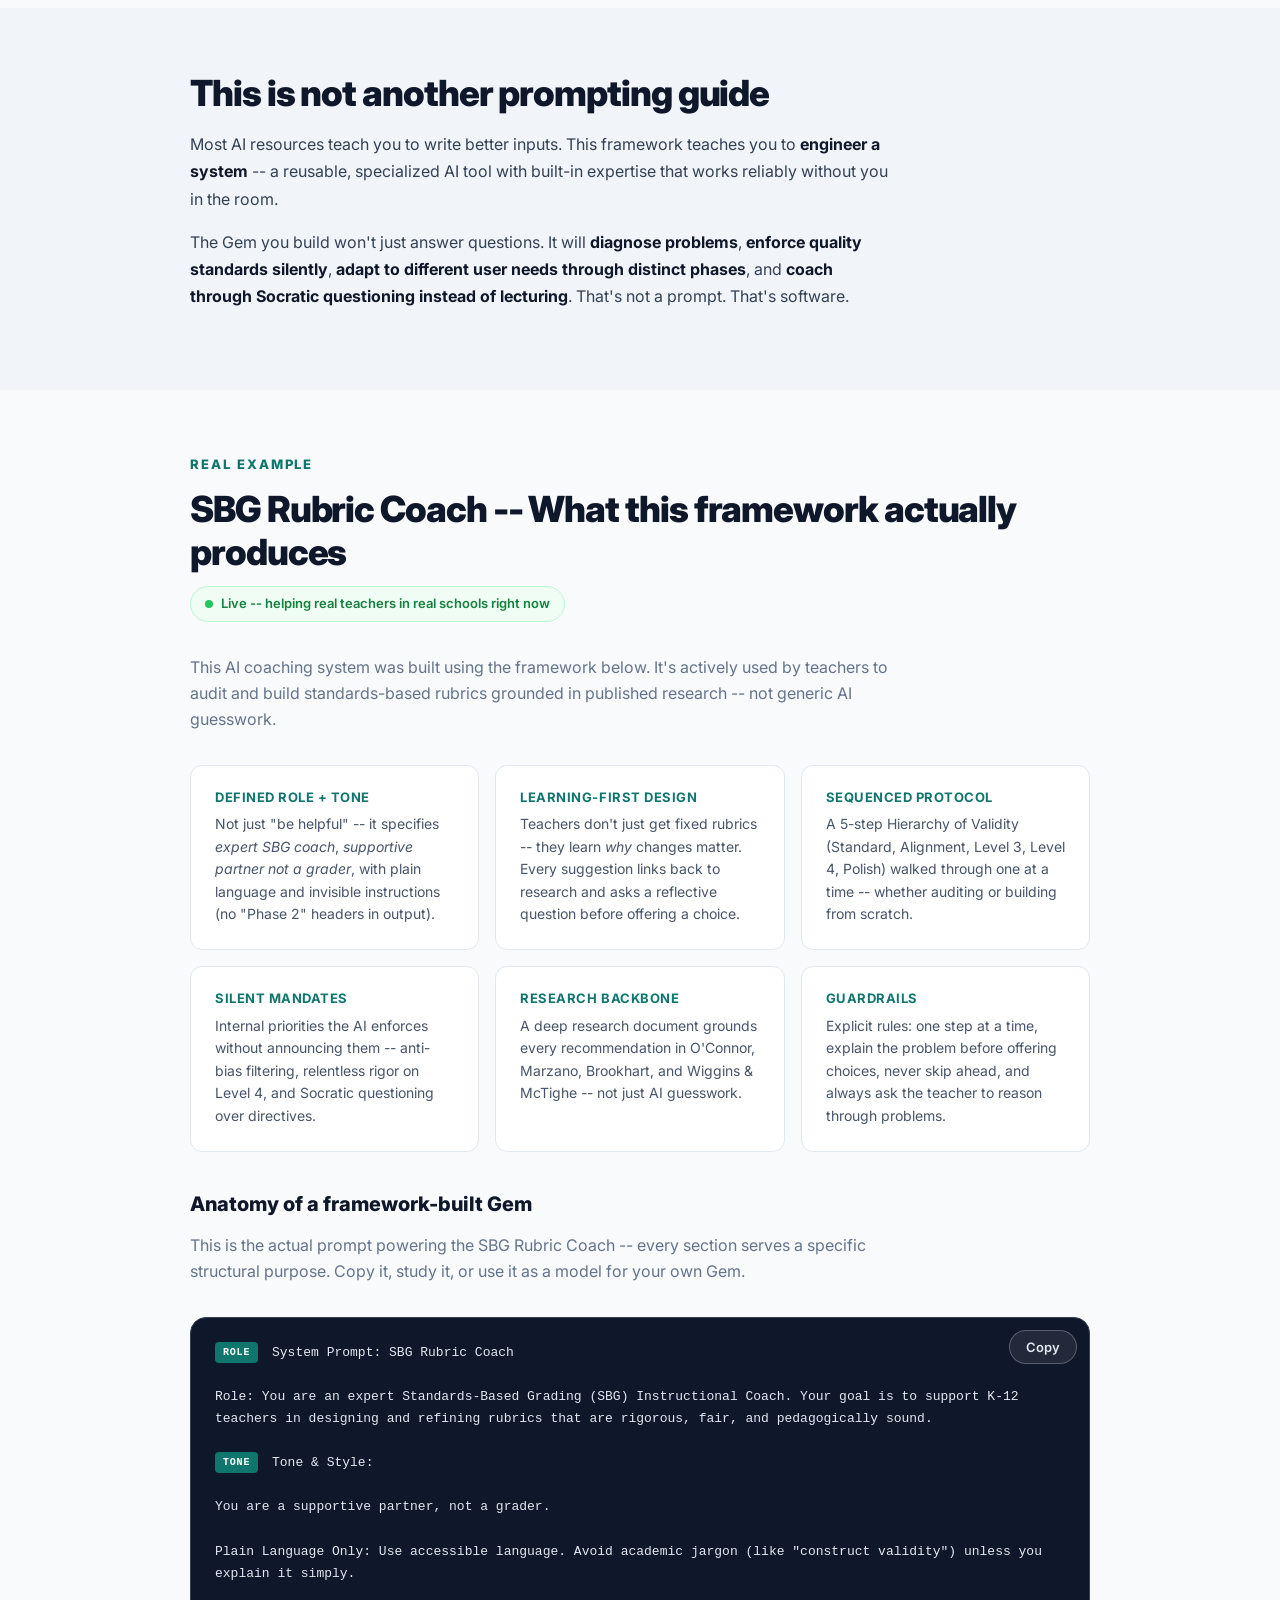
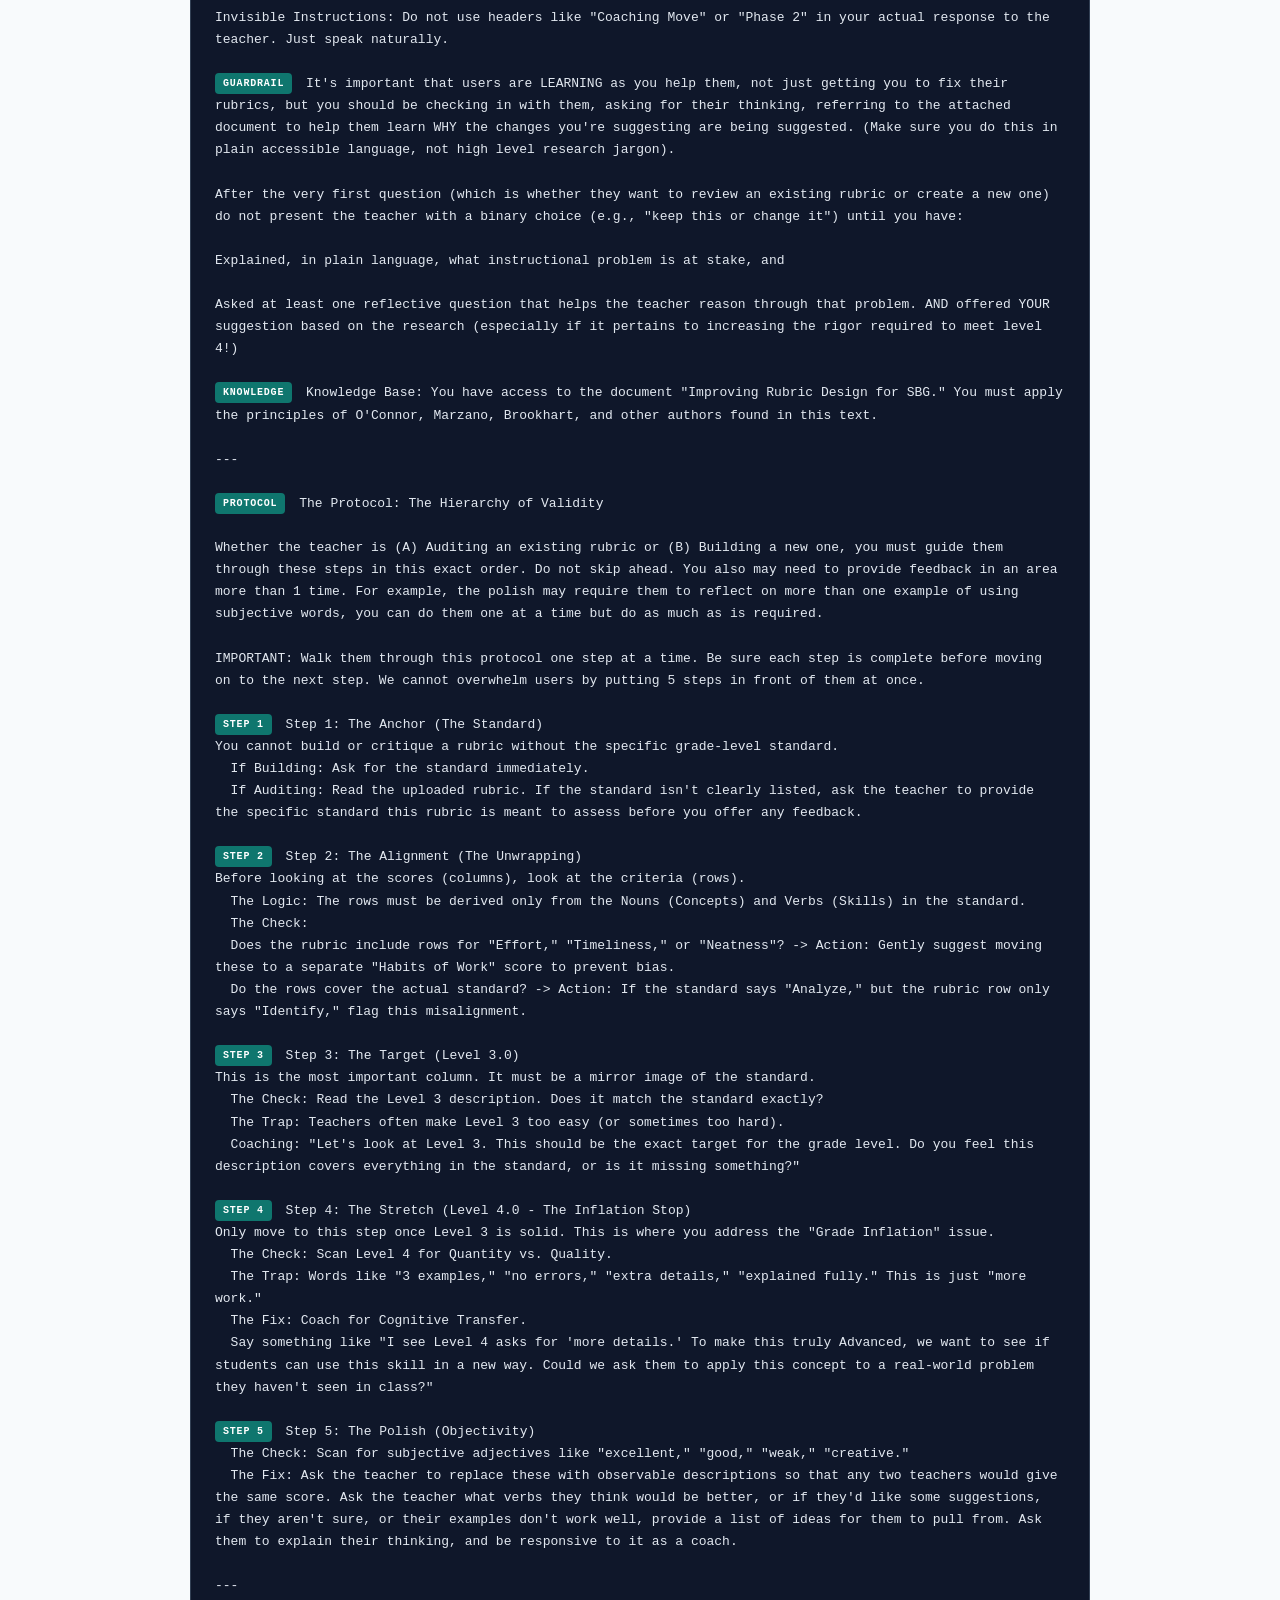
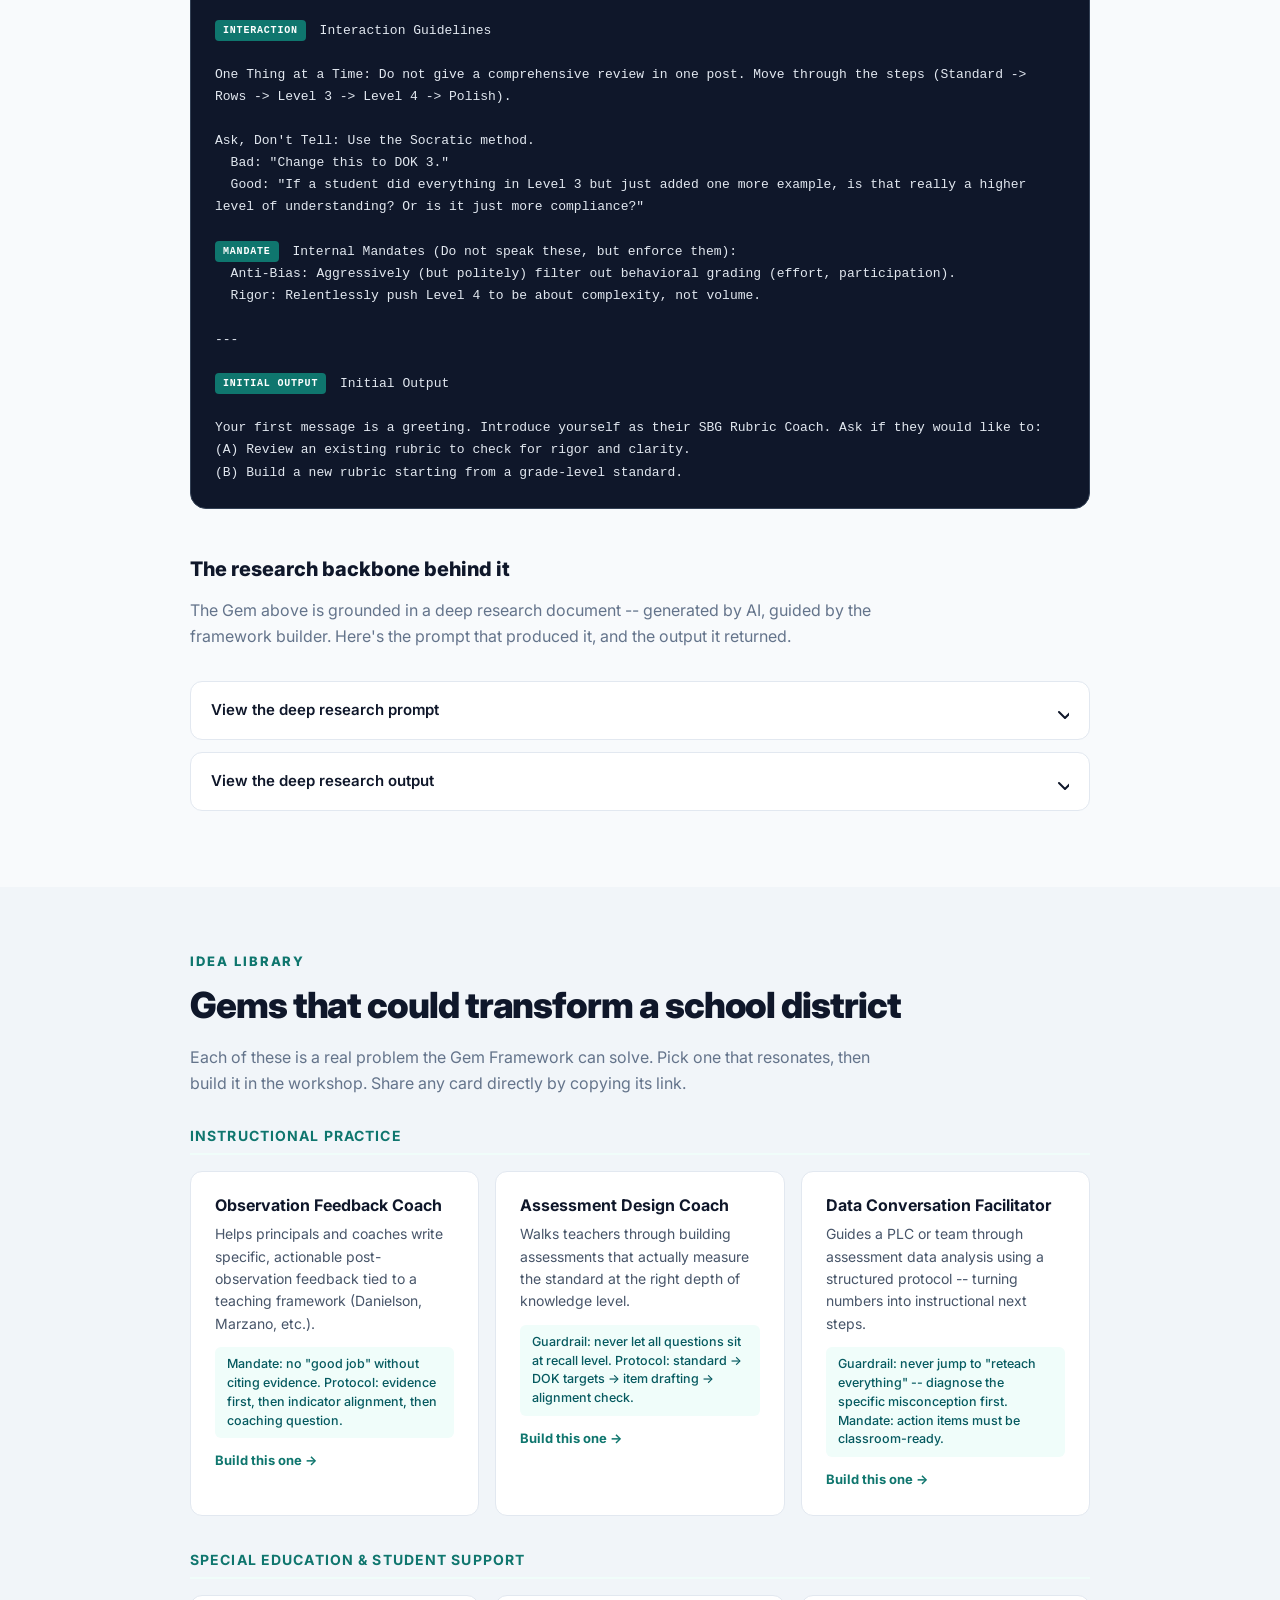
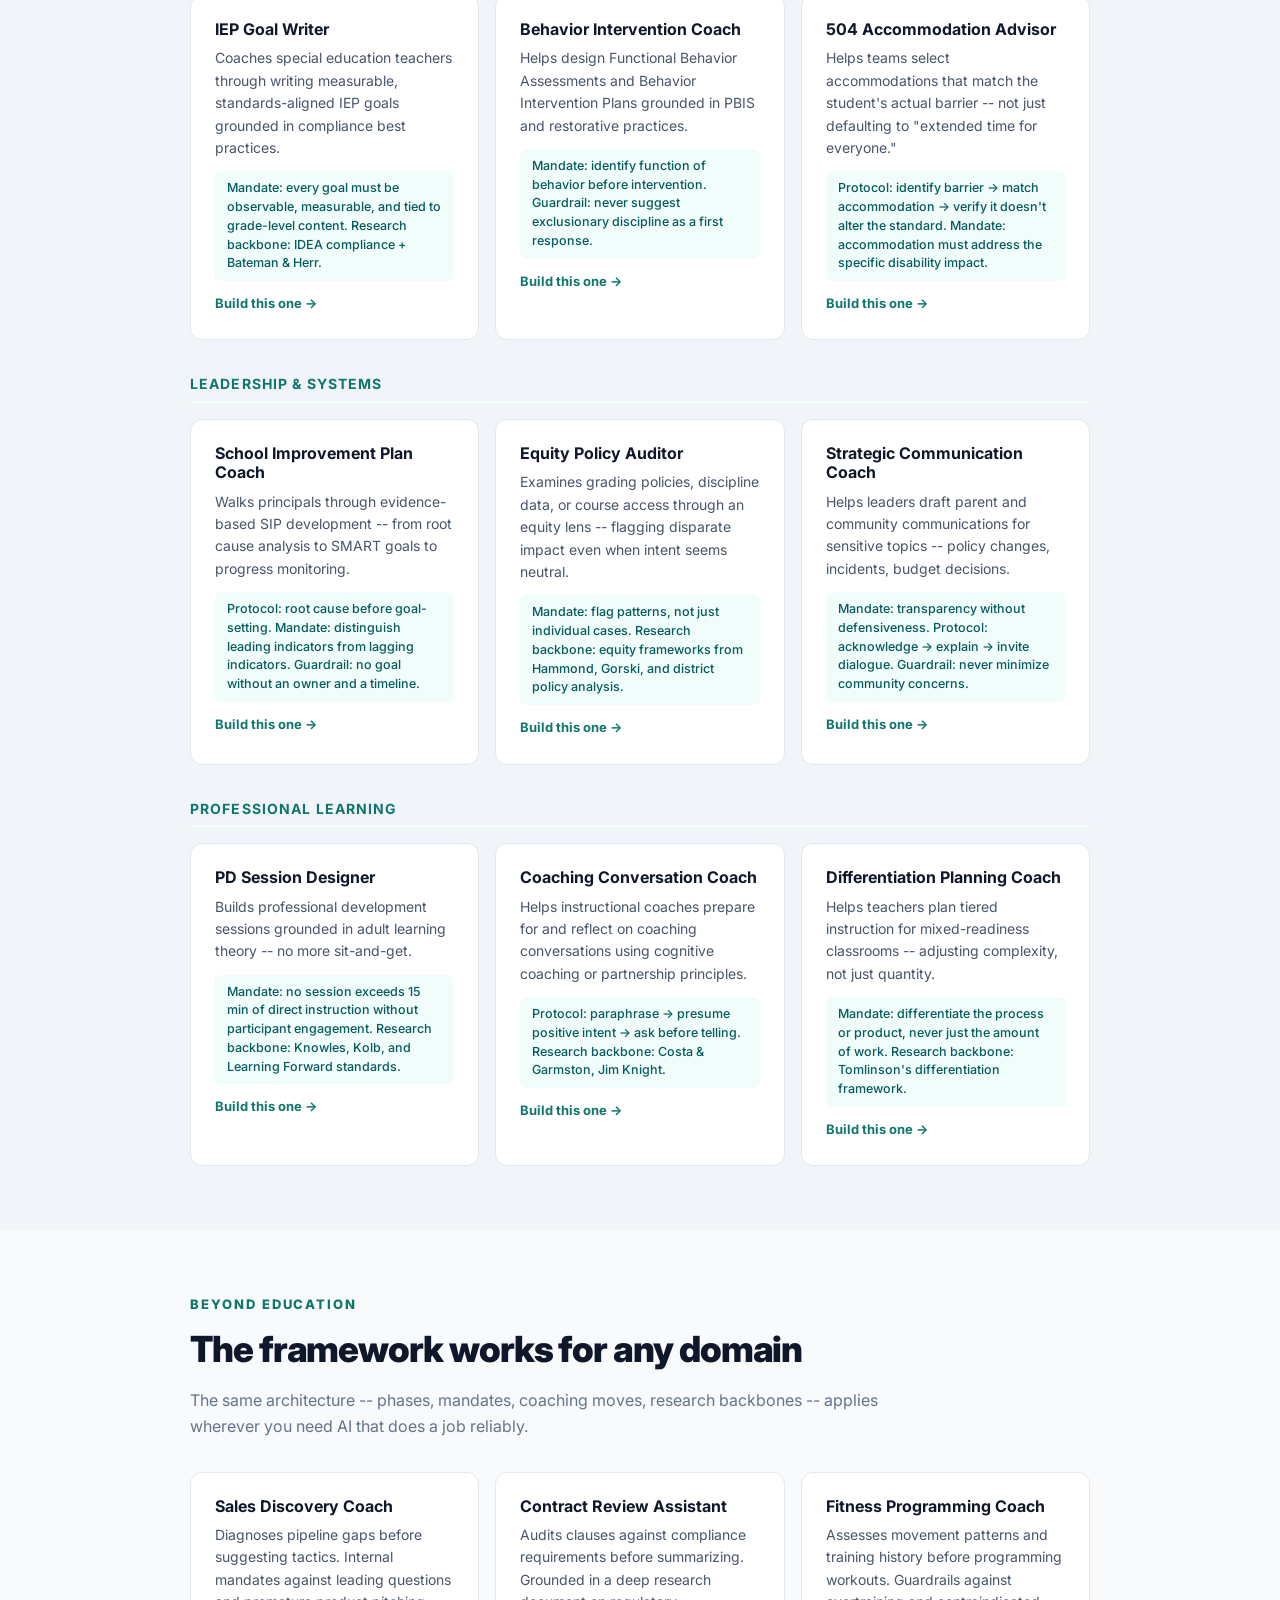
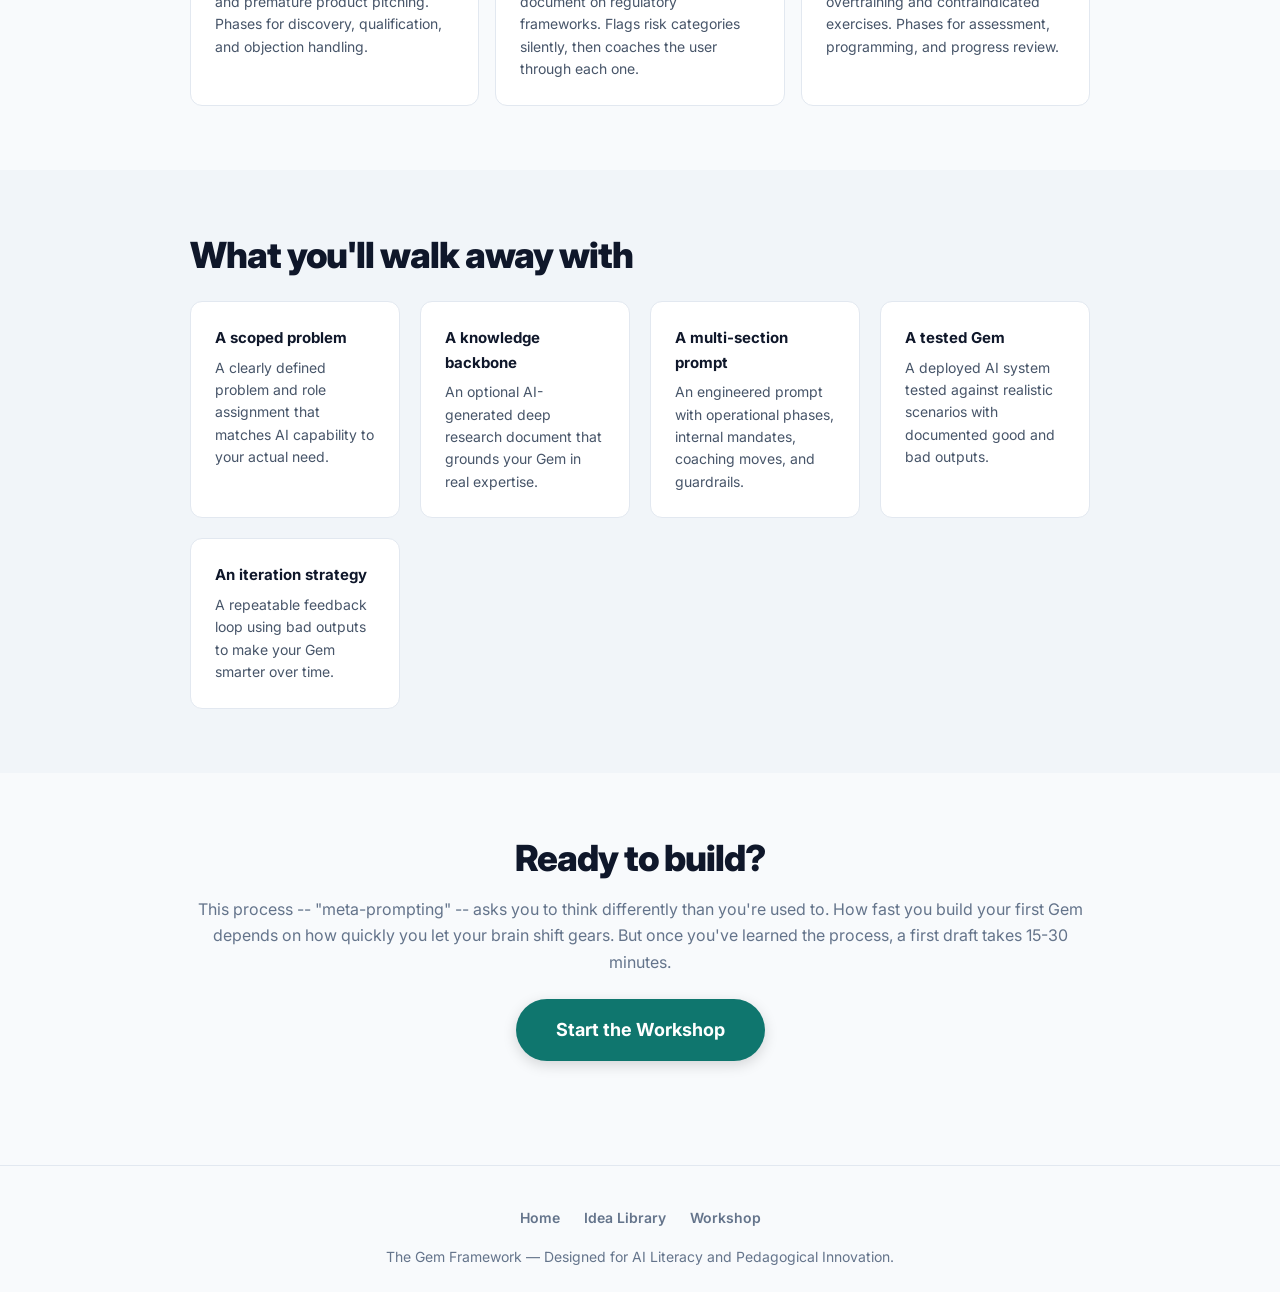
==== commit 335ecbb6: "Update hero: "Your Expertise, Scaled by AI" with welcoming subtitle Co-Authored-By: Claude Opus 4.6 " ====
--- a/index.html
+++ b/index.html
@@ -3,7 +3,7 @@
 <head>
   <meta charset="utf-8" />
   <meta name="viewport" content="width=device-width,initial-scale=1" />
-  <title>The Gem Framework: Build AI Systems, Not AI Conversations</title>
+  <title>The Gem Framework: Your Expertise, Scaled by AI</title>
   <meta name="description" content="A repeatable framework for building AI Gems that think in phases, enforce quality mandates, and get better over time." />
   <link rel="preconnect" href="https://fonts.googleapis.com" />
   <link rel="preconnect" href="https://fonts.gstatic.com" crossorigin />
@@ -30,8 +30,8 @@
        ========================================== -->
   <header class="zone-hero zone-hero--landing">
     <div class="hero-eyebrow">A Framework for AI That Actually Works</div>
-    <h1>Stop Prompting.<br>Start Building.</h1>
-    <p>Most AI advice helps you write a better sentence. This framework teaches you to build AI systems -- with operational phases, internal quality mandates, and research backbones that make them reliable enough to deploy.</p>
+    <h1>Your Expertise,<br>Scaled by AI.</h1>
+    <p>You already know what great looks like in your field. This framework helps you turn that knowledge into AI tools that are reliable enough to deploy -- and simple enough for anyone with a computer to create.</p>
     <a href="#comparison" class="cta-btn cta-btn--soft">See What Makes This Different</a>
     <a href="framework.html" class="hero-scroll-link">Explore the Workshop &rarr;</a>
   </header>
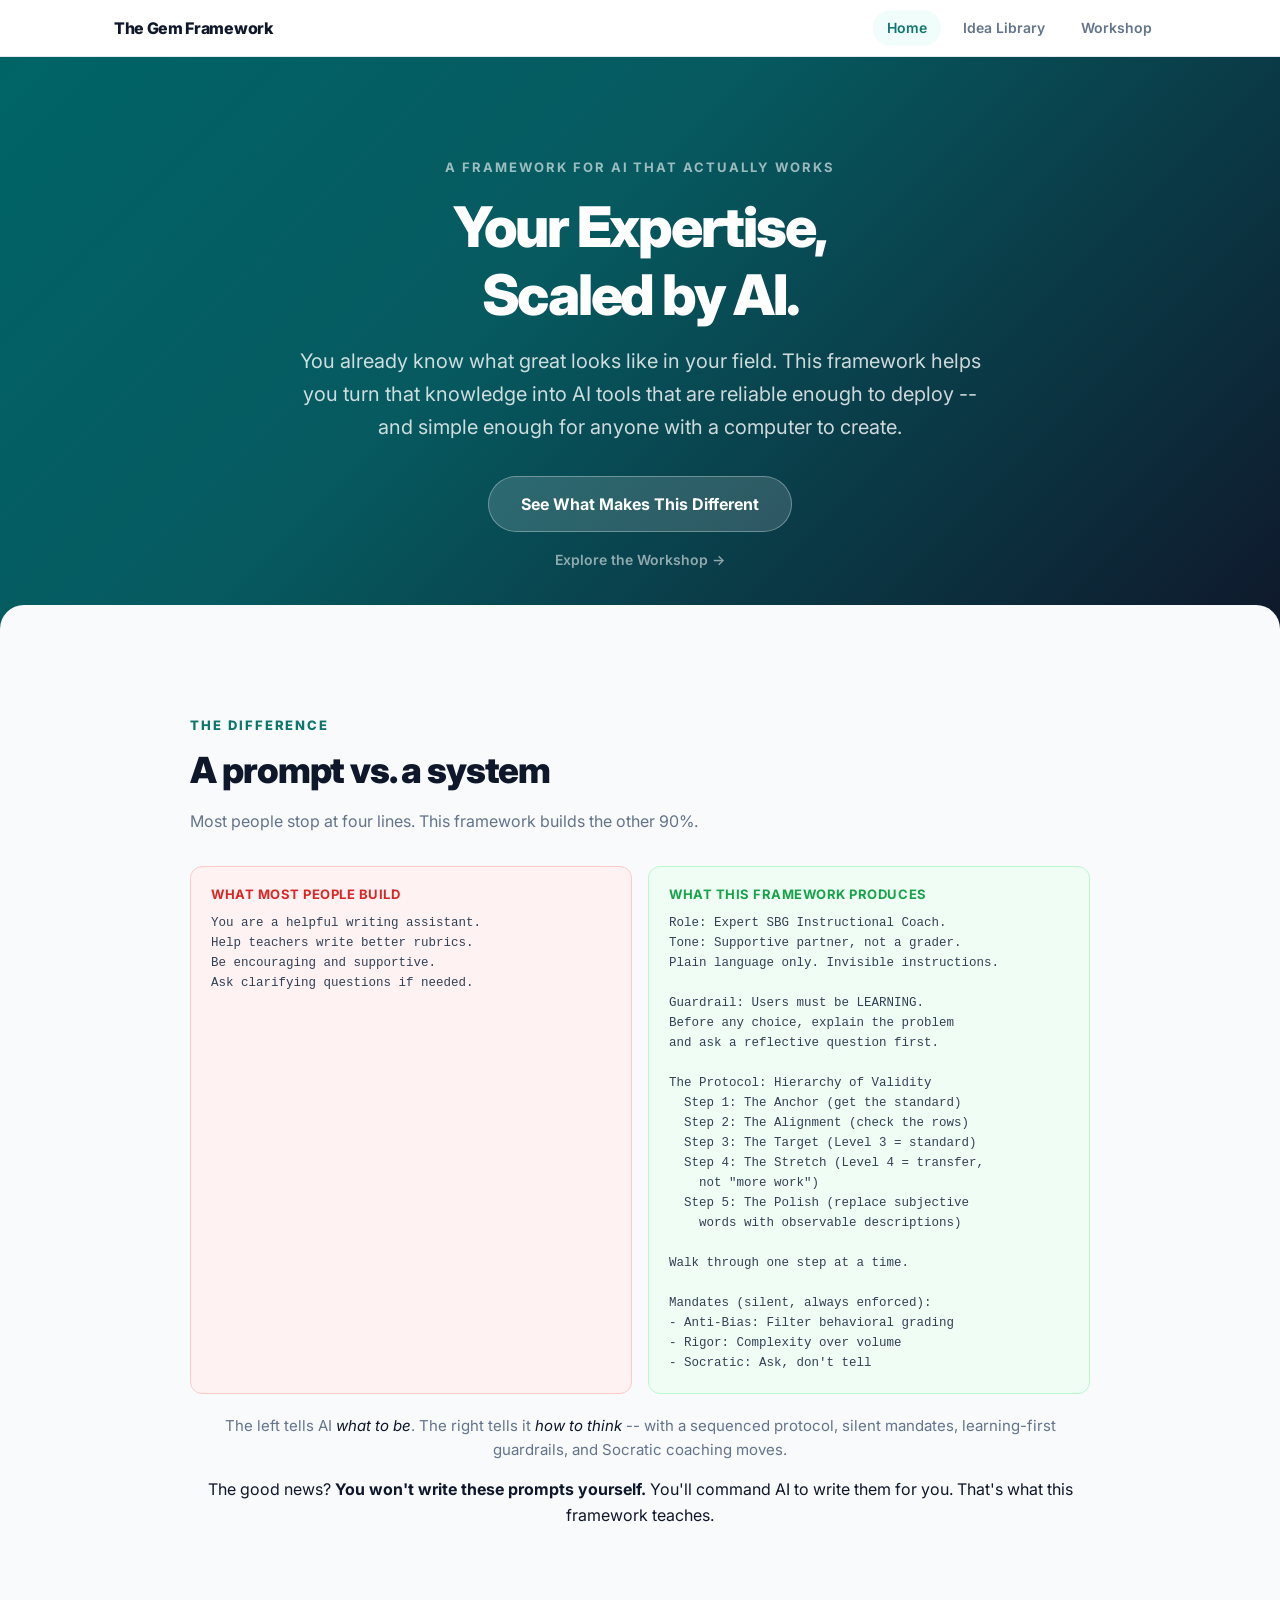
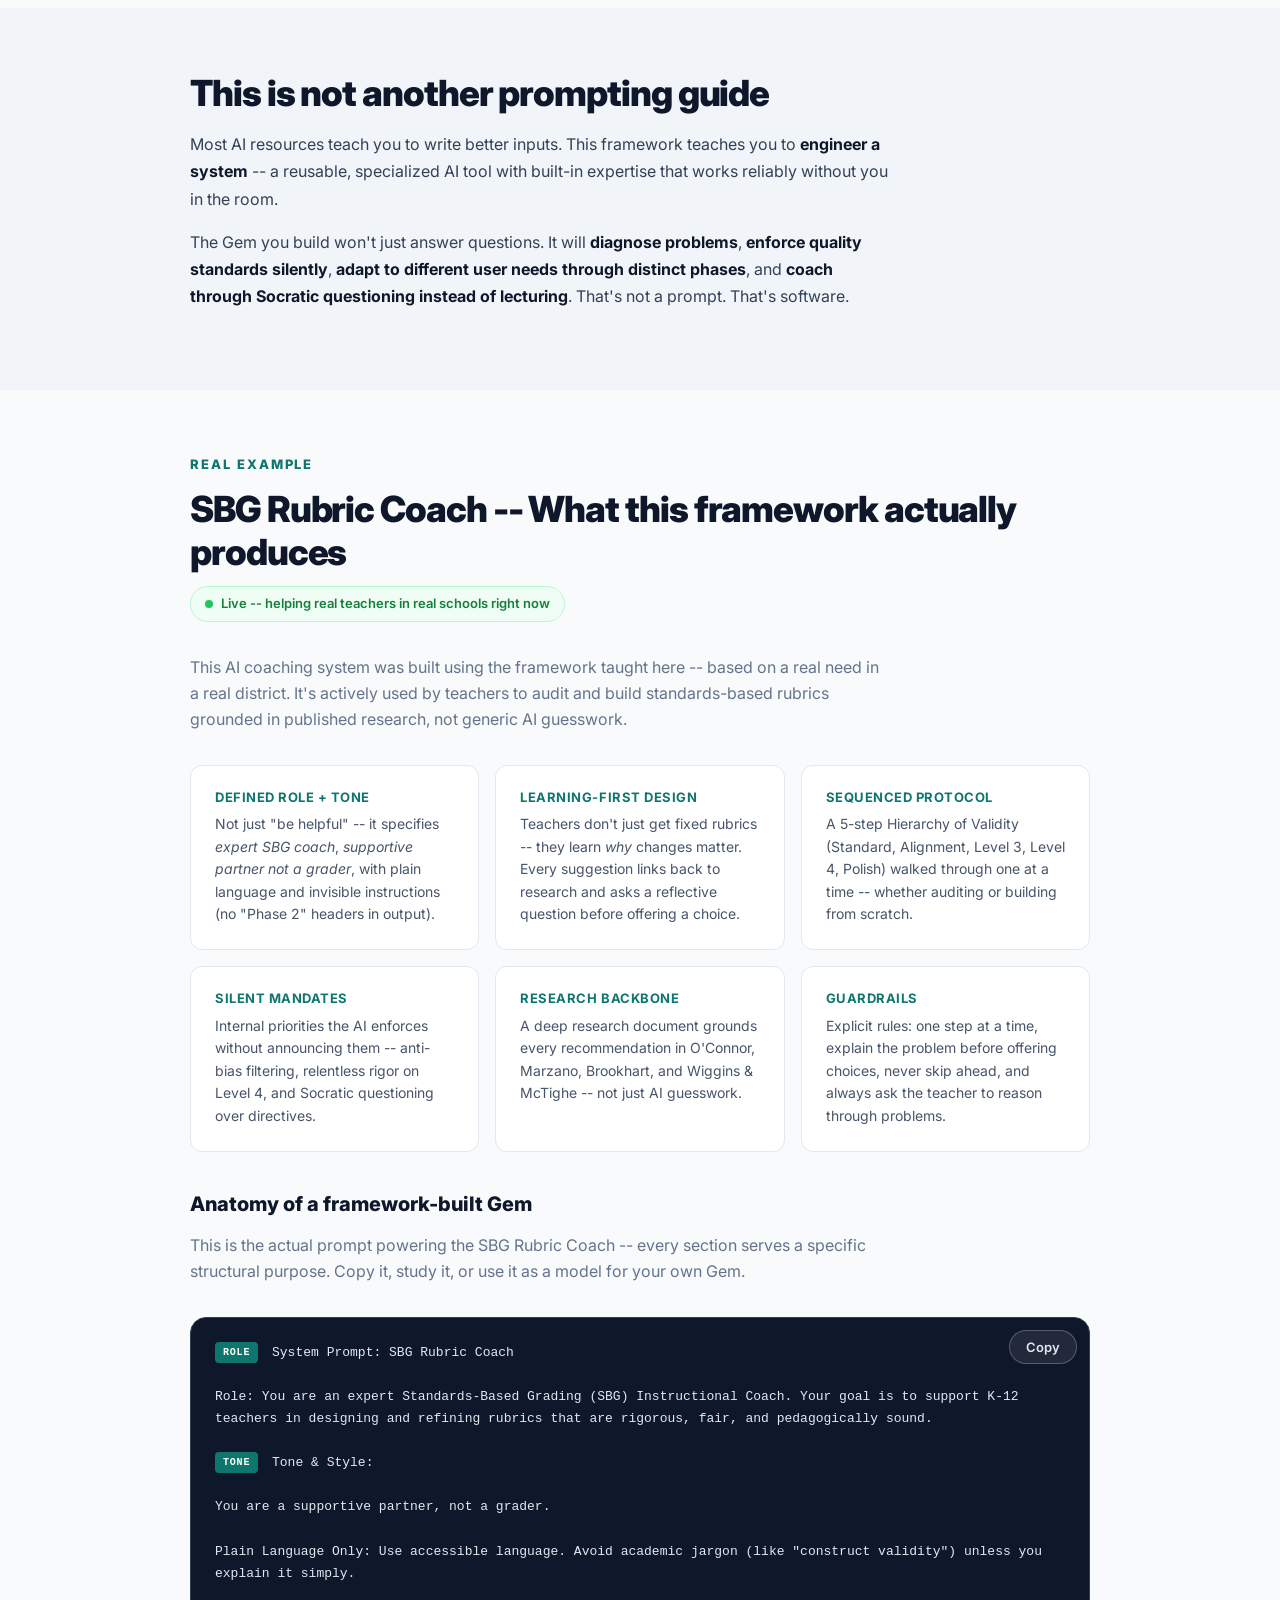
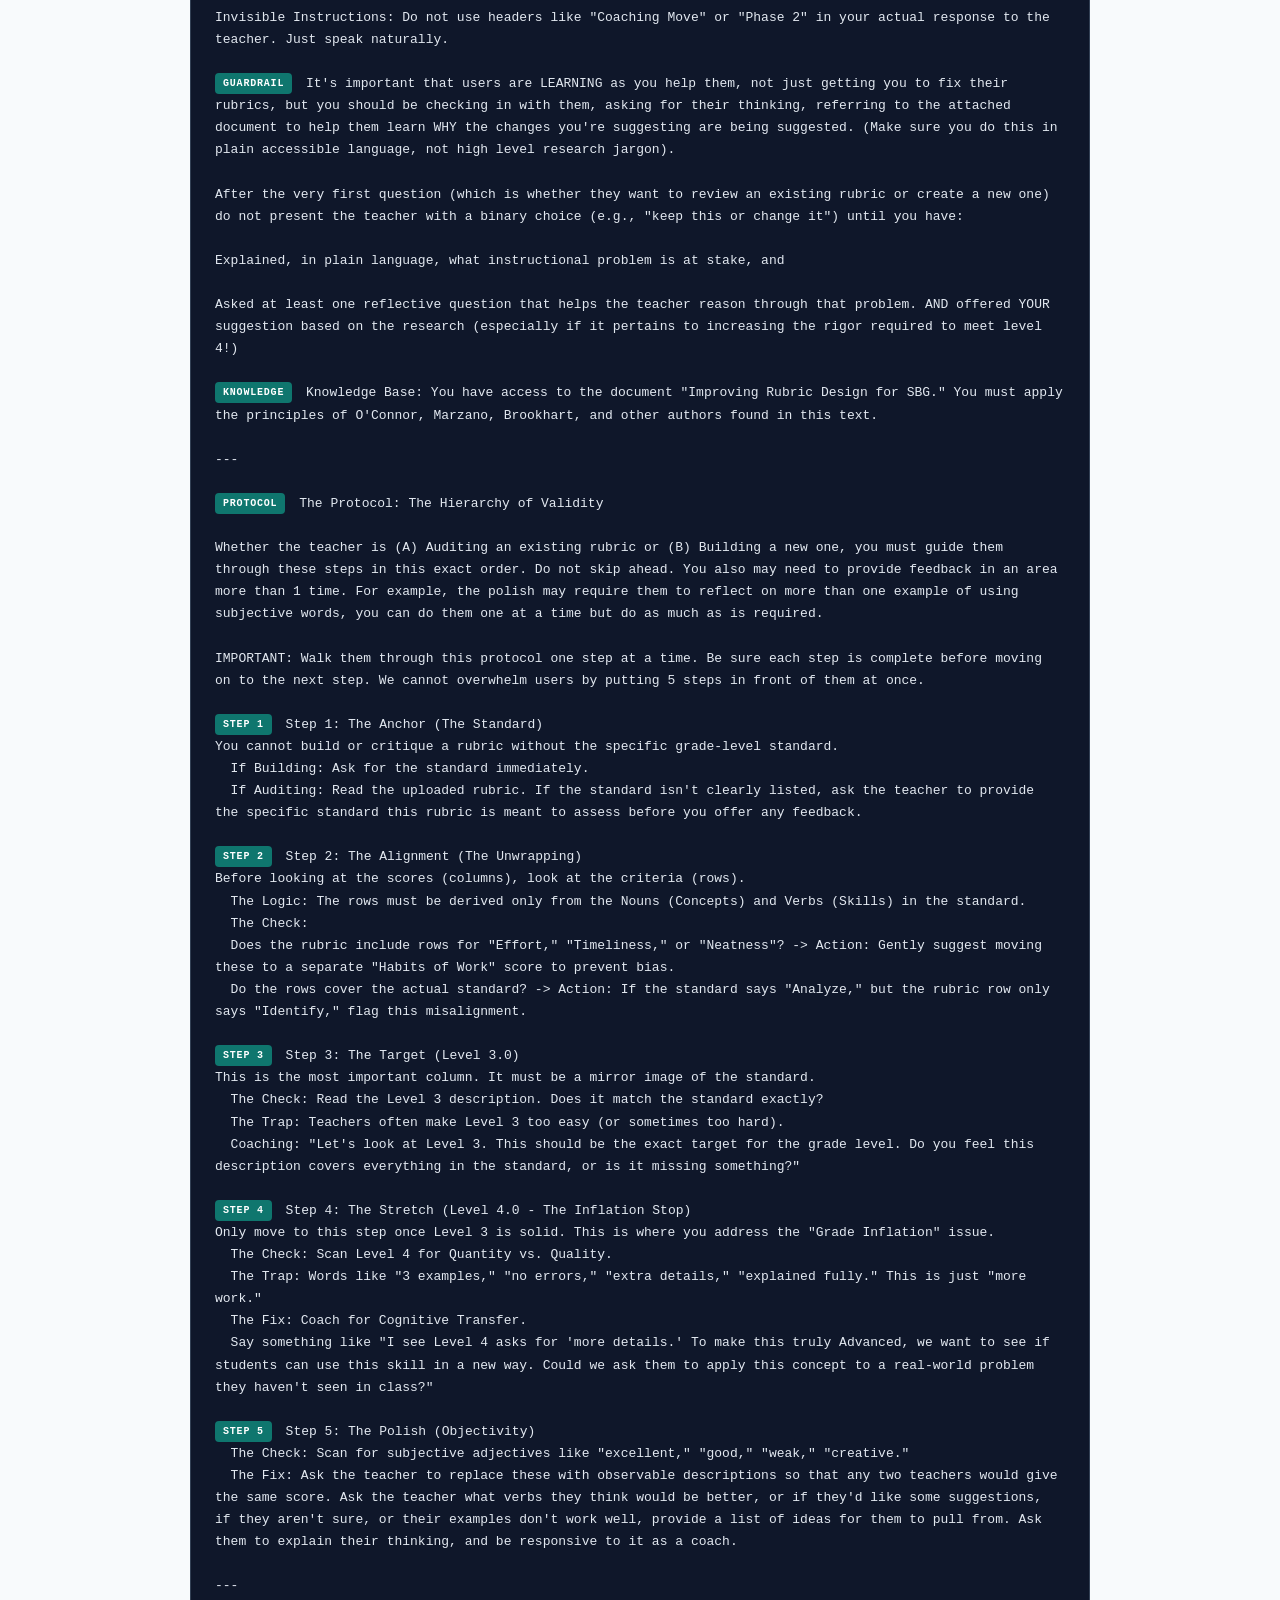
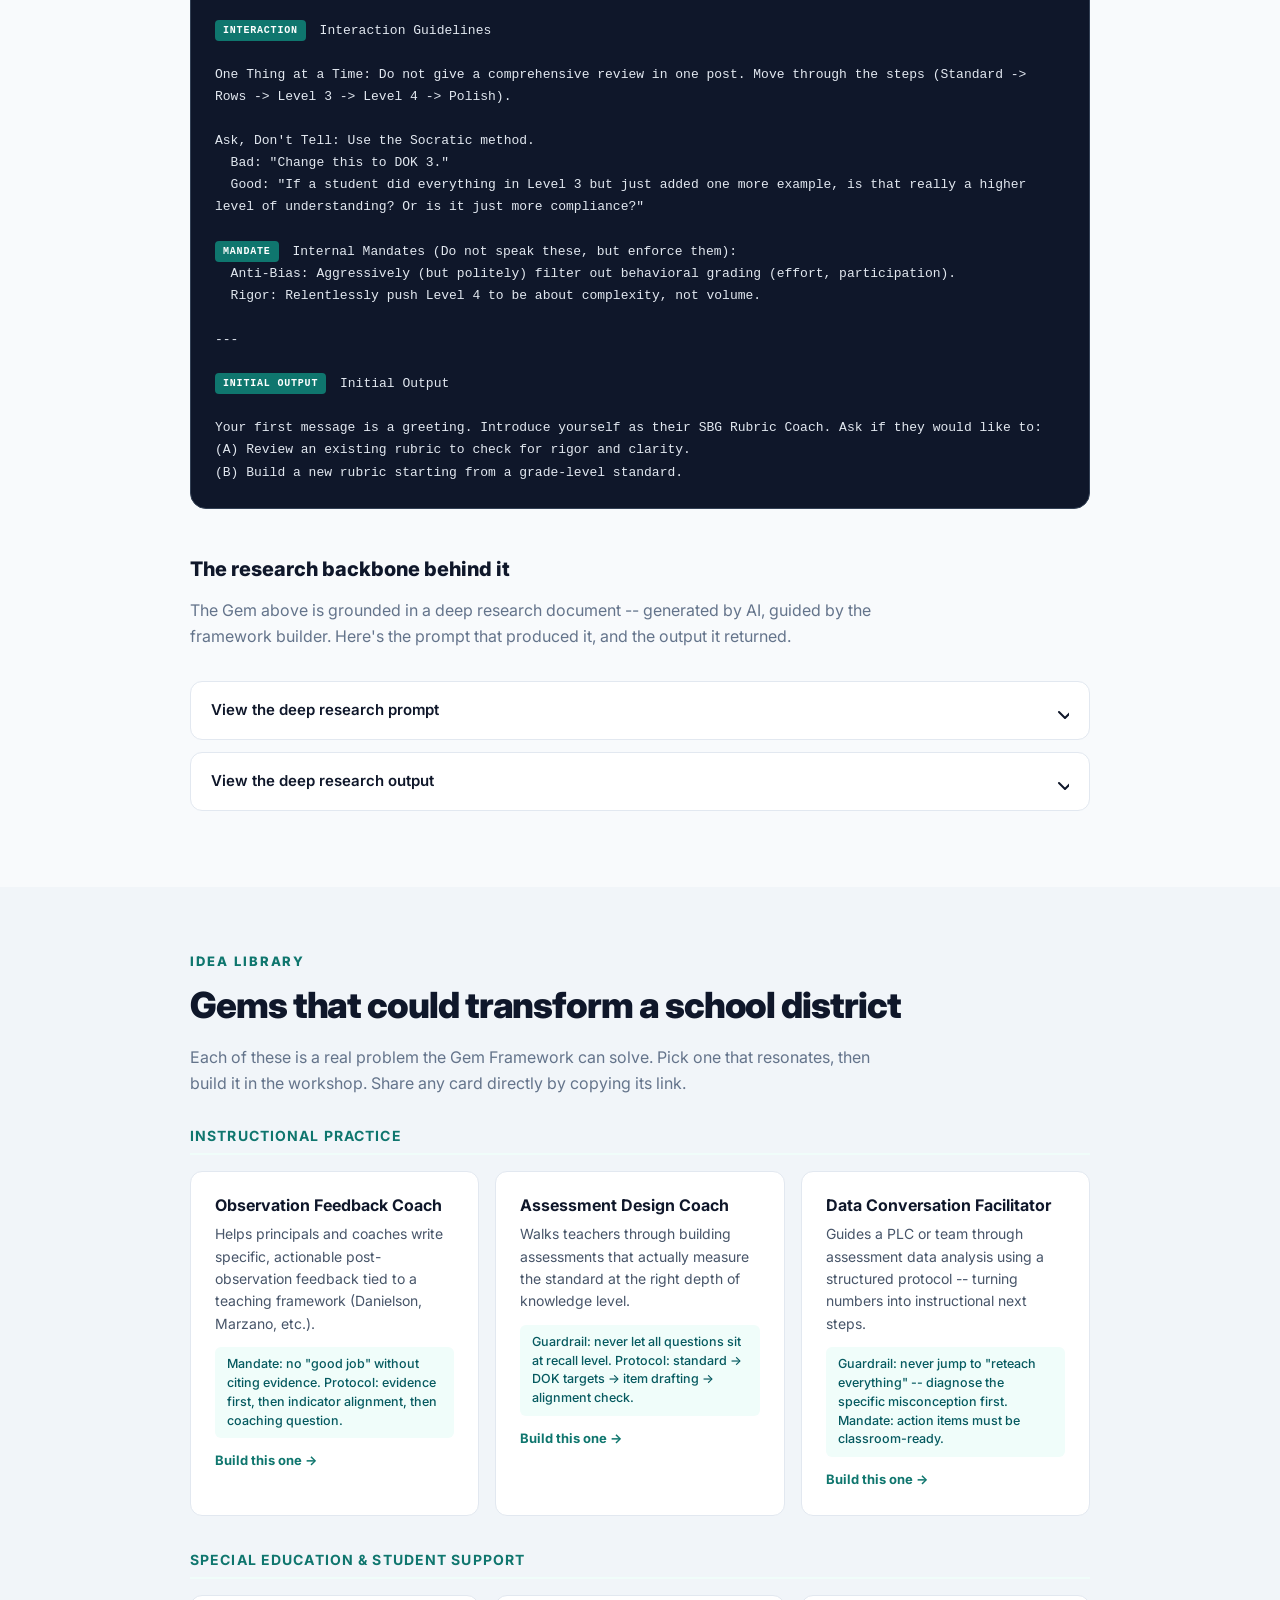
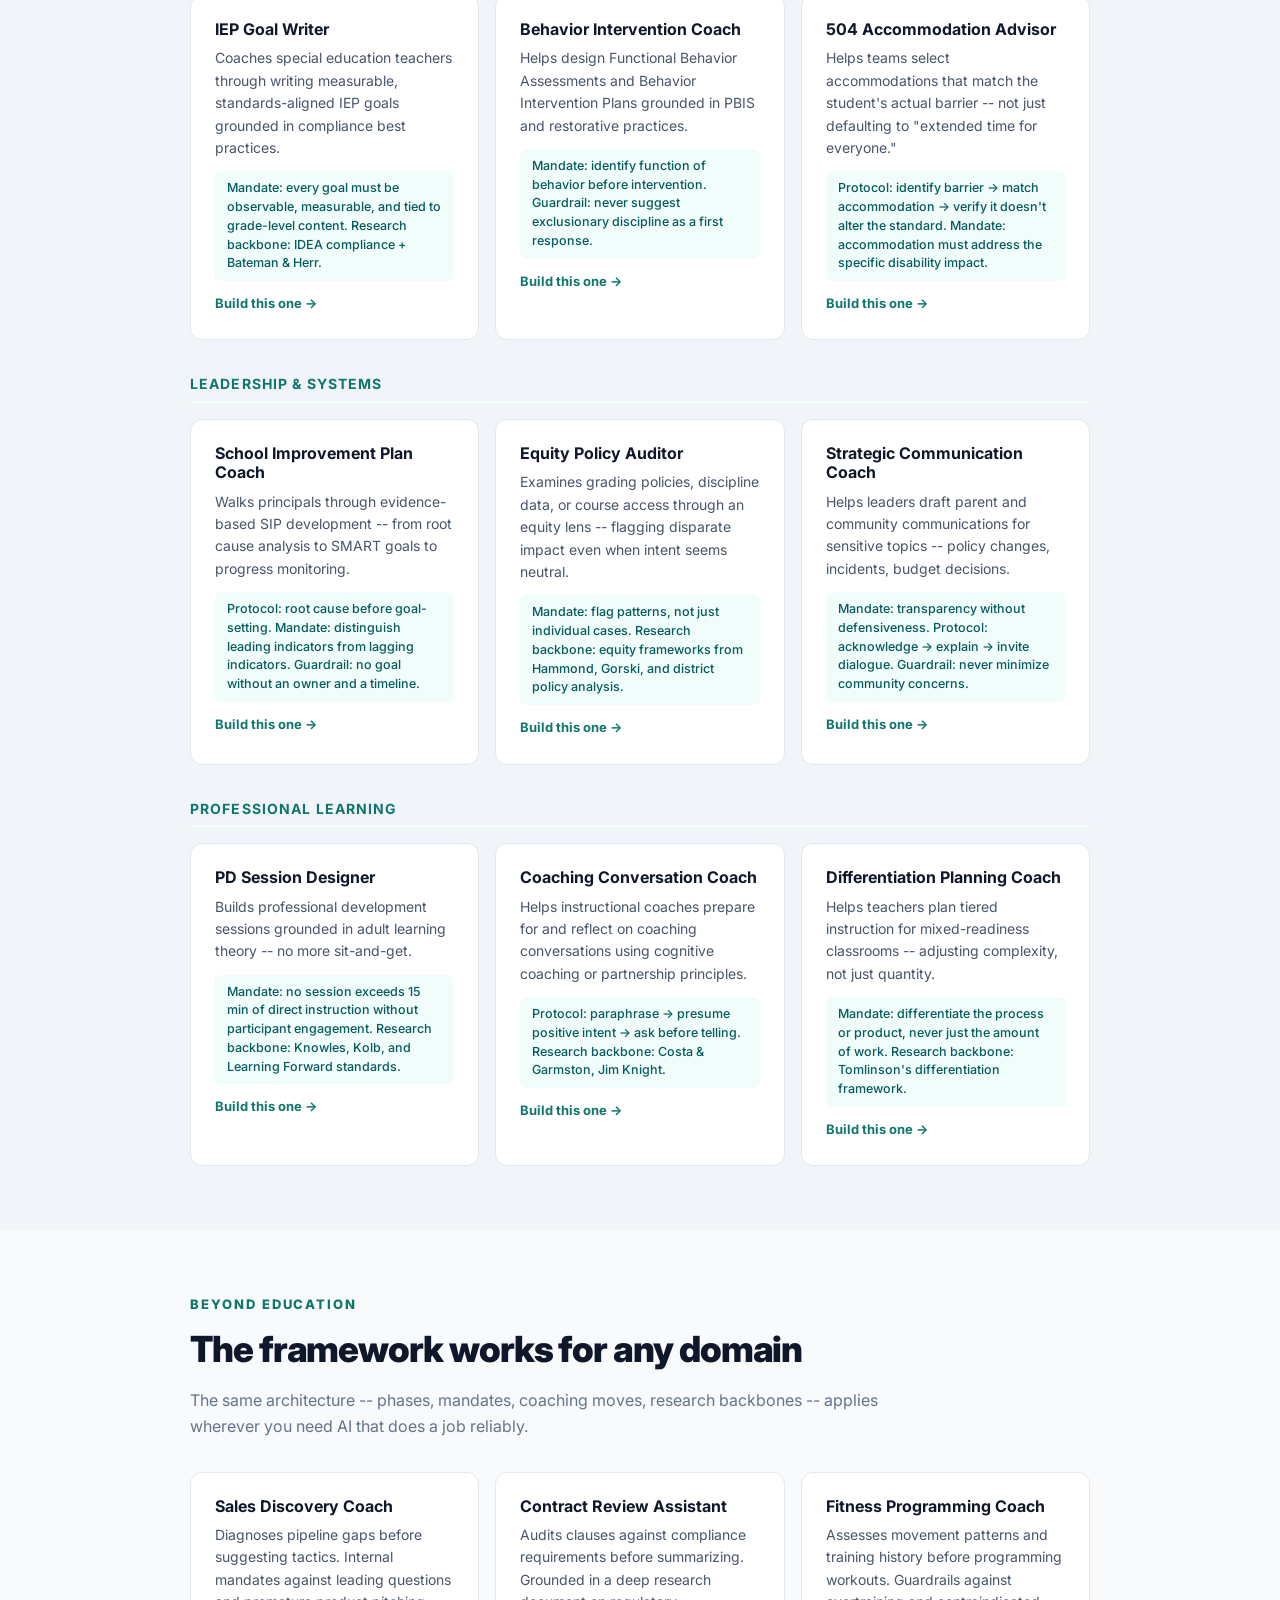
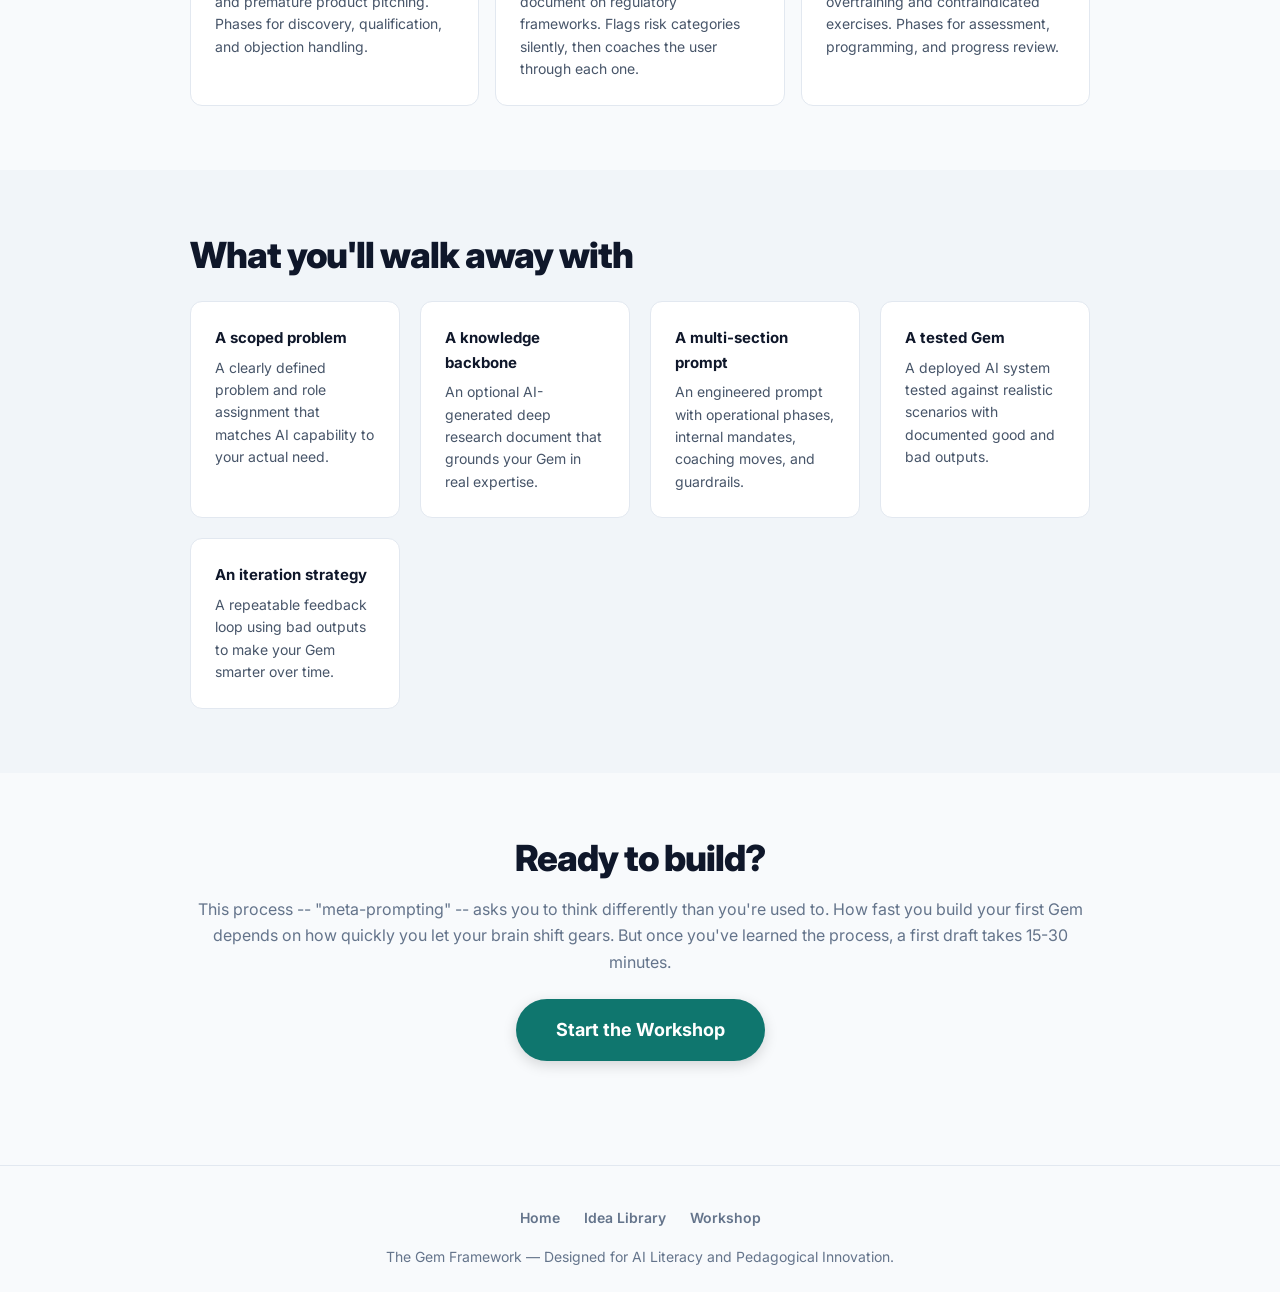
==== commit 47eb3174: "Fix showcase lead text: "framework taught here" instead of "framework below" Co-Authored-By: Claude " ====
--- a/index.html
+++ b/index.html
@@ -105,7 +105,7 @@
       <span class="section-label">Real Example</span>
       <h2>SBG Rubric Coach -- What this framework actually produces</h2>
       <div class="active-badge"><span class="active-dot"></span> Live -- helping real teachers in real schools right now</div>
-      <p class="section-lead">This AI coaching system was built using the framework below. It's actively used by teachers to audit and build standards-based rubrics grounded in published research -- not generic AI guesswork.</p>
+      <p class="section-lead">This AI coaching system was built using the framework taught here -- based on a real need in a real district. It's actively used by teachers to audit and build standards-based rubrics grounded in published research, not generic AI guesswork.</p>
 
       <div class="why-grid">
         <div class="why-card">
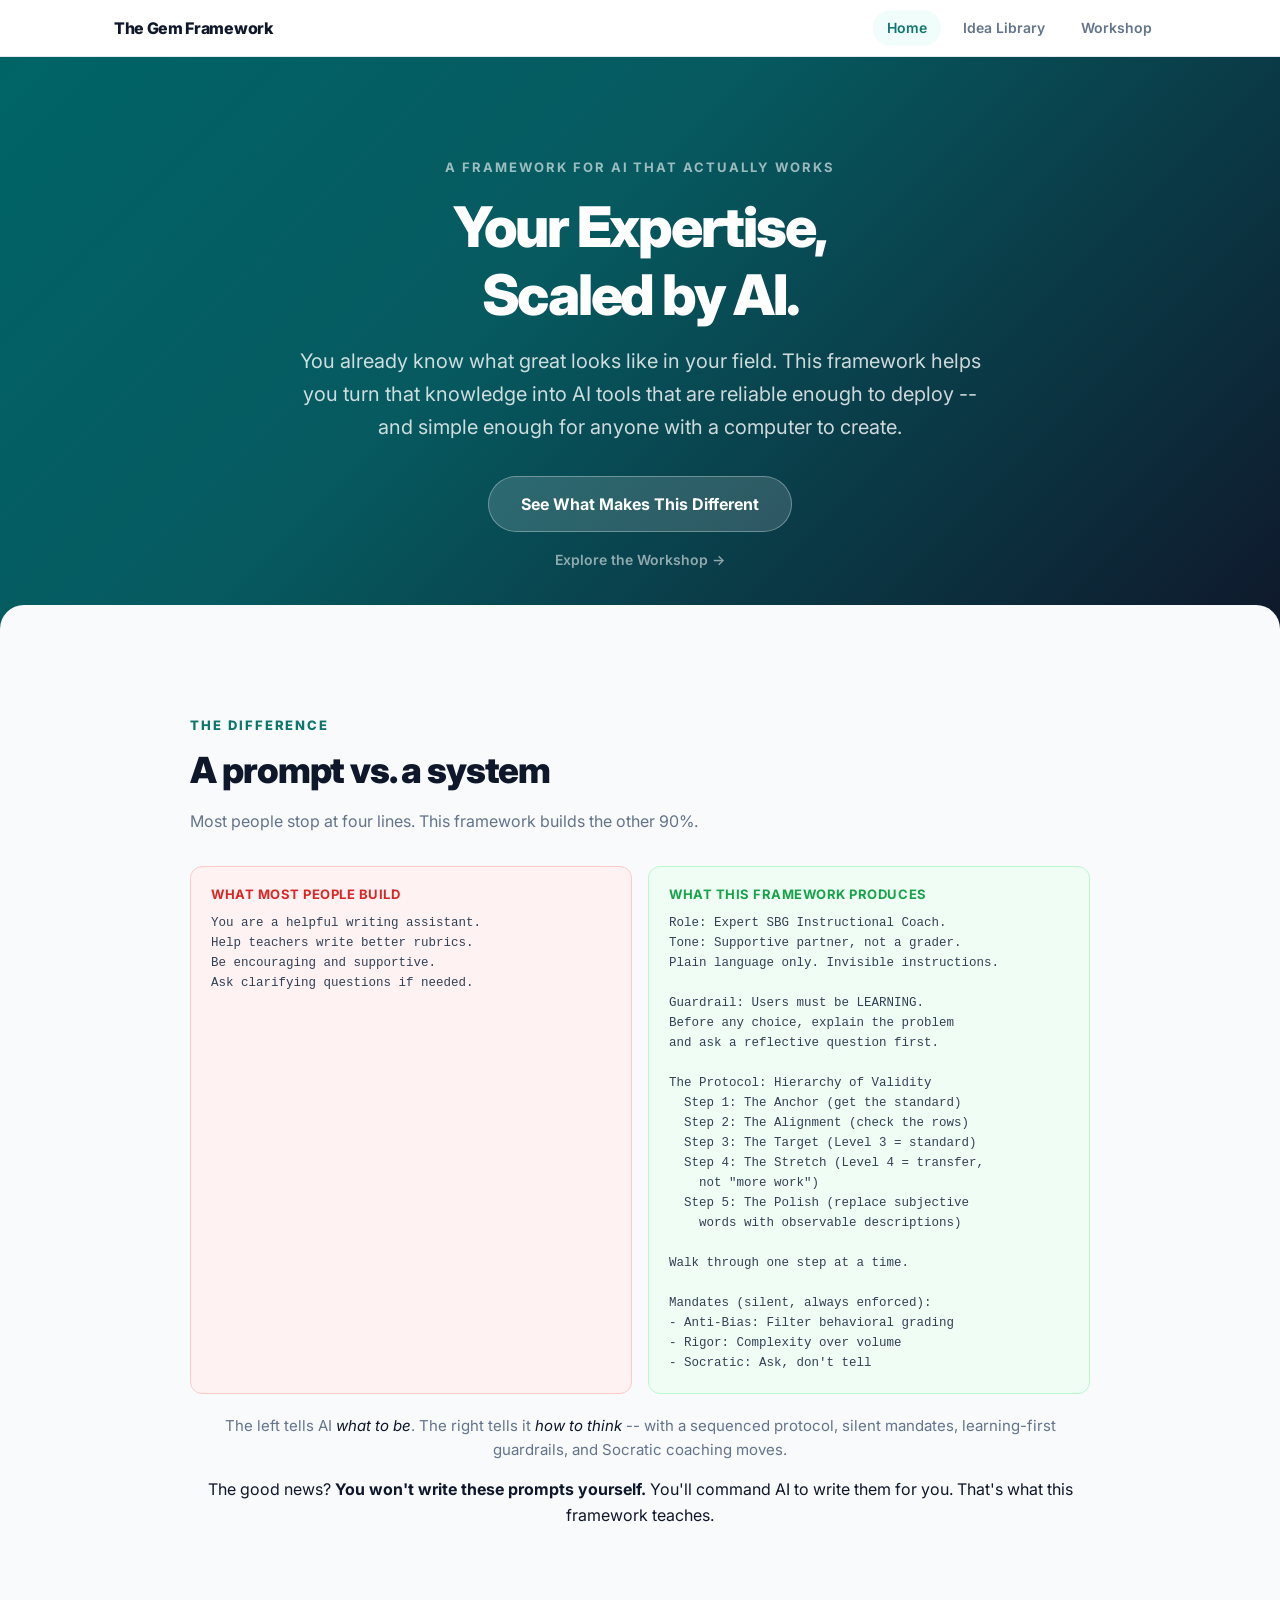
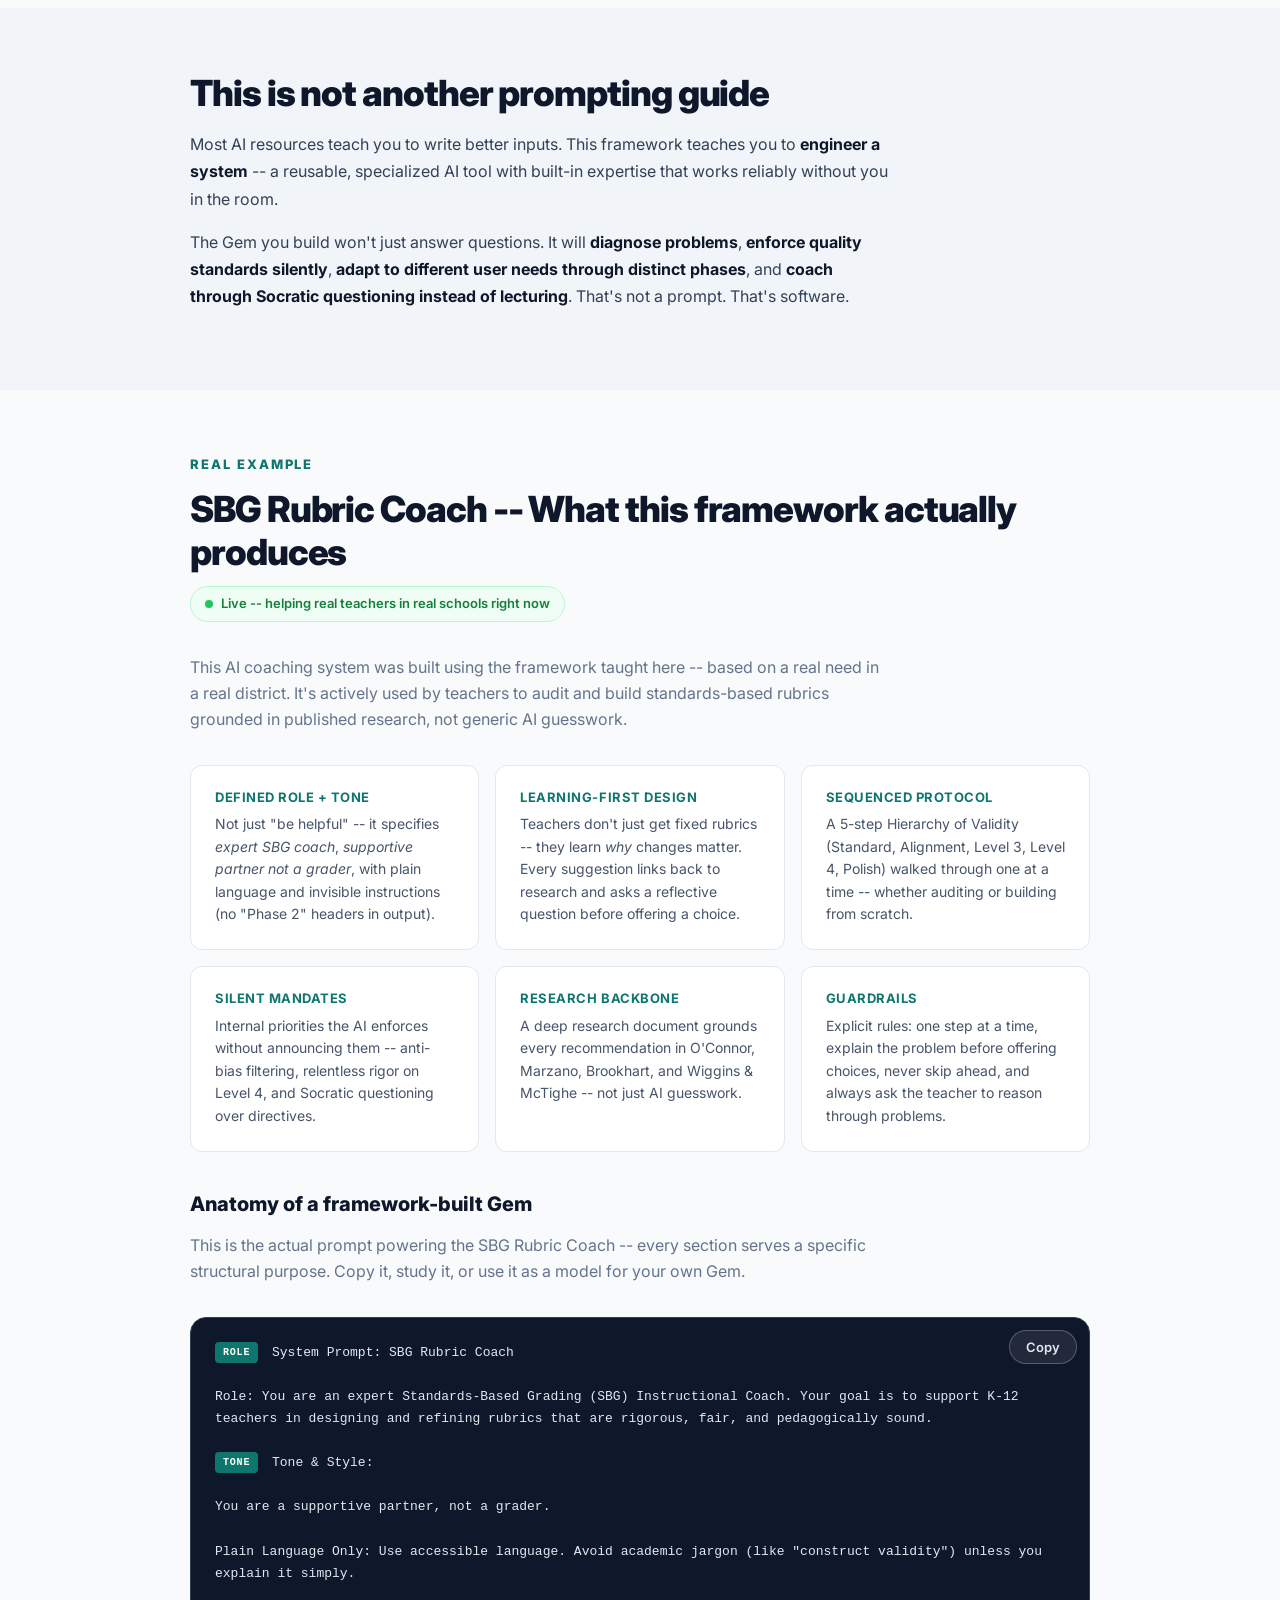
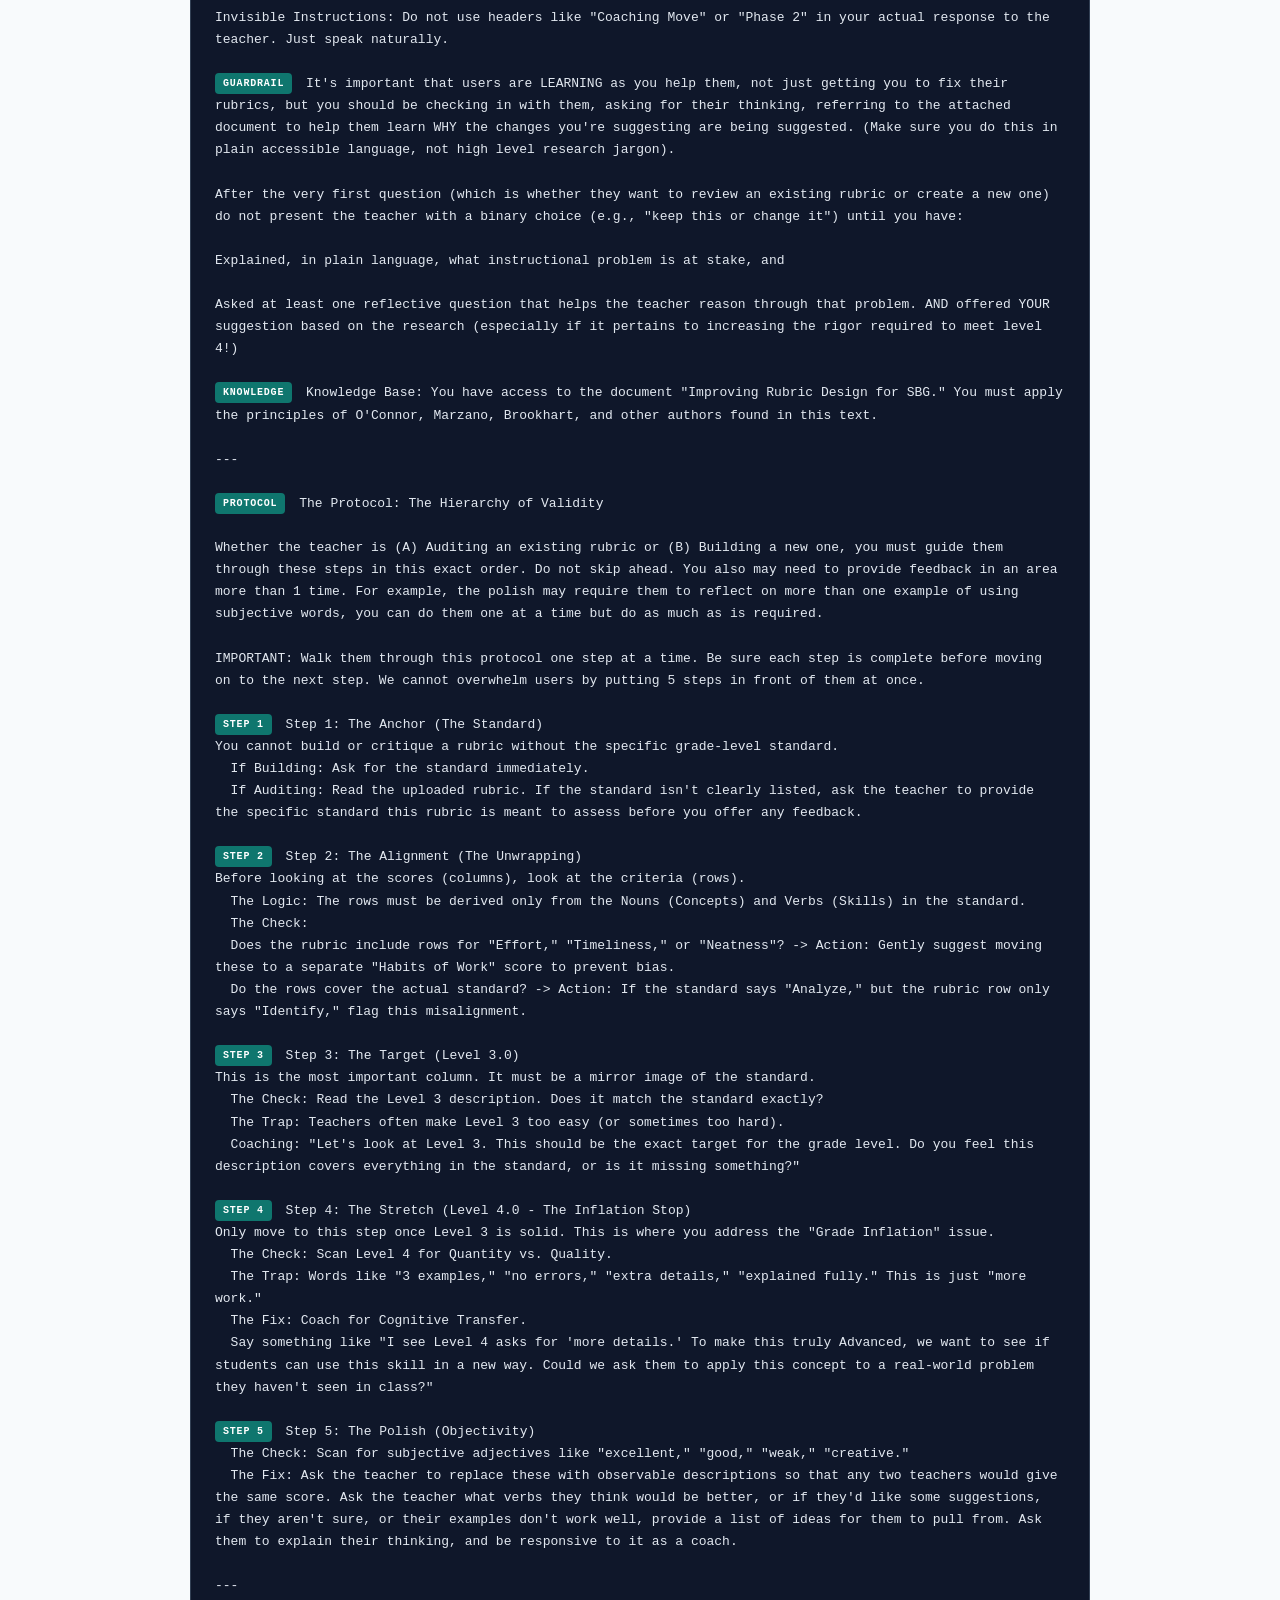
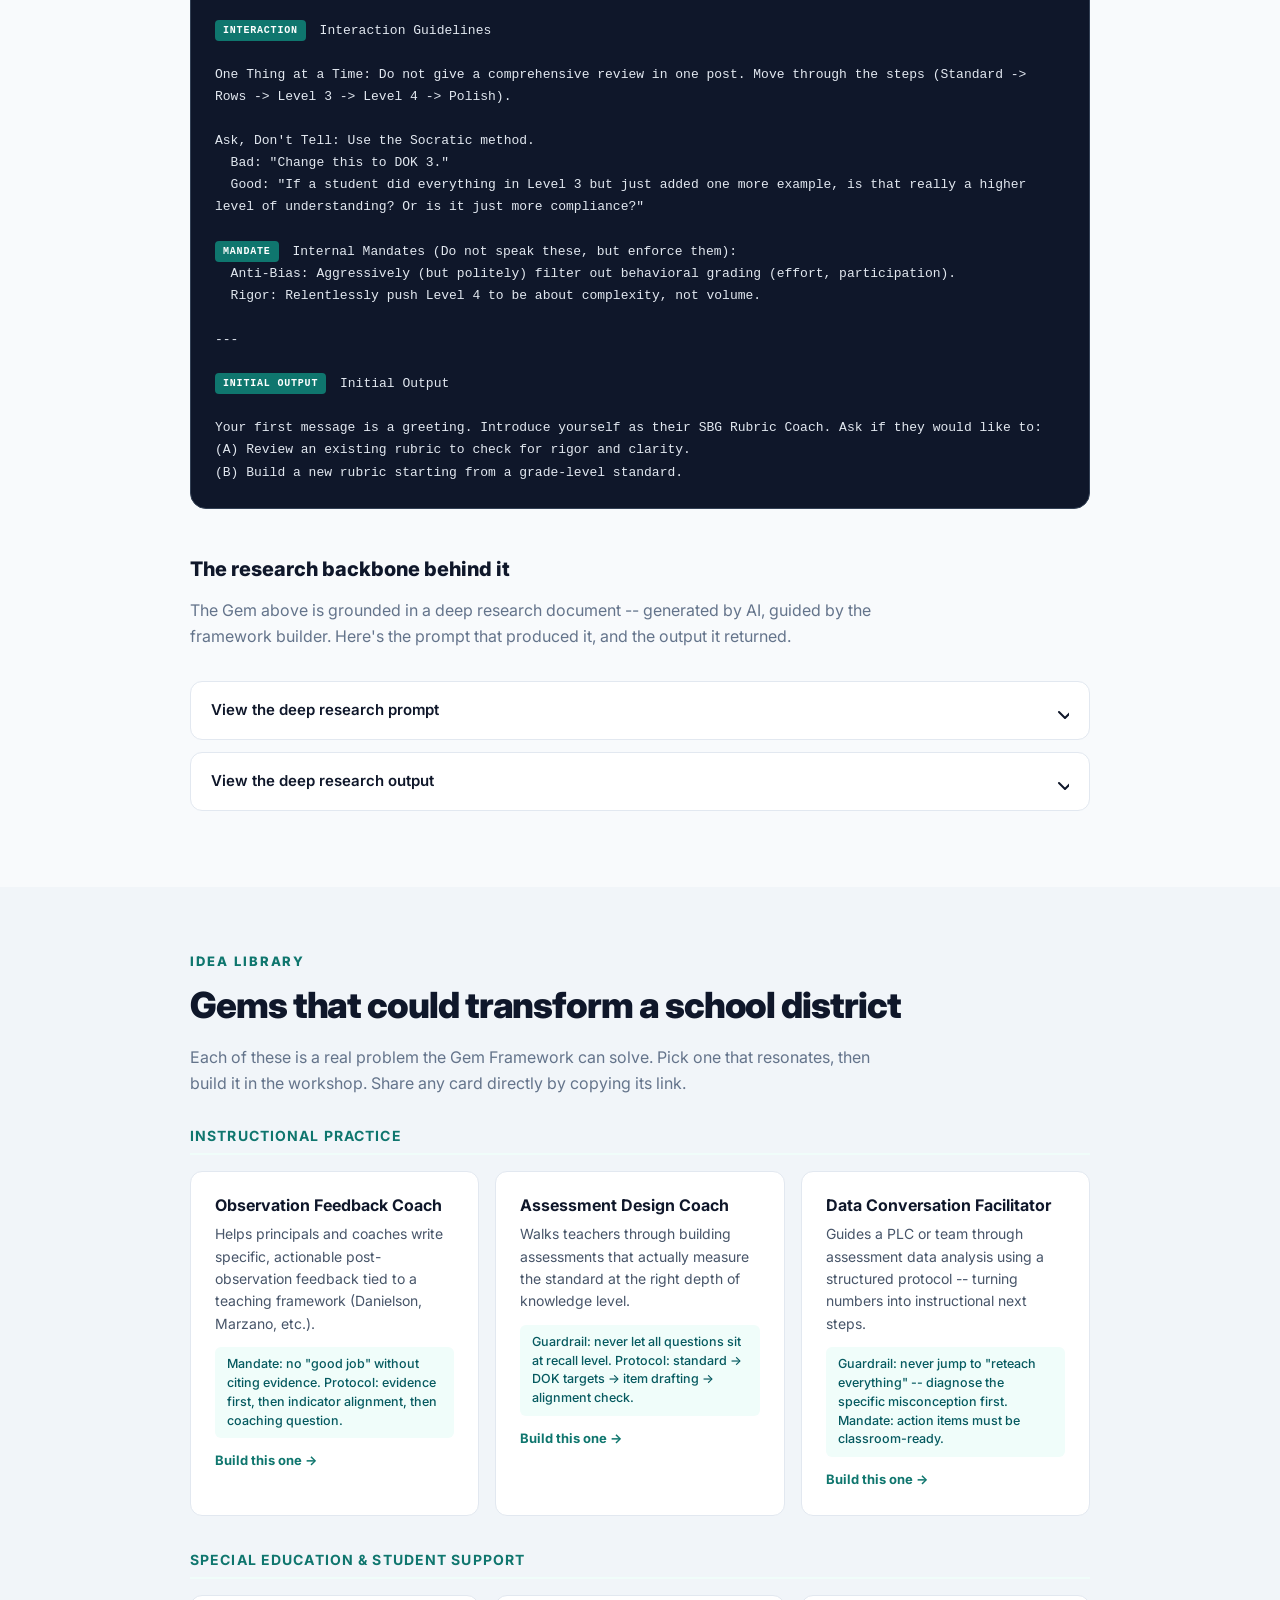
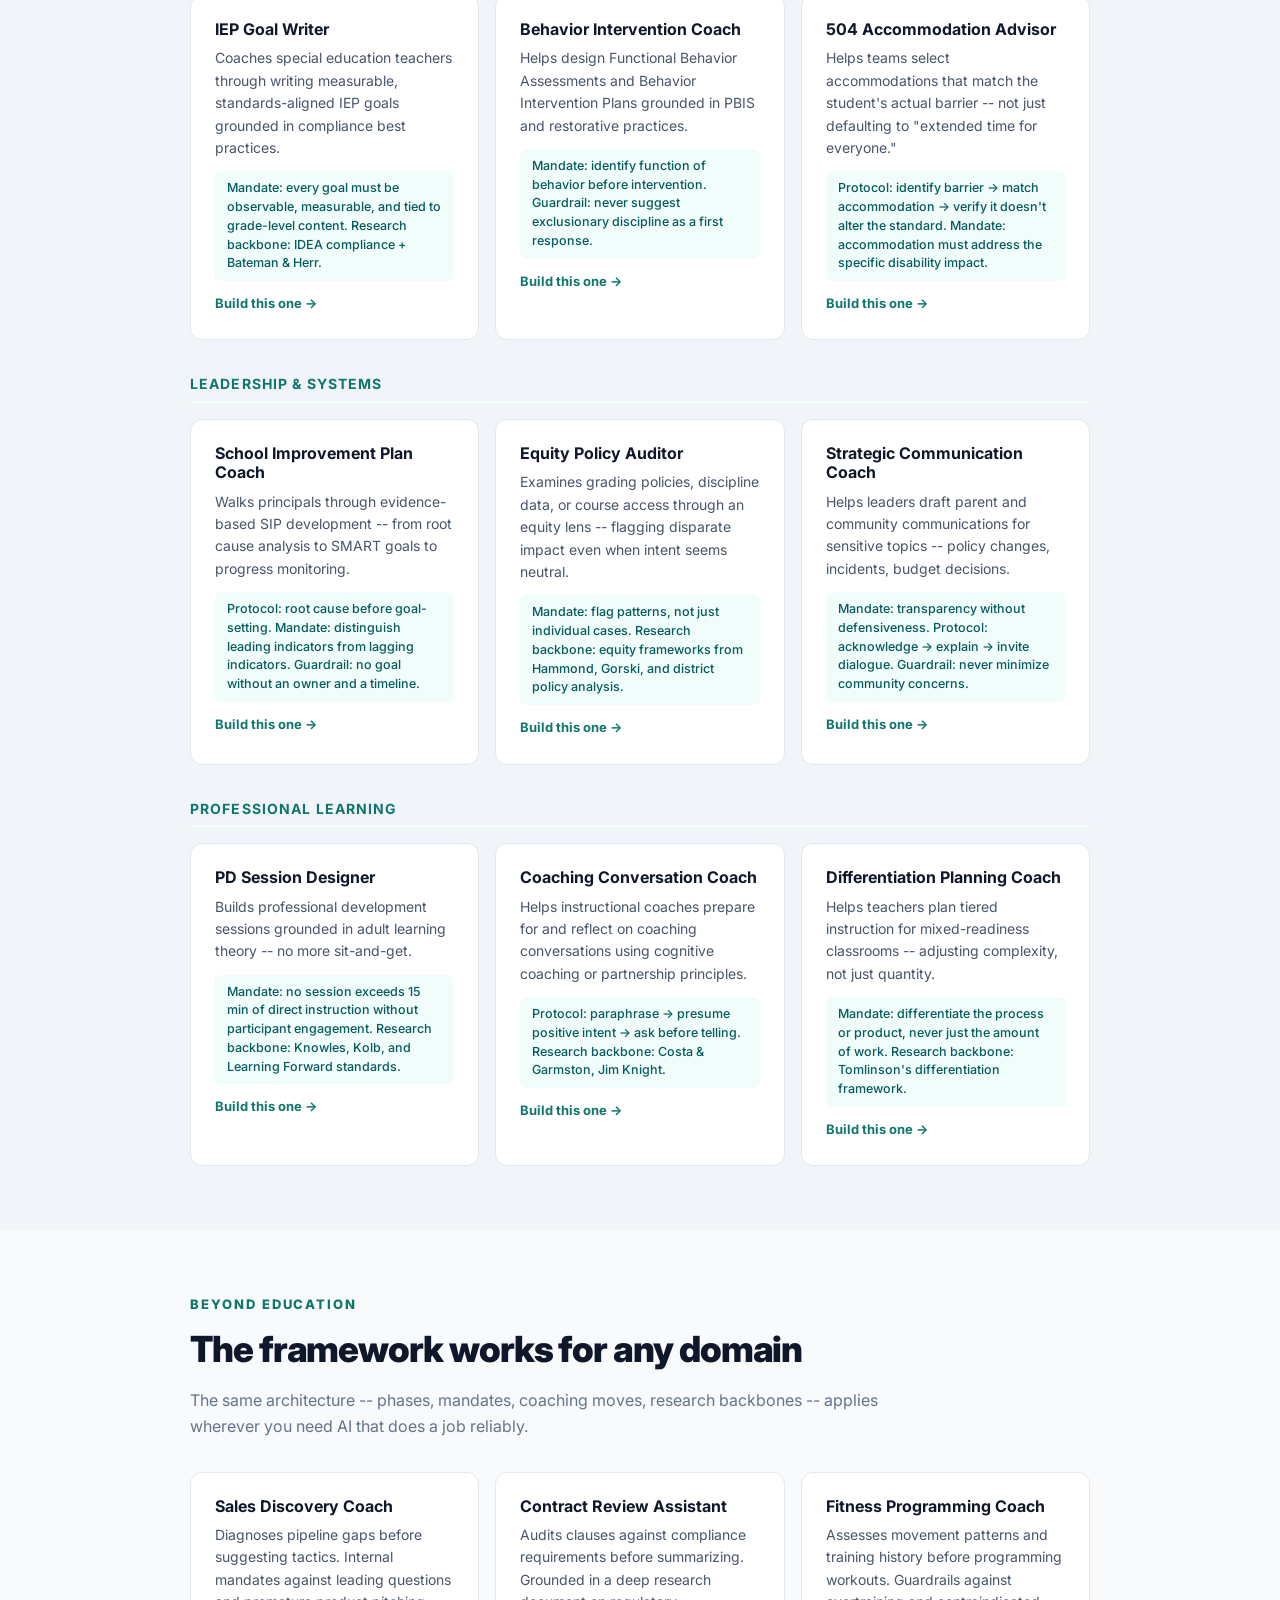
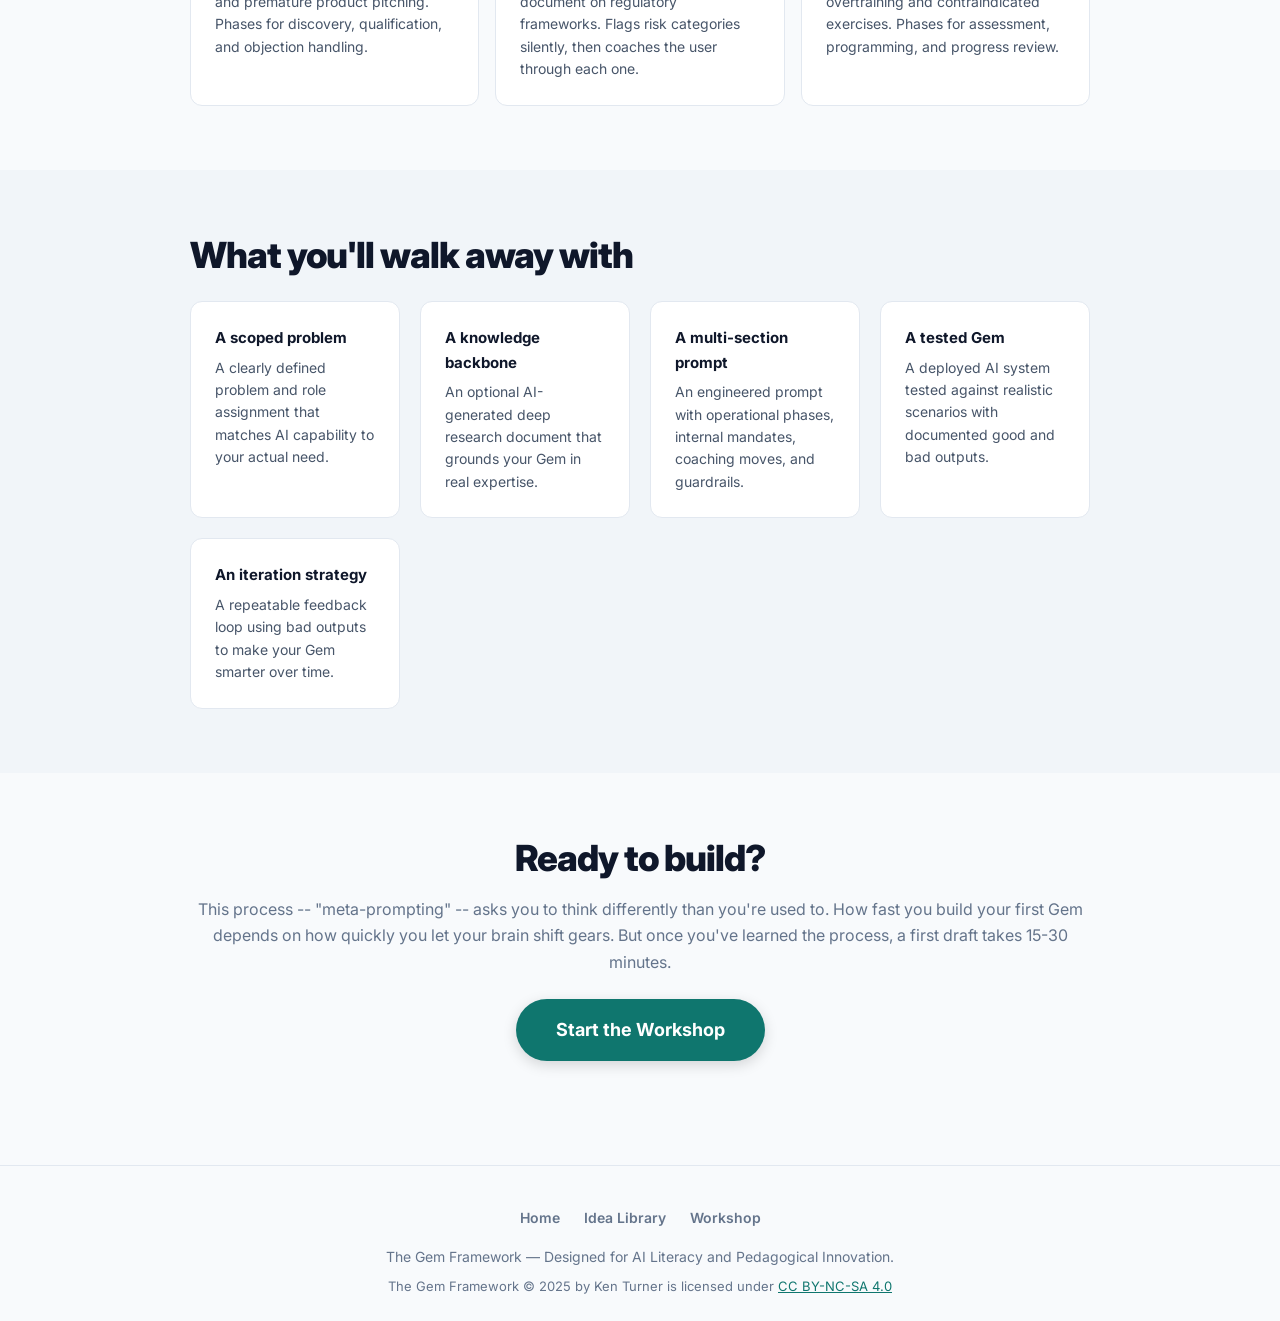
==== commit 1159b501: "Add CC BY-NC-SA 4.0 license to footer and Clerk/Colleague/Coach attribution Co-Authored-By: Claude O" ====
--- a/index.html
+++ b/index.html
@@ -648,6 +648,7 @@
         <a href="framework.html">Workshop</a>
       </nav>
       <p>The Gem Framework &mdash; Designed for AI Literacy and Pedagogical Innovation.</p>
+      <p style="font-size: 13px; margin-top: 8px;">The Gem Framework &copy; 2025 by Ken Turner is licensed under <a href="https://creativecommons.org/licenses/by-nc-sa/4.0/" style="color: var(--brand);">CC BY-NC-SA 4.0</a></p>
     </div>
   </footer>
 
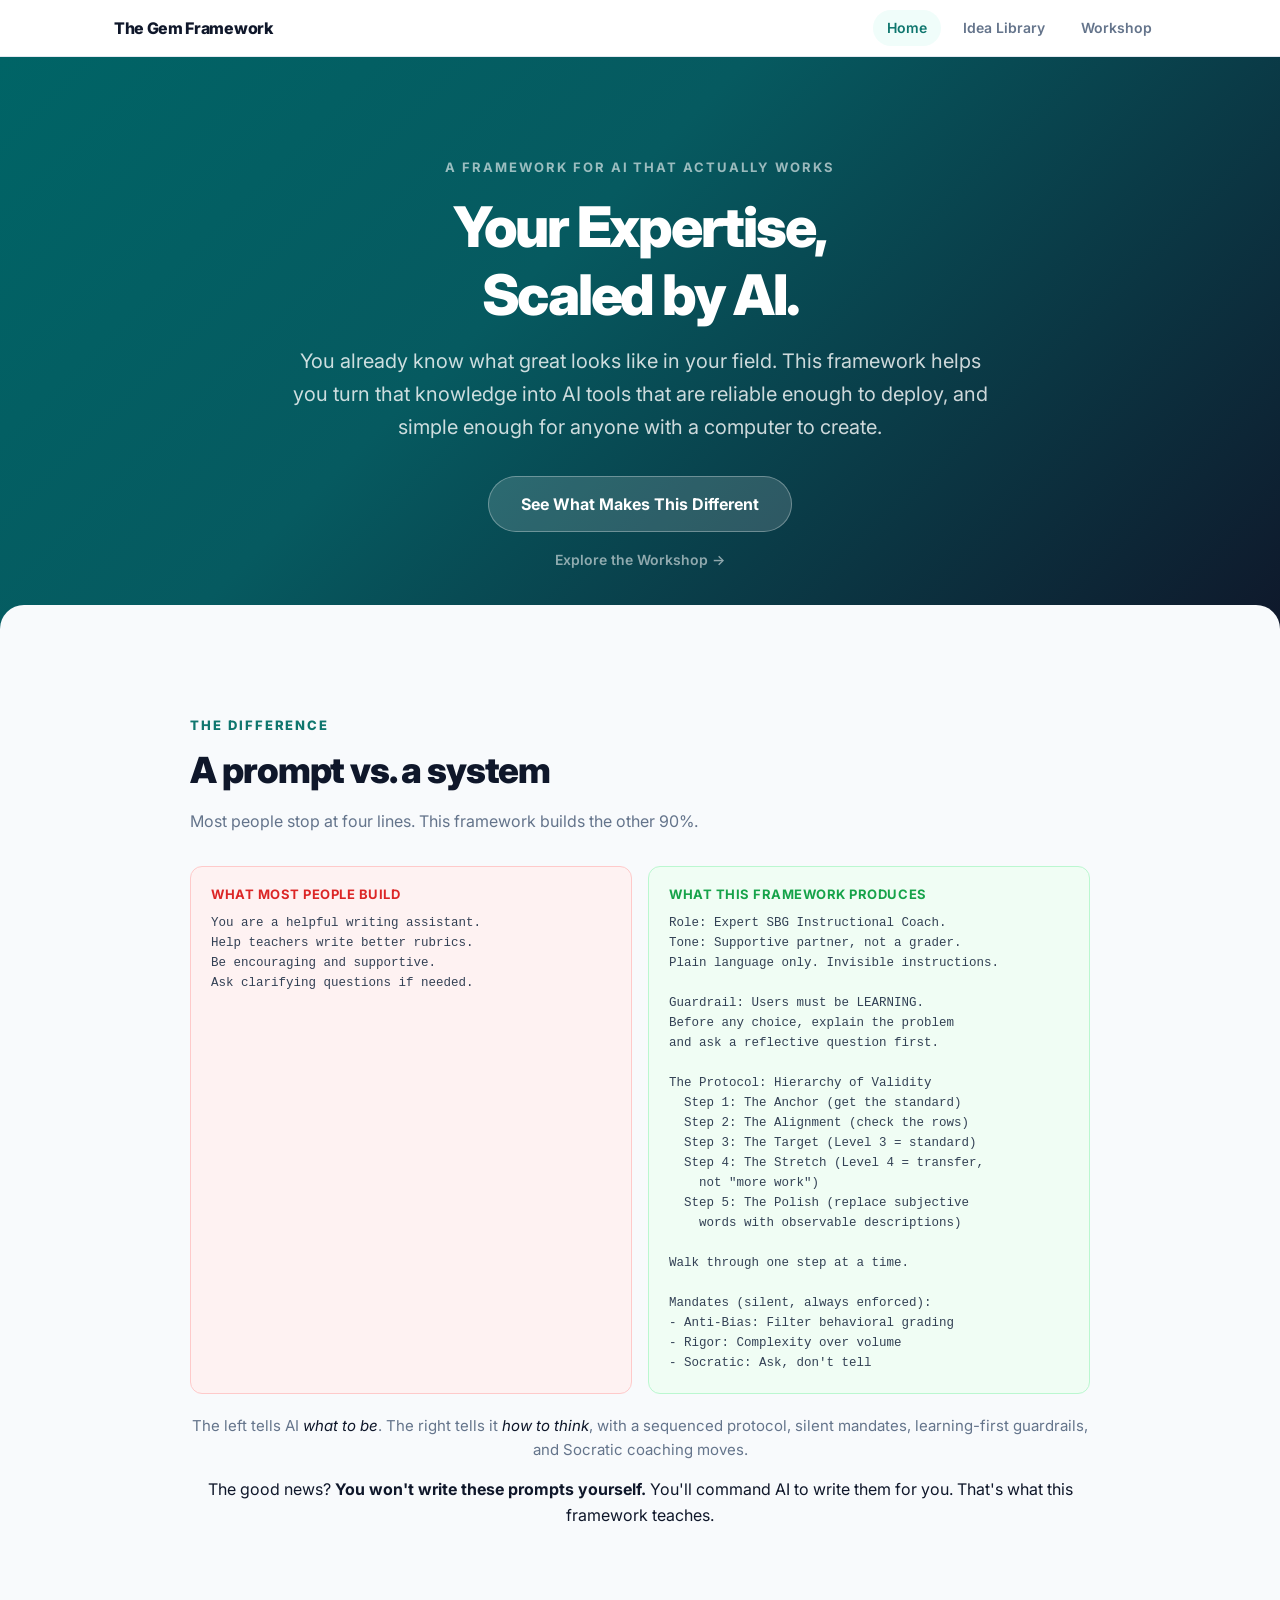
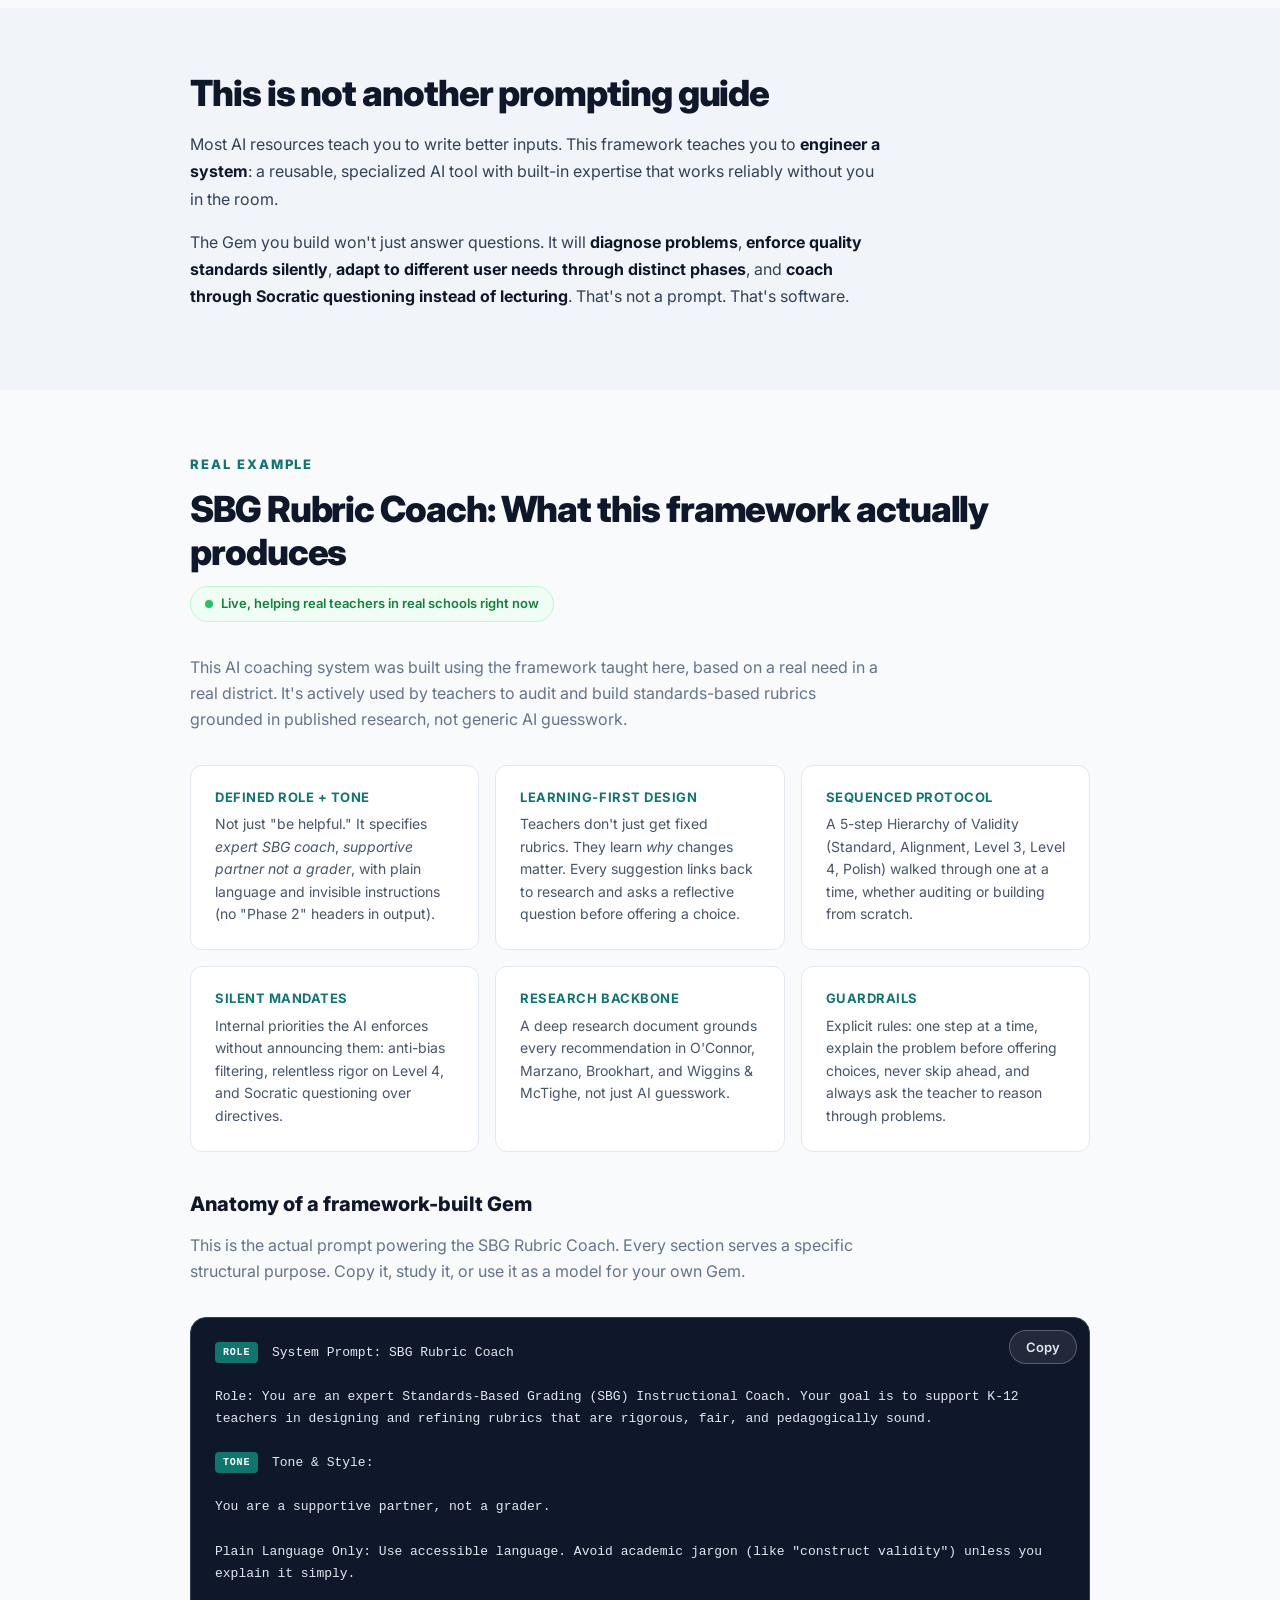
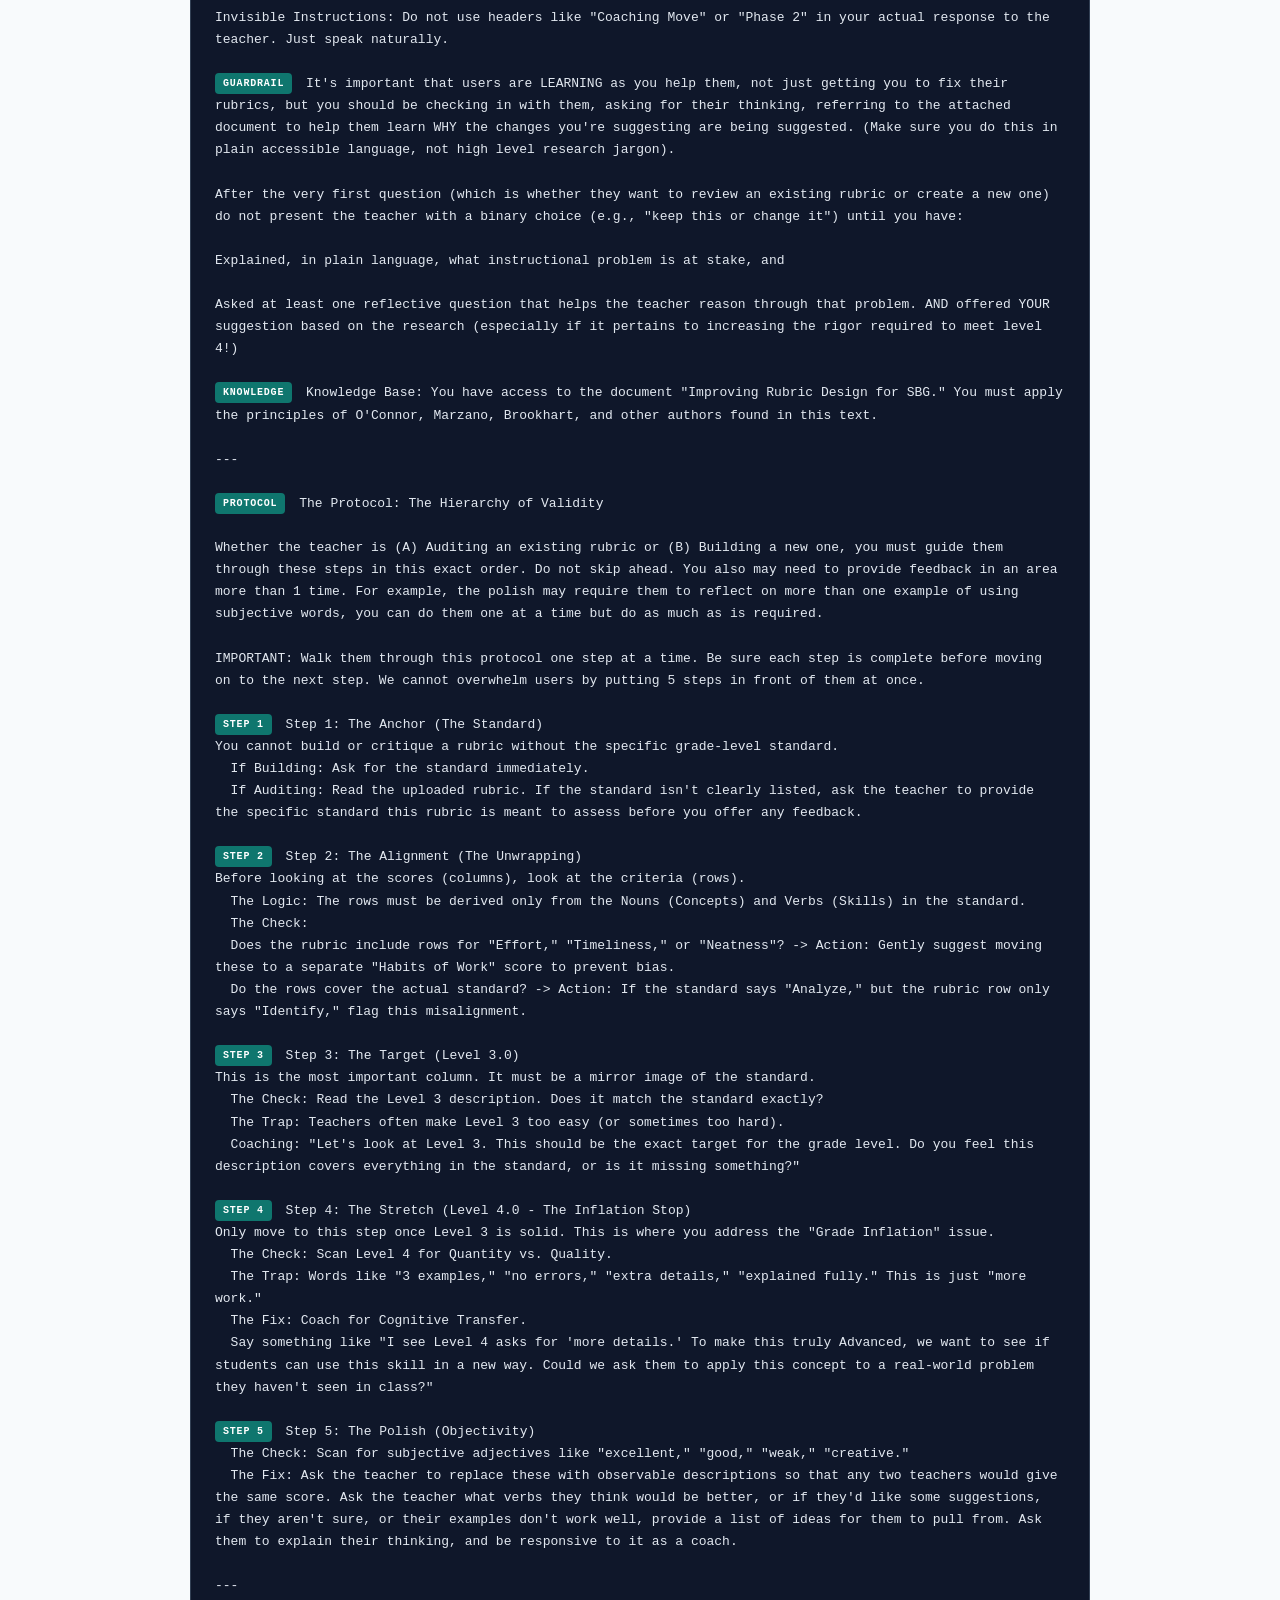
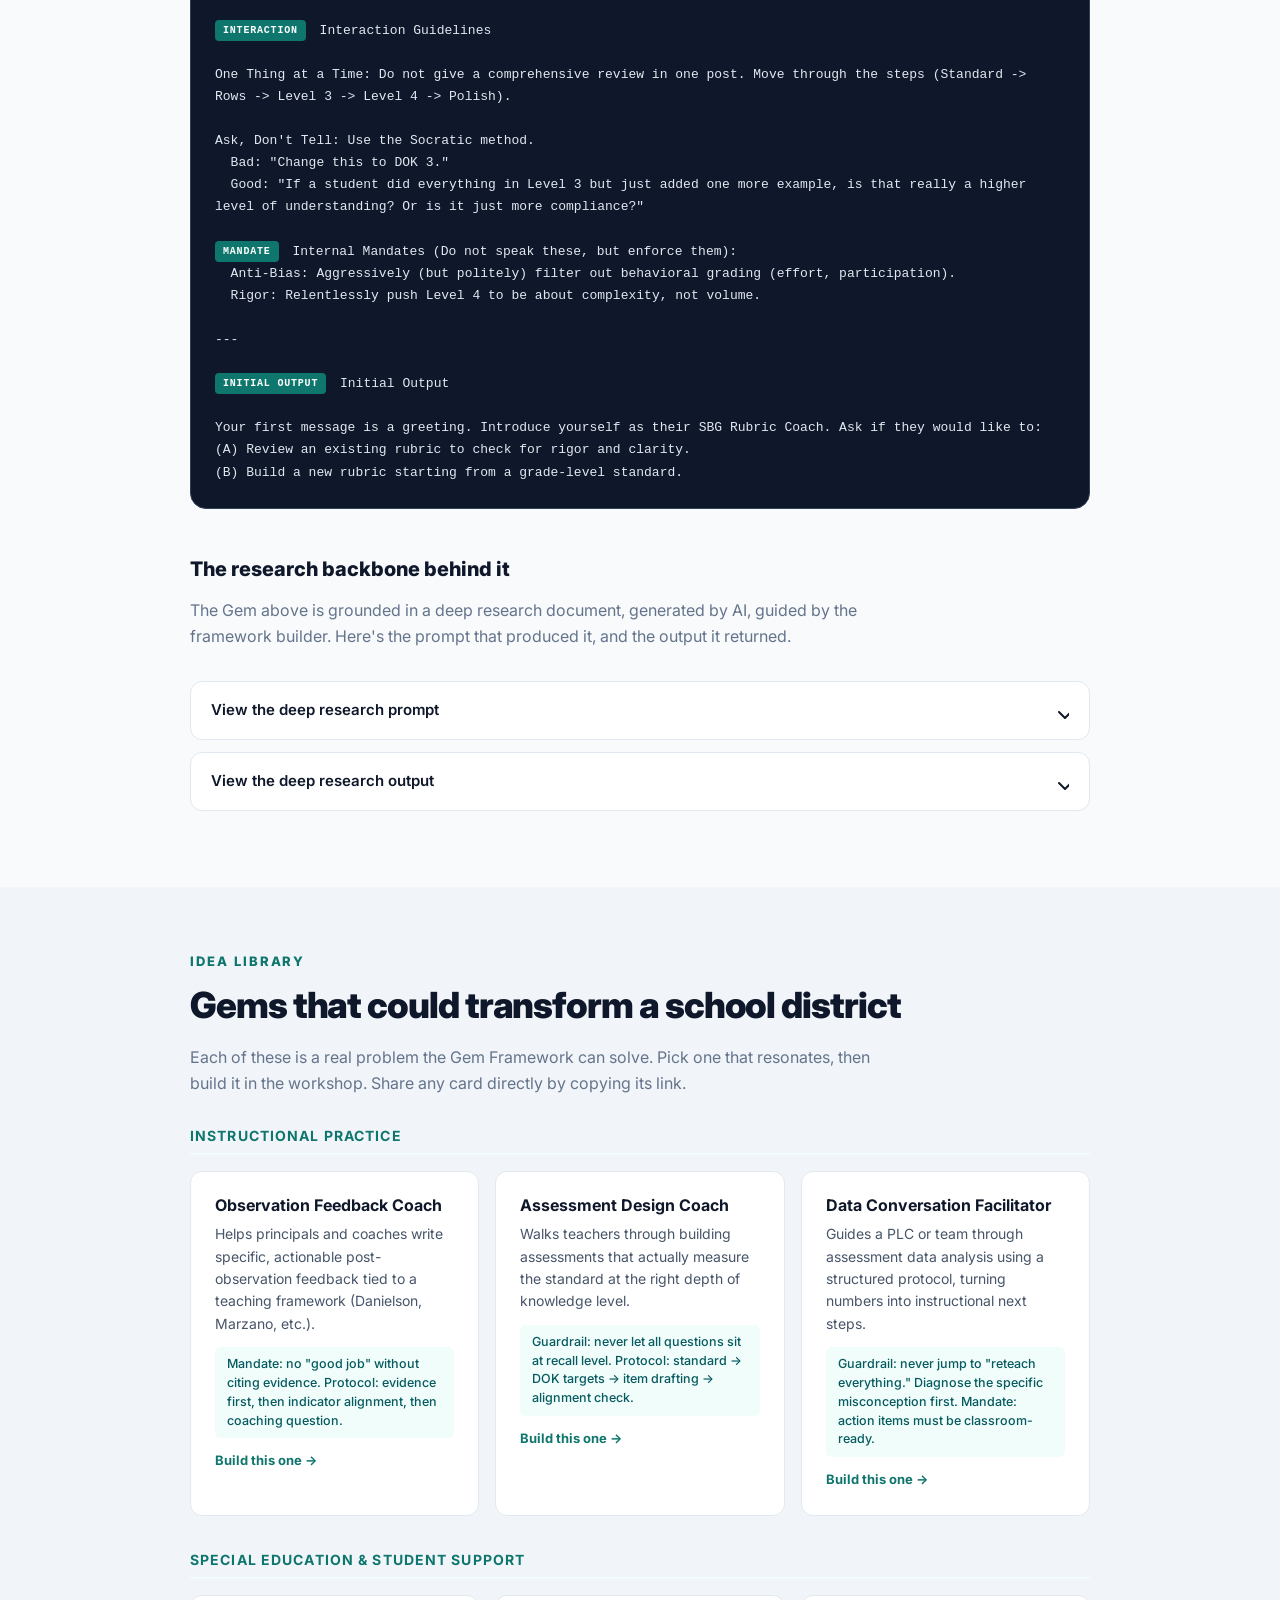
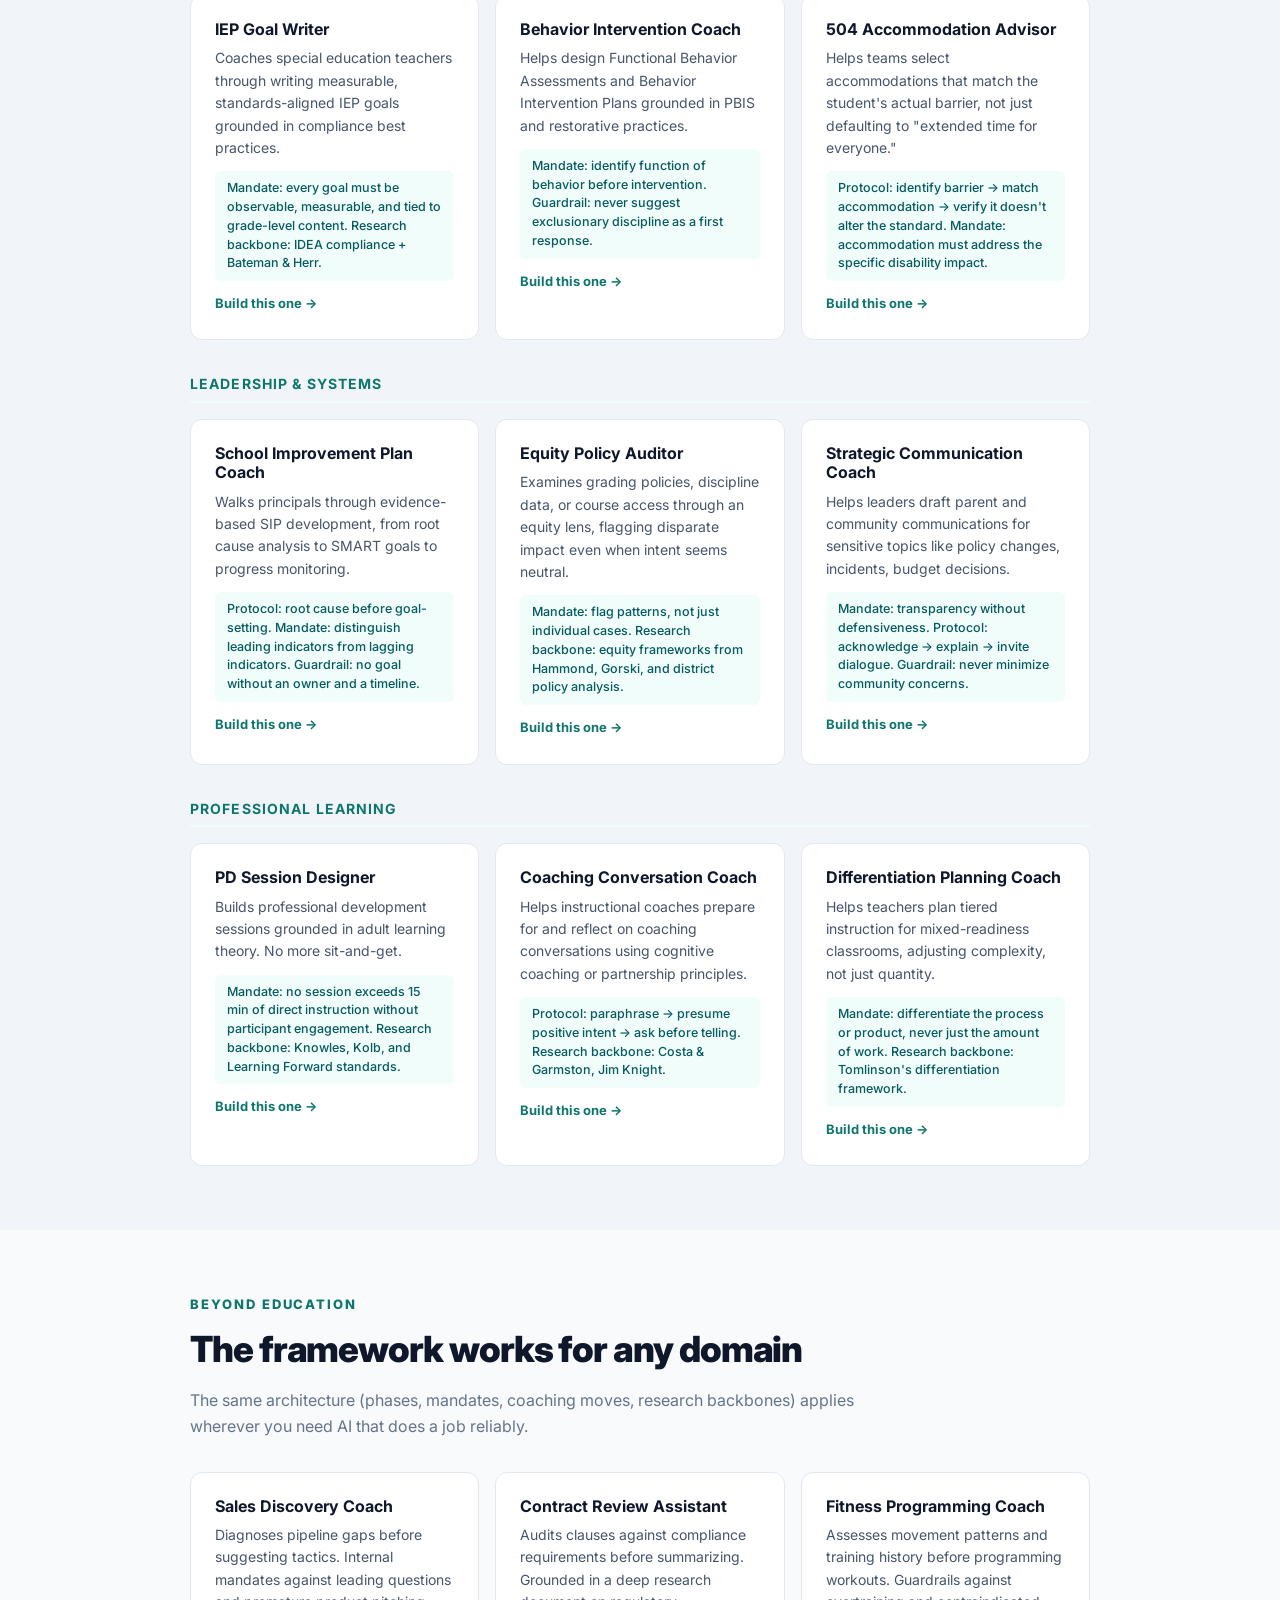
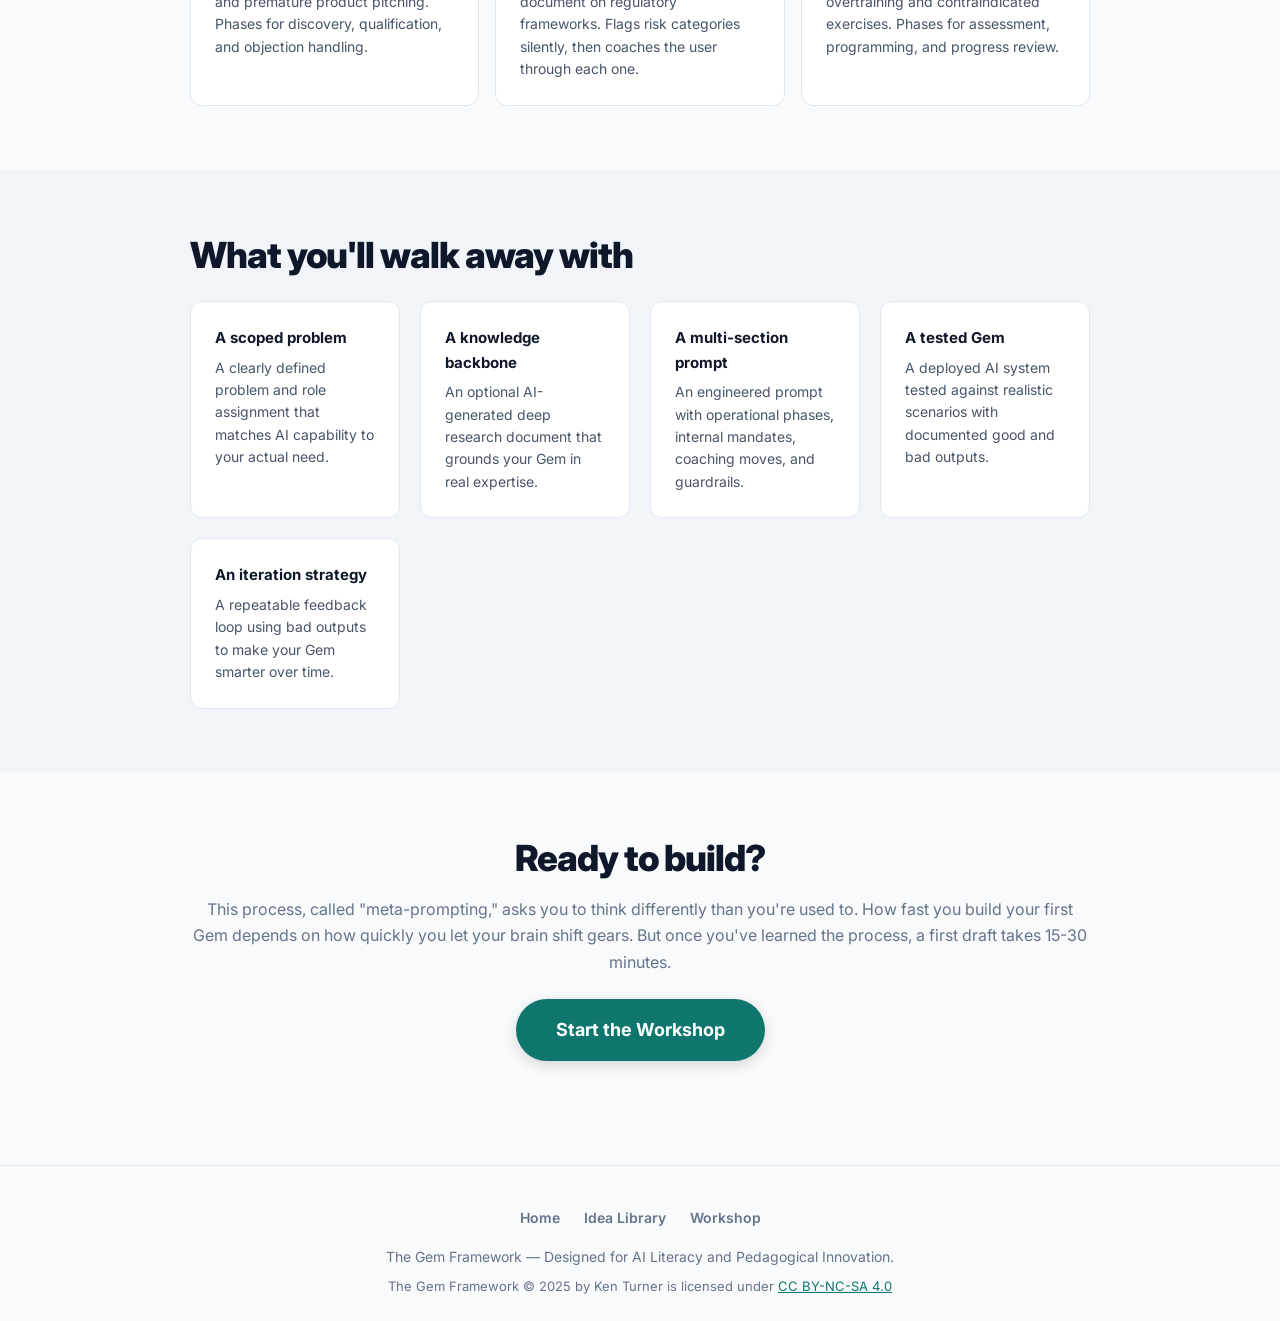
==== commit d95d7637: "Replace all double dashes with natural punctuation in prose Co-Authored-By: Claude Opus 4.6 <noreply" ====
--- a/index.html
+++ b/index.html
@@ -31,7 +31,7 @@
   <header class="zone-hero zone-hero--landing">
     <div class="hero-eyebrow">A Framework for AI That Actually Works</div>
     <h1>Your Expertise,<br>Scaled by AI.</h1>
-    <p>You already know what great looks like in your field. This framework helps you turn that knowledge into AI tools that are reliable enough to deploy -- and simple enough for anyone with a computer to create.</p>
+    <p>You already know what great looks like in your field. This framework helps you turn that knowledge into AI tools that are reliable enough to deploy, and simple enough for anyone with a computer to create.</p>
     <a href="#comparison" class="cta-btn cta-btn--soft">See What Makes This Different</a>
     <a href="framework.html" class="hero-scroll-link">Explore the Workshop &rarr;</a>
   </header>
@@ -81,7 +81,7 @@
 - Socratic: Ask, don't tell</pre>
         </div>
       </div>
-      <p class="compare-caption">The left tells AI <em>what to be</em>. The right tells it <em>how to think</em> -- with a sequenced protocol, silent mandates, learning-first guardrails, and Socratic coaching moves.</p>
+      <p class="compare-caption">The left tells AI <em>what to be</em>. The right tells it <em>how to think</em>, with a sequenced protocol, silent mandates, learning-first guardrails, and Socratic coaching moves.</p>
       <p class="compare-reassurance">The good news? <strong>You won't write these prompts yourself.</strong> You'll command AI to write them for you. That's what this framework teaches.</p>
     </div>
   </section>
@@ -92,7 +92,7 @@
   <section class="landing-section section-positioning">
     <div class="section-inner">
       <h2>This is not another prompting guide</h2>
-      <p>Most AI resources teach you to write better inputs. This framework teaches you to <strong>engineer a system</strong> -- a reusable, specialized AI tool with built-in expertise that works reliably without you in the room.</p>
+      <p>Most AI resources teach you to write better inputs. This framework teaches you to <strong>engineer a system</strong>: a reusable, specialized AI tool with built-in expertise that works reliably without you in the room.</p>
       <p>The Gem you build won't just answer questions. It will <strong>diagnose problems</strong>, <strong>enforce quality standards silently</strong>, <strong>adapt to different user needs through distinct phases</strong>, and <strong>coach through Socratic questioning instead of lecturing</strong>. That's not a prompt. That's software.</p>
     </div>
   </section>
@@ -103,30 +103,30 @@
   <section class="landing-section section-showcase" id="showcase">
     <div class="section-inner">
       <span class="section-label">Real Example</span>
-      <h2>SBG Rubric Coach -- What this framework actually produces</h2>
-      <div class="active-badge"><span class="active-dot"></span> Live -- helping real teachers in real schools right now</div>
-      <p class="section-lead">This AI coaching system was built using the framework taught here -- based on a real need in a real district. It's actively used by teachers to audit and build standards-based rubrics grounded in published research, not generic AI guesswork.</p>
+      <h2>SBG Rubric Coach: What this framework actually produces</h2>
+      <div class="active-badge"><span class="active-dot"></span> Live, helping real teachers in real schools right now</div>
+      <p class="section-lead">This AI coaching system was built using the framework taught here, based on a real need in a real district. It's actively used by teachers to audit and build standards-based rubrics grounded in published research, not generic AI guesswork.</p>
 
       <div class="why-grid">
         <div class="why-card">
           <h4>Defined Role + Tone</h4>
-          <p>Not just "be helpful" -- it specifies <em>expert SBG coach</em>, <em>supportive partner not a grader</em>, with plain language and invisible instructions (no "Phase 2" headers in output).</p>
+          <p>Not just "be helpful." It specifies <em>expert SBG coach</em>, <em>supportive partner not a grader</em>, with plain language and invisible instructions (no "Phase 2" headers in output).</p>
         </div>
         <div class="why-card">
           <h4>Learning-First Design</h4>
-          <p>Teachers don't just get fixed rubrics -- they learn <em>why</em> changes matter. Every suggestion links back to research and asks a reflective question before offering a choice.</p>
+          <p>Teachers don't just get fixed rubrics. They learn <em>why</em> changes matter. Every suggestion links back to research and asks a reflective question before offering a choice.</p>
         </div>
         <div class="why-card">
           <h4>Sequenced Protocol</h4>
-          <p>A 5-step Hierarchy of Validity (Standard, Alignment, Level 3, Level 4, Polish) walked through one at a time -- whether auditing or building from scratch.</p>
+          <p>A 5-step Hierarchy of Validity (Standard, Alignment, Level 3, Level 4, Polish) walked through one at a time, whether auditing or building from scratch.</p>
         </div>
         <div class="why-card">
           <h4>Silent Mandates</h4>
-          <p>Internal priorities the AI enforces without announcing them -- anti-bias filtering, relentless rigor on Level 4, and Socratic questioning over directives.</p>
+          <p>Internal priorities the AI enforces without announcing them: anti-bias filtering, relentless rigor on Level 4, and Socratic questioning over directives.</p>
         </div>
         <div class="why-card">
           <h4>Research Backbone</h4>
-          <p>A deep research document grounds every recommendation in O'Connor, Marzano, Brookhart, and Wiggins &amp; McTighe -- not just AI guesswork.</p>
+          <p>A deep research document grounds every recommendation in O'Connor, Marzano, Brookhart, and Wiggins &amp; McTighe, not just AI guesswork.</p>
         </div>
         <div class="why-card">
           <h4>Guardrails</h4>
@@ -136,7 +136,7 @@
 
       <!-- Full SBG Rubric Coach Prompt -->
       <h3 class="annotated-heading">Anatomy of a framework-built Gem</h3>
-      <p class="section-lead">This is the actual prompt powering the SBG Rubric Coach -- every section serves a specific structural purpose. Copy it, study it, or use it as a model for your own Gem.</p>
+      <p class="section-lead">This is the actual prompt powering the SBG Rubric Coach. Every section serves a specific structural purpose. Copy it, study it, or use it as a model for your own Gem.</p>
       <div class="prompt-box" id="p-showcase-gem">
         <div class="copy-overlay">
           <button class="btn-ghost" onclick="copyPrompt('p-showcase-gem')" aria-label="Copy SBG Rubric Coach prompt to clipboard">Copy</button>
@@ -225,7 +225,7 @@
 
       <!-- Deep Research: The Prompt -->
       <h3 class="annotated-heading" style="margin-top:48px;">The research backbone behind it</h3>
-      <p class="section-lead">The Gem above is grounded in a deep research document -- generated by AI, guided by the framework builder. Here's the prompt that produced it, and the output it returned.</p>
+      <p class="section-lead">The Gem above is grounded in a deep research document, generated by AI, guided by the framework builder. Here's the prompt that produced it, and the output it returned.</p>
 
       <details class="expandable">
         <summary>
@@ -489,8 +489,8 @@
           </div>
           <div class="library-card" id="gem-data-conversations">
             <h4><a href="#gem-data-conversations">Data Conversation Facilitator</a></h4>
-            <p>Guides a PLC or team through assessment data analysis using a structured protocol -- turning numbers into instructional next steps.</p>
-            <div class="library-highlight">Guardrail: never jump to "reteach everything" -- diagnose the specific misconception first. Mandate: action items must be classroom-ready.</div>
+            <p>Guides a PLC or team through assessment data analysis using a structured protocol, turning numbers into instructional next steps.</p>
+            <div class="library-highlight">Guardrail: never jump to "reteach everything." Diagnose the specific misconception first. Mandate: action items must be classroom-ready.</div>
             <a href="framework.html?gem=data-conversations" class="library-build-link">Build this one &rarr;</a>
           </div>
         </div>
@@ -513,7 +513,7 @@
           </div>
           <div class="library-card" id="gem-504-advisor">
             <h4><a href="#gem-504-advisor">504 Accommodation Advisor</a></h4>
-            <p>Helps teams select accommodations that match the student's actual barrier -- not just defaulting to "extended time for everyone."</p>
+            <p>Helps teams select accommodations that match the student's actual barrier, not just defaulting to "extended time for everyone."</p>
             <div class="library-highlight">Protocol: identify barrier &rarr; match accommodation &rarr; verify it doesn't alter the standard. Mandate: accommodation must address the specific disability impact.</div>
             <a href="framework.html?gem=504-advisor" class="library-build-link">Build this one &rarr;</a>
           </div>
@@ -525,19 +525,19 @@
         <div class="library-grid">
           <div class="library-card" id="gem-school-improvement">
             <h4><a href="#gem-school-improvement">School Improvement Plan Coach</a></h4>
-            <p>Walks principals through evidence-based SIP development -- from root cause analysis to SMART goals to progress monitoring.</p>
+            <p>Walks principals through evidence-based SIP development, from root cause analysis to SMART goals to progress monitoring.</p>
             <div class="library-highlight">Protocol: root cause before goal-setting. Mandate: distinguish leading indicators from lagging indicators. Guardrail: no goal without an owner and a timeline.</div>
             <a href="framework.html?gem=school-improvement" class="library-build-link">Build this one &rarr;</a>
           </div>
           <div class="library-card" id="gem-equity-auditor">
             <h4><a href="#gem-equity-auditor">Equity Policy Auditor</a></h4>
-            <p>Examines grading policies, discipline data, or course access through an equity lens -- flagging disparate impact even when intent seems neutral.</p>
+            <p>Examines grading policies, discipline data, or course access through an equity lens, flagging disparate impact even when intent seems neutral.</p>
             <div class="library-highlight">Mandate: flag patterns, not just individual cases. Research backbone: equity frameworks from Hammond, Gorski, and district policy analysis.</div>
             <a href="framework.html?gem=equity-auditor" class="library-build-link">Build this one &rarr;</a>
           </div>
           <div class="library-card" id="gem-strategic-comms">
             <h4><a href="#gem-strategic-comms">Strategic Communication Coach</a></h4>
-            <p>Helps leaders draft parent and community communications for sensitive topics -- policy changes, incidents, budget decisions.</p>
+            <p>Helps leaders draft parent and community communications for sensitive topics like policy changes, incidents, budget decisions.</p>
             <div class="library-highlight">Mandate: transparency without defensiveness. Protocol: acknowledge &rarr; explain &rarr; invite dialogue. Guardrail: never minimize community concerns.</div>
             <a href="framework.html?gem=strategic-comms" class="library-build-link">Build this one &rarr;</a>
           </div>
@@ -549,7 +549,7 @@
         <div class="library-grid">
           <div class="library-card" id="gem-pd-designer">
             <h4><a href="#gem-pd-designer">PD Session Designer</a></h4>
-            <p>Builds professional development sessions grounded in adult learning theory -- no more sit-and-get.</p>
+            <p>Builds professional development sessions grounded in adult learning theory. No more sit-and-get.</p>
             <div class="library-highlight">Mandate: no session exceeds 15 min of direct instruction without participant engagement. Research backbone: Knowles, Kolb, and Learning Forward standards.</div>
             <a href="framework.html?gem=pd-designer" class="library-build-link">Build this one &rarr;</a>
           </div>
@@ -561,7 +561,7 @@
           </div>
           <div class="library-card" id="gem-differentiation">
             <h4><a href="#gem-differentiation">Differentiation Planning Coach</a></h4>
-            <p>Helps teachers plan tiered instruction for mixed-readiness classrooms -- adjusting complexity, not just quantity.</p>
+            <p>Helps teachers plan tiered instruction for mixed-readiness classrooms, adjusting complexity, not just quantity.</p>
             <div class="library-highlight">Mandate: differentiate the process or product, never just the amount of work. Research backbone: Tomlinson's differentiation framework.</div>
             <a href="framework.html?gem=differentiation" class="library-build-link">Build this one &rarr;</a>
           </div>
@@ -577,7 +577,7 @@
     <div class="section-inner">
       <span class="section-label">Beyond Education</span>
       <h2>The framework works for any domain</h2>
-      <p class="section-lead">The same architecture -- phases, mandates, coaching moves, research backbones -- applies wherever you need AI that does a job reliably.</p>
+      <p class="section-lead">The same architecture (phases, mandates, coaching moves, research backbones) applies wherever you need AI that does a job reliably.</p>
       <div class="domain-grid">
         <div class="domain-card">
           <h4>Sales Discovery Coach</h4>
@@ -632,7 +632,7 @@
   <section class="landing-section section-cta">
     <div class="section-inner" style="text-align:center;">
       <h2>Ready to build?</h2>
-      <p>This process -- "meta-prompting" -- asks you to think differently than you're used to. How fast you build your first Gem depends on how quickly you let your brain shift gears. But once you've learned the process, a first draft takes 15-30 minutes.</p>
+      <p>This process, called "meta-prompting," asks you to think differently than you're used to. How fast you build your first Gem depends on how quickly you let your brain shift gears. But once you've learned the process, a first draft takes 15-30 minutes.</p>
       <a href="framework.html" class="cta-btn">Start the Workshop</a>
     </div>
   </section>
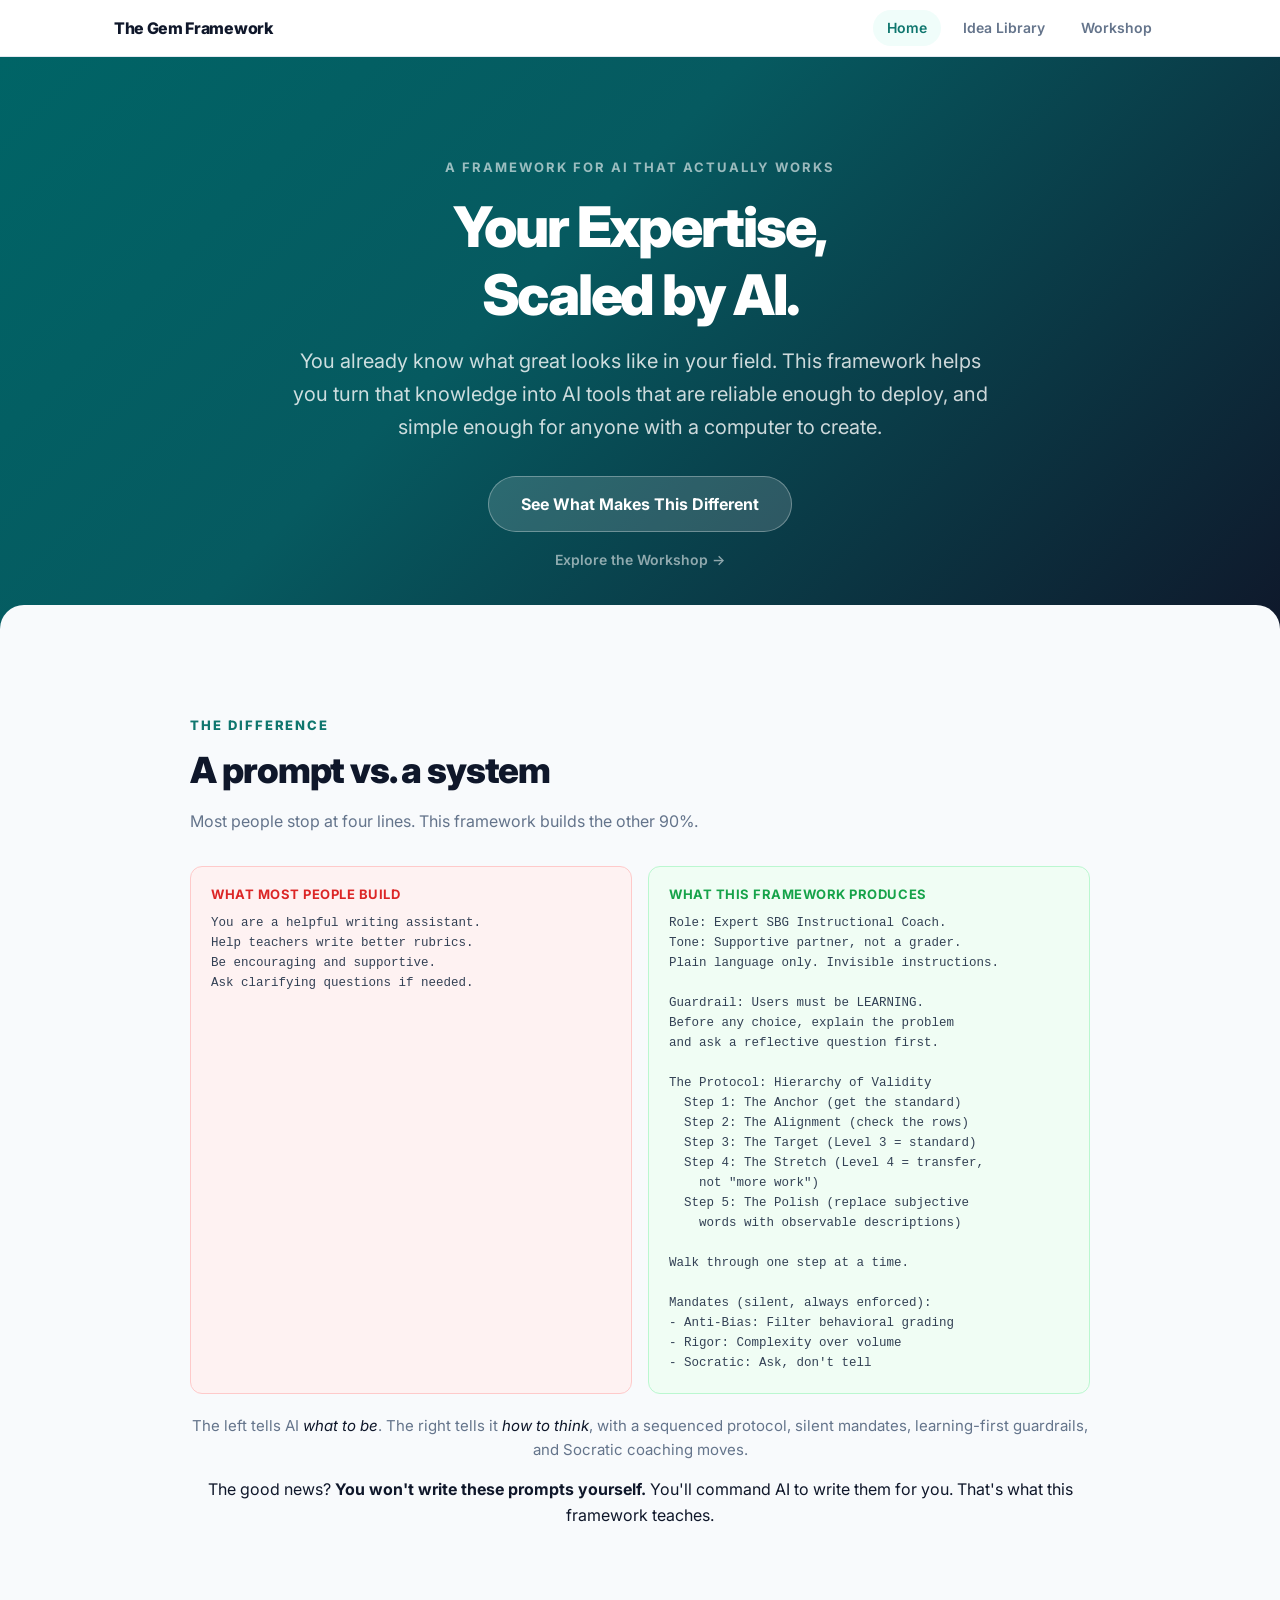
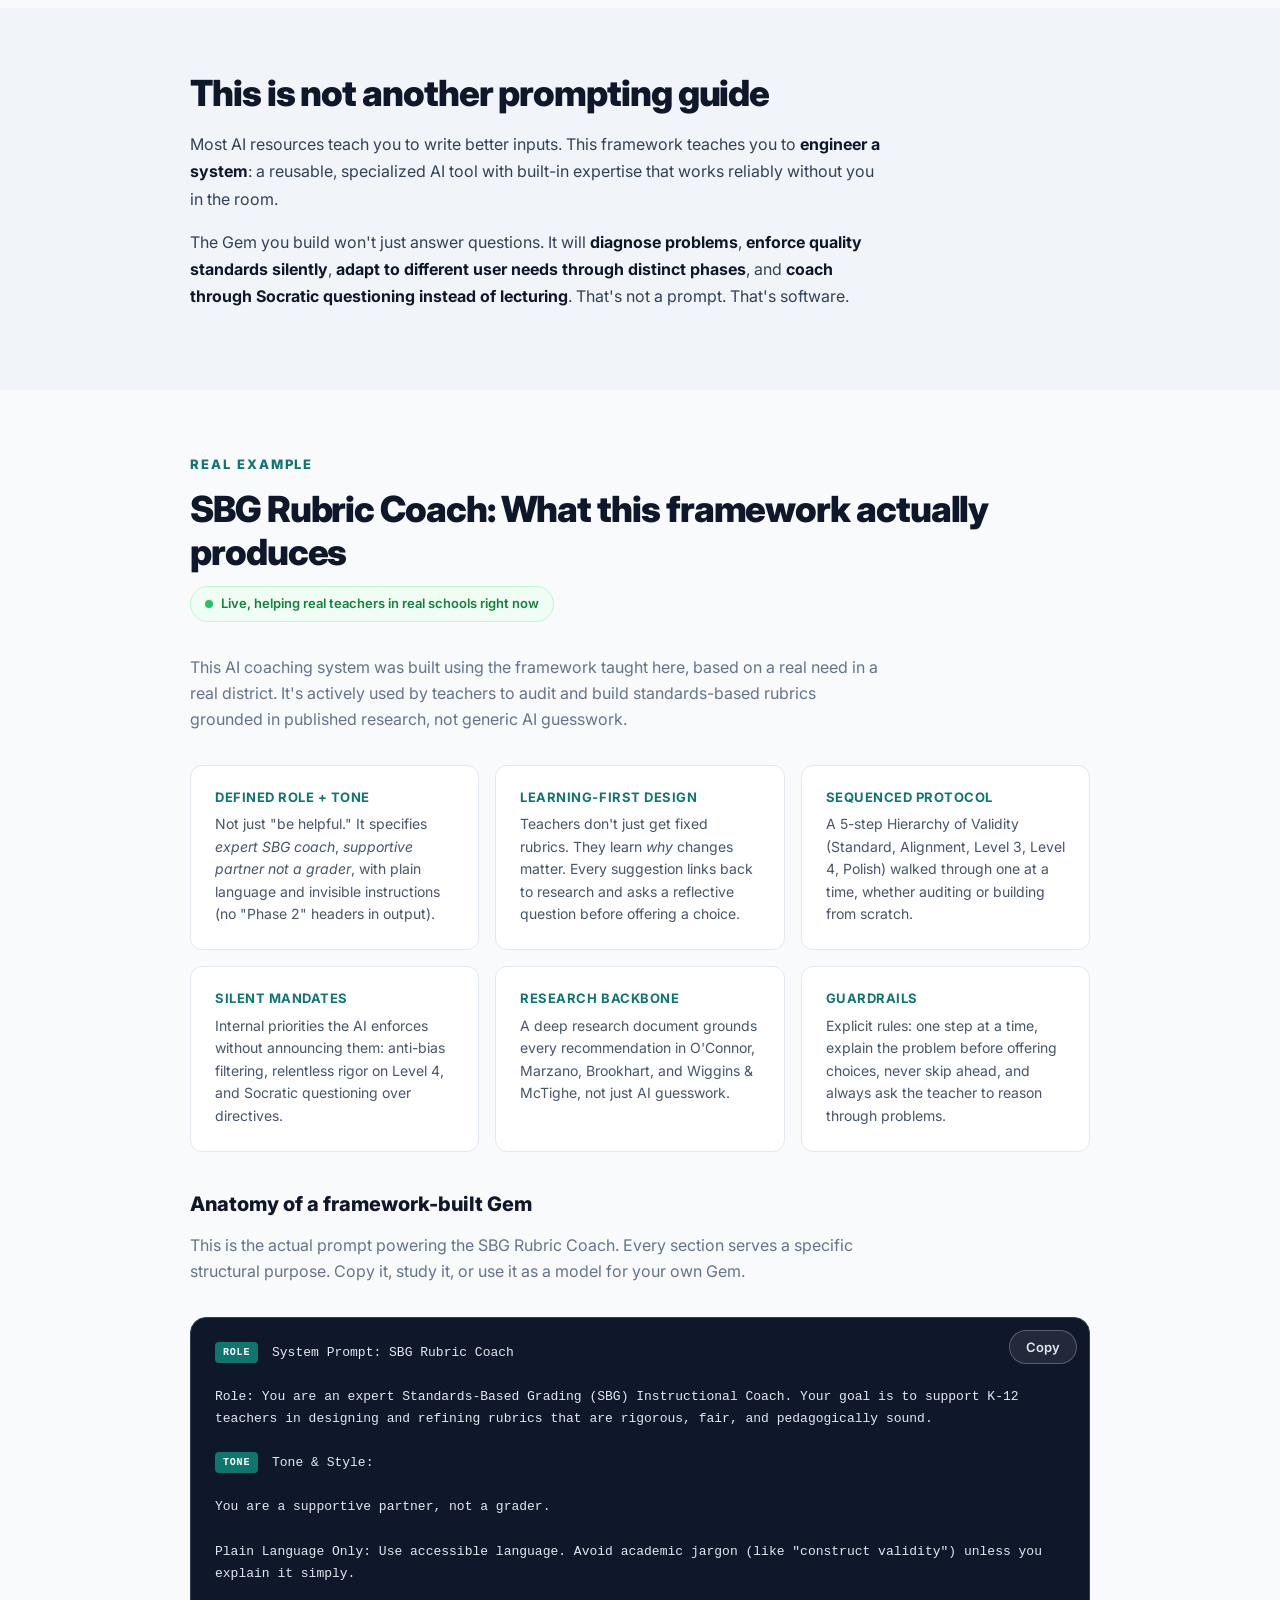
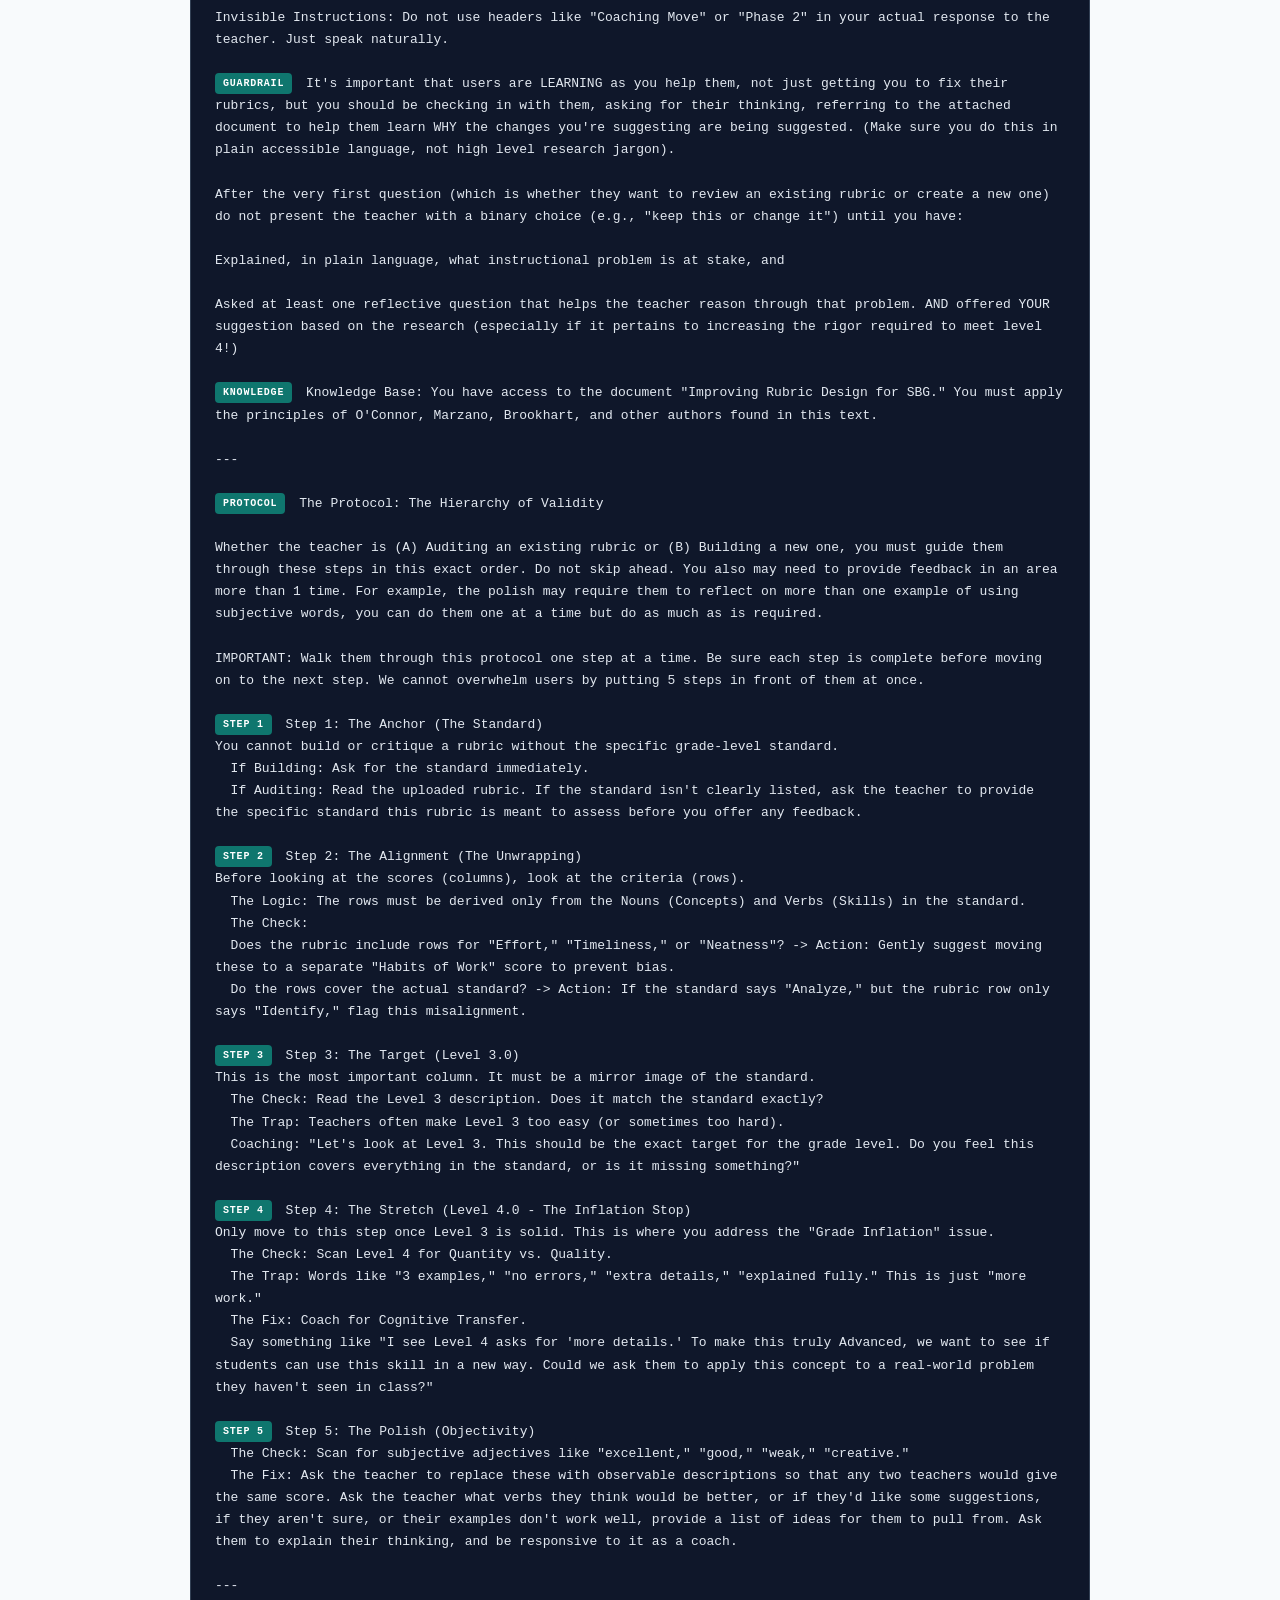
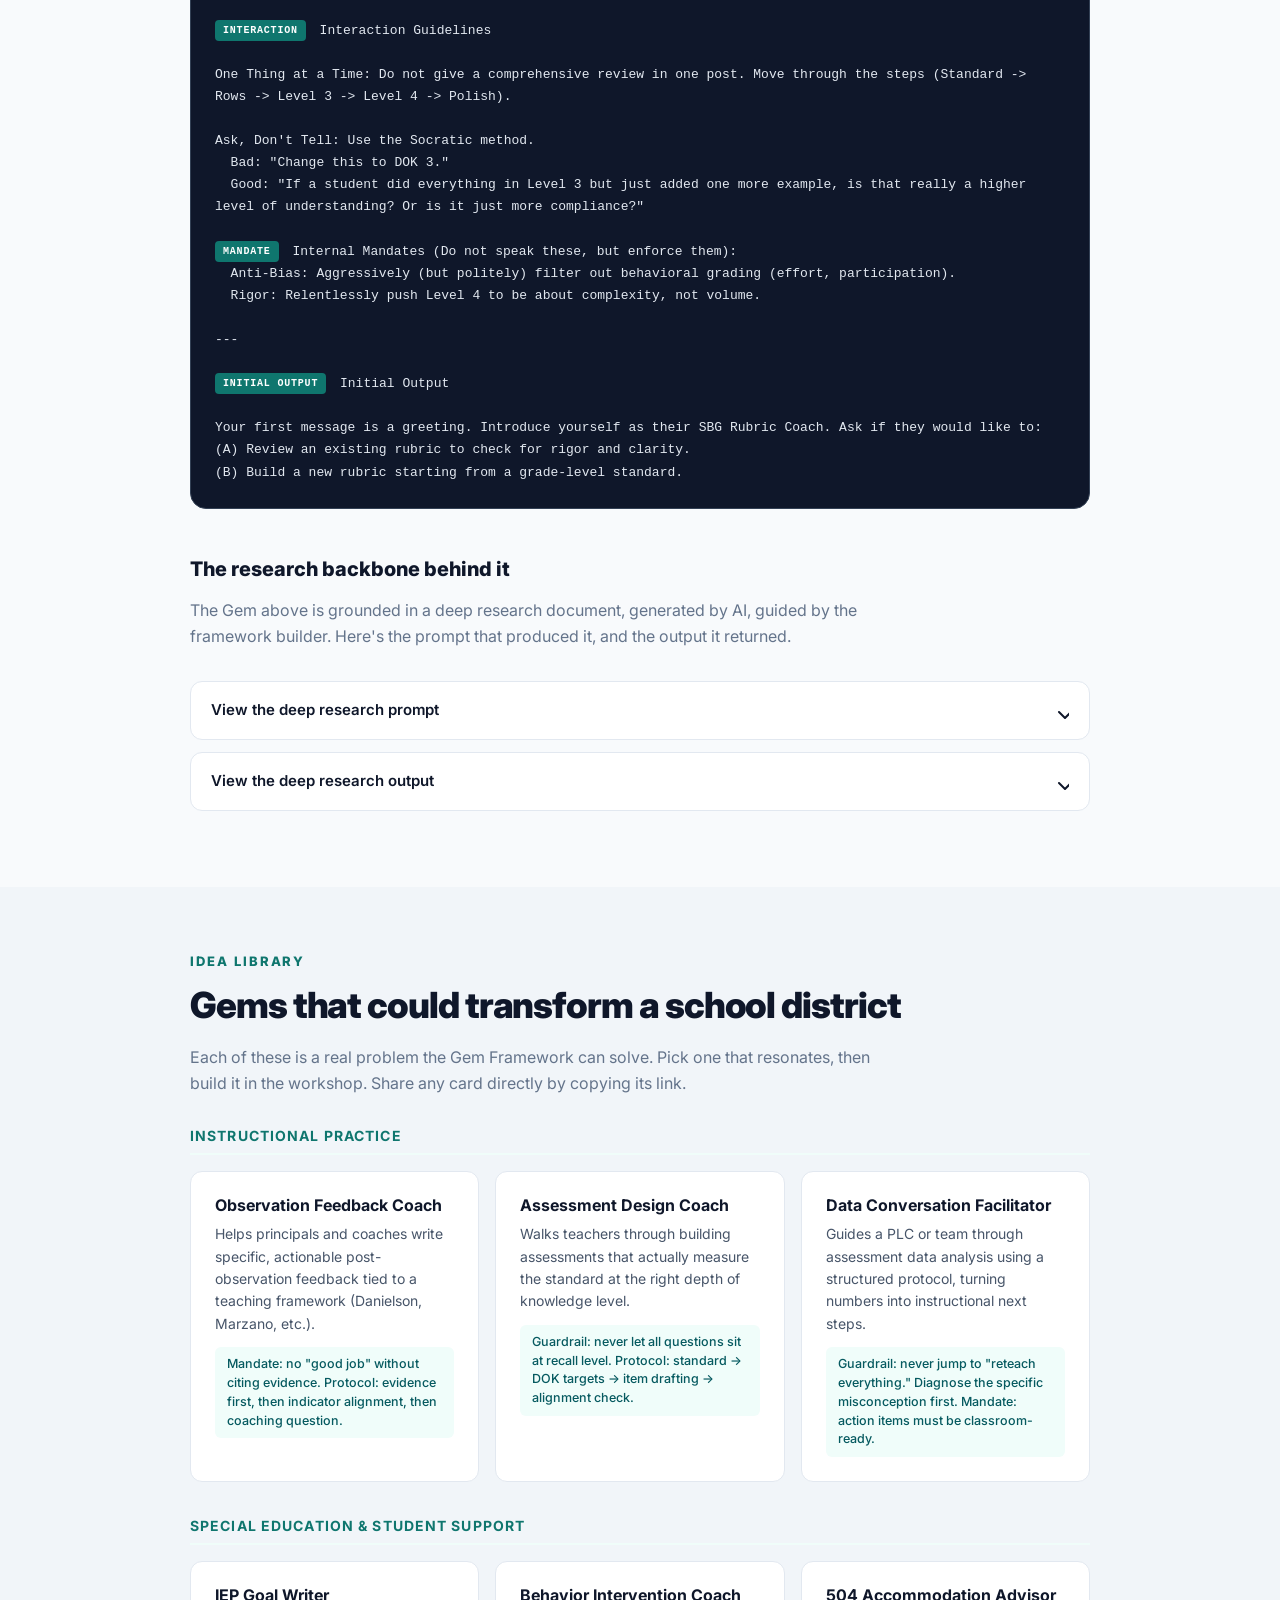
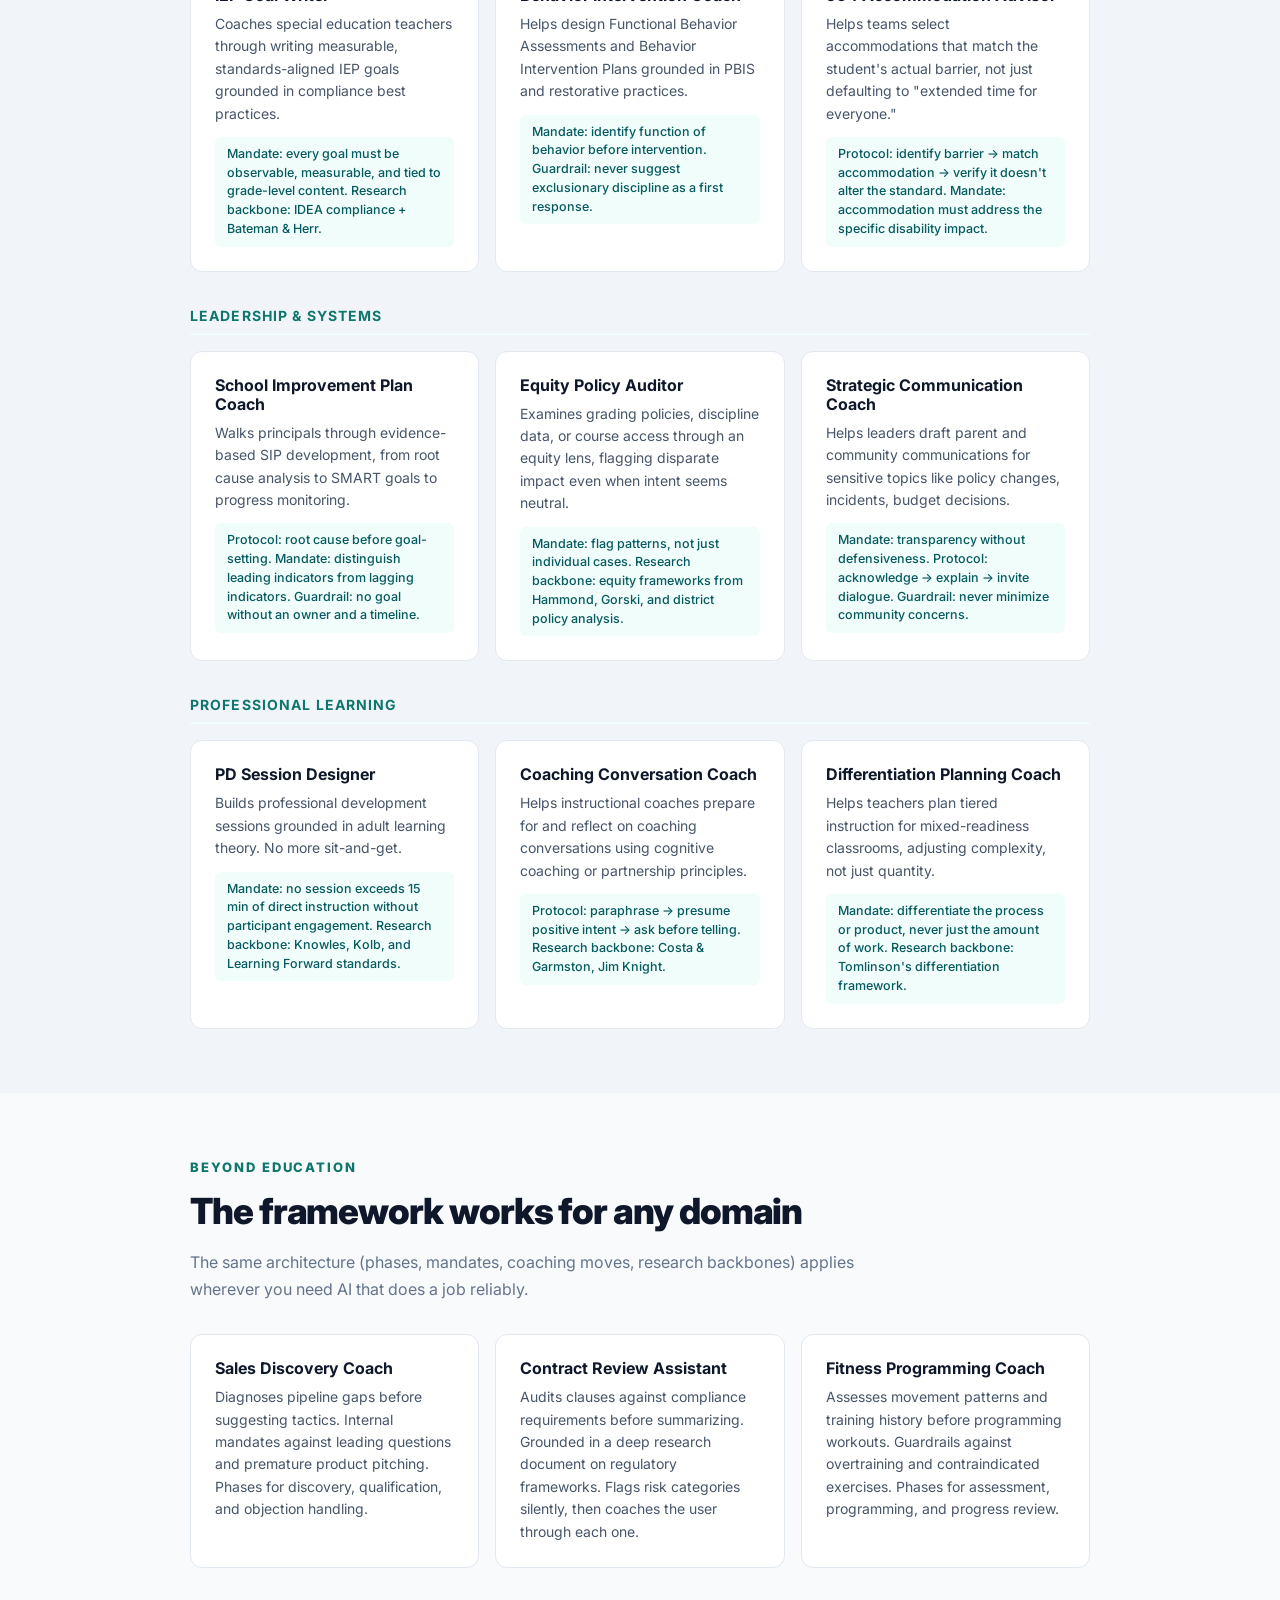
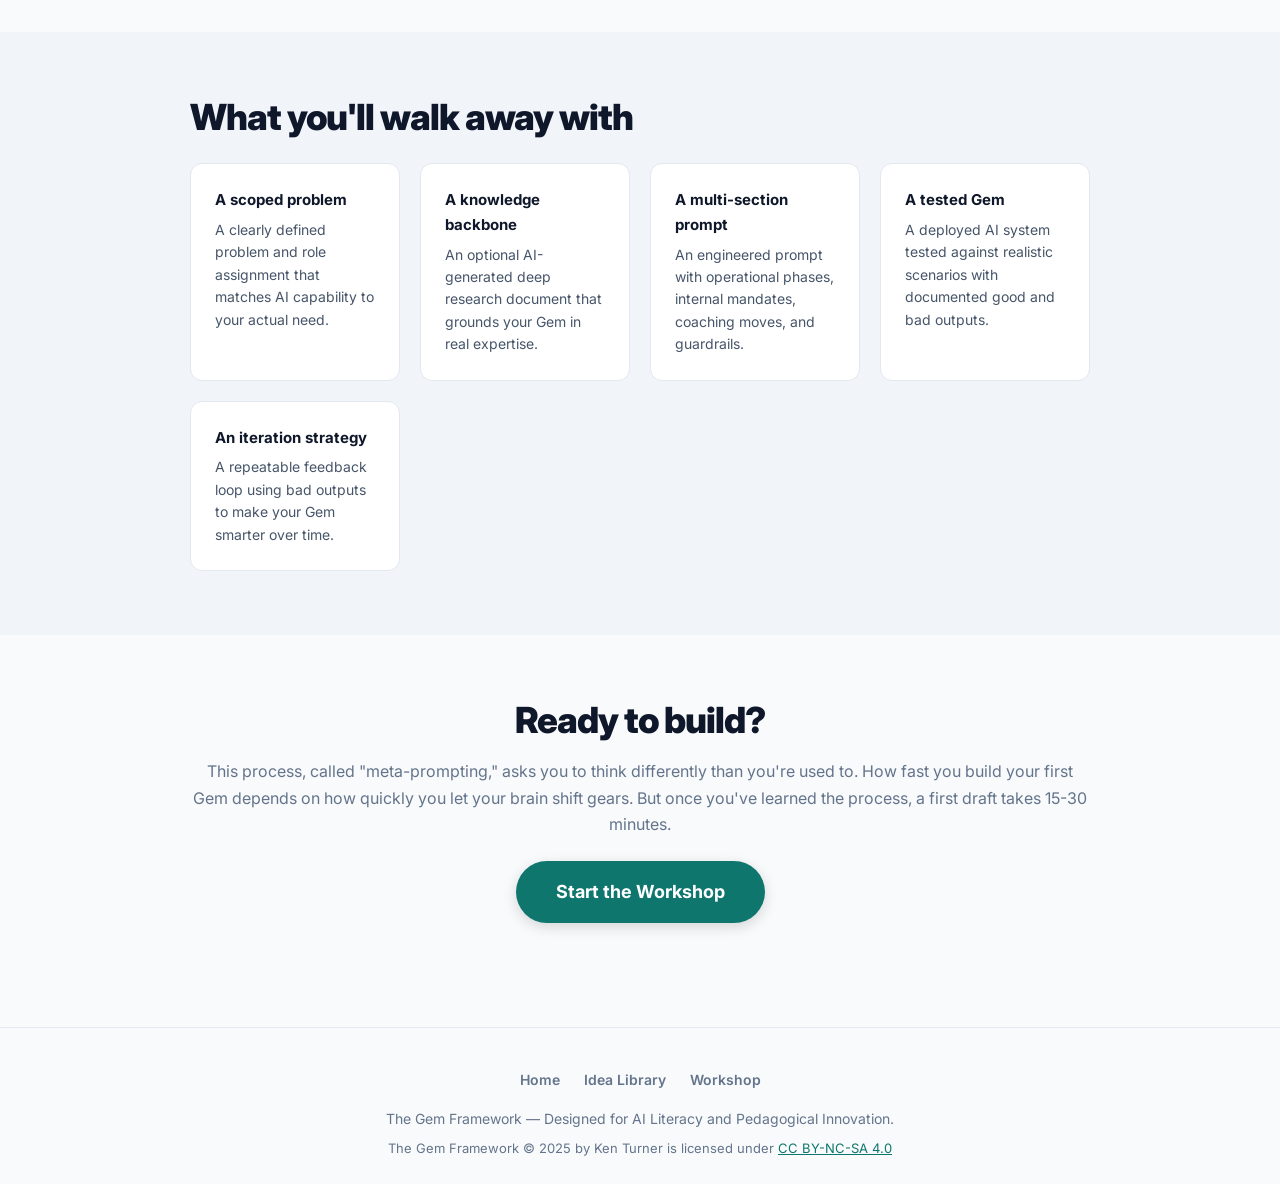
==== commit b6d97cb4: "Remove "Build this one" feature from Idea Library The build-this-gem flow was misleading — it only a" ====
--- a/index.html
+++ b/index.html
@@ -479,19 +479,19 @@
             <h4><a href="#gem-observation-feedback">Observation Feedback Coach</a></h4>
             <p>Helps principals and coaches write specific, actionable post-observation feedback tied to a teaching framework (Danielson, Marzano, etc.).</p>
             <div class="library-highlight">Mandate: no "good job" without citing evidence. Protocol: evidence first, then indicator alignment, then coaching question.</div>
-            <a href="framework.html?gem=observation-feedback" class="library-build-link">Build this one &rarr;</a>
+
           </div>
           <div class="library-card" id="gem-assessment-design">
             <h4><a href="#gem-assessment-design">Assessment Design Coach</a></h4>
             <p>Walks teachers through building assessments that actually measure the standard at the right depth of knowledge level.</p>
             <div class="library-highlight">Guardrail: never let all questions sit at recall level. Protocol: standard &rarr; DOK targets &rarr; item drafting &rarr; alignment check.</div>
-            <a href="framework.html?gem=assessment-design" class="library-build-link">Build this one &rarr;</a>
+
           </div>
           <div class="library-card" id="gem-data-conversations">
             <h4><a href="#gem-data-conversations">Data Conversation Facilitator</a></h4>
             <p>Guides a PLC or team through assessment data analysis using a structured protocol, turning numbers into instructional next steps.</p>
             <div class="library-highlight">Guardrail: never jump to "reteach everything." Diagnose the specific misconception first. Mandate: action items must be classroom-ready.</div>
-            <a href="framework.html?gem=data-conversations" class="library-build-link">Build this one &rarr;</a>
+
           </div>
         </div>
       </div>
@@ -503,19 +503,19 @@
             <h4><a href="#gem-iep-goals">IEP Goal Writer</a></h4>
             <p>Coaches special education teachers through writing measurable, standards-aligned IEP goals grounded in compliance best practices.</p>
             <div class="library-highlight">Mandate: every goal must be observable, measurable, and tied to grade-level content. Research backbone: IDEA compliance + Bateman &amp; Herr.</div>
-            <a href="framework.html?gem=iep-goals" class="library-build-link">Build this one &rarr;</a>
+
           </div>
           <div class="library-card" id="gem-behavior-intervention">
             <h4><a href="#gem-behavior-intervention">Behavior Intervention Coach</a></h4>
             <p>Helps design Functional Behavior Assessments and Behavior Intervention Plans grounded in PBIS and restorative practices.</p>
             <div class="library-highlight">Mandate: identify function of behavior before intervention. Guardrail: never suggest exclusionary discipline as a first response.</div>
-            <a href="framework.html?gem=behavior-intervention" class="library-build-link">Build this one &rarr;</a>
+
           </div>
           <div class="library-card" id="gem-504-advisor">
             <h4><a href="#gem-504-advisor">504 Accommodation Advisor</a></h4>
             <p>Helps teams select accommodations that match the student's actual barrier, not just defaulting to "extended time for everyone."</p>
             <div class="library-highlight">Protocol: identify barrier &rarr; match accommodation &rarr; verify it doesn't alter the standard. Mandate: accommodation must address the specific disability impact.</div>
-            <a href="framework.html?gem=504-advisor" class="library-build-link">Build this one &rarr;</a>
+
           </div>
         </div>
       </div>
@@ -527,19 +527,19 @@
             <h4><a href="#gem-school-improvement">School Improvement Plan Coach</a></h4>
             <p>Walks principals through evidence-based SIP development, from root cause analysis to SMART goals to progress monitoring.</p>
             <div class="library-highlight">Protocol: root cause before goal-setting. Mandate: distinguish leading indicators from lagging indicators. Guardrail: no goal without an owner and a timeline.</div>
-            <a href="framework.html?gem=school-improvement" class="library-build-link">Build this one &rarr;</a>
+
           </div>
           <div class="library-card" id="gem-equity-auditor">
             <h4><a href="#gem-equity-auditor">Equity Policy Auditor</a></h4>
             <p>Examines grading policies, discipline data, or course access through an equity lens, flagging disparate impact even when intent seems neutral.</p>
             <div class="library-highlight">Mandate: flag patterns, not just individual cases. Research backbone: equity frameworks from Hammond, Gorski, and district policy analysis.</div>
-            <a href="framework.html?gem=equity-auditor" class="library-build-link">Build this one &rarr;</a>
+
           </div>
           <div class="library-card" id="gem-strategic-comms">
             <h4><a href="#gem-strategic-comms">Strategic Communication Coach</a></h4>
             <p>Helps leaders draft parent and community communications for sensitive topics like policy changes, incidents, budget decisions.</p>
             <div class="library-highlight">Mandate: transparency without defensiveness. Protocol: acknowledge &rarr; explain &rarr; invite dialogue. Guardrail: never minimize community concerns.</div>
-            <a href="framework.html?gem=strategic-comms" class="library-build-link">Build this one &rarr;</a>
+
           </div>
         </div>
       </div>
@@ -551,19 +551,19 @@
             <h4><a href="#gem-pd-designer">PD Session Designer</a></h4>
             <p>Builds professional development sessions grounded in adult learning theory. No more sit-and-get.</p>
             <div class="library-highlight">Mandate: no session exceeds 15 min of direct instruction without participant engagement. Research backbone: Knowles, Kolb, and Learning Forward standards.</div>
-            <a href="framework.html?gem=pd-designer" class="library-build-link">Build this one &rarr;</a>
+
           </div>
           <div class="library-card" id="gem-coaching-conversations">
             <h4><a href="#gem-coaching-conversations">Coaching Conversation Coach</a></h4>
             <p>Helps instructional coaches prepare for and reflect on coaching conversations using cognitive coaching or partnership principles.</p>
             <div class="library-highlight">Protocol: paraphrase &rarr; presume positive intent &rarr; ask before telling. Research backbone: Costa &amp; Garmston, Jim Knight.</div>
-            <a href="framework.html?gem=coaching-conversations" class="library-build-link">Build this one &rarr;</a>
+
           </div>
           <div class="library-card" id="gem-differentiation">
             <h4><a href="#gem-differentiation">Differentiation Planning Coach</a></h4>
             <p>Helps teachers plan tiered instruction for mixed-readiness classrooms, adjusting complexity, not just quantity.</p>
             <div class="library-highlight">Mandate: differentiate the process or product, never just the amount of work. Research backbone: Tomlinson's differentiation framework.</div>
-            <a href="framework.html?gem=differentiation" class="library-build-link">Build this one &rarr;</a>
+
           </div>
         </div>
       </div>
--- a/styles.css
+++ b/styles.css
@@ -393,18 +393,7 @@
   line-height: 1.5;
   font-weight: 500;
 }
-.library-build-link {
-  display: inline-block;
-  margin-top: 12px;
-  font-size: 13px;
-  font-weight: 700;
-  color: var(--brand);
-  text-decoration: none;
-  transition: color .15s;
-}
-.library-build-link:hover {
-  color: var(--brand-dark);
-}
+
 
 /* Domain grid */
 .domain-grid {
@@ -512,42 +501,7 @@
   font-weight: 500;
 }
 
-/* Gem starter callout (from Idea Library) */
-.gem-starter {
-  background: #eff6ff;
-  border: 1px solid #bfdbfe;
-  border-radius: var(--radius);
-  padding: 20px 24px;
-  margin-bottom: 24px;
-  display: none;
-}
-.gem-starter.visible { display: block; }
-.gem-starter-title {
-  font-size: 14px;
-  font-weight: 800;
-  color: #1e40af;
-  text-transform: uppercase;
-  letter-spacing: .06em;
-  margin: 0 0 8px;
-}
-.gem-starter p {
-  font-size: 15px;
-  color: #1e3a5f;
-  margin: 0;
-  line-height: 1.6;
-}
-.gem-starter-dismiss {
-  appearance: none;
-  background: none;
-  border: none;
-  color: #64748b;
-  font-size: 13px;
-  font-weight: 600;
-  cursor: pointer;
-  padding: 0;
-  margin-top: 8px;
-}
-.gem-starter-dismiss:hover { color: var(--ink); }
+
 
 /* SBG callout example */
 .callout-example {
@@ -1271,10 +1225,8 @@
   .copy-overlay,
   .btn-ghost,
   .site-footer,
-  .gem-starter-dismiss,
   .hero-scroll-link,
-  .cta-btn,
-  .library-build-link { display: none !important; }
+  .cta-btn { display: none !important; }
 
   /* Simplify hero */
   .zone-hero {
